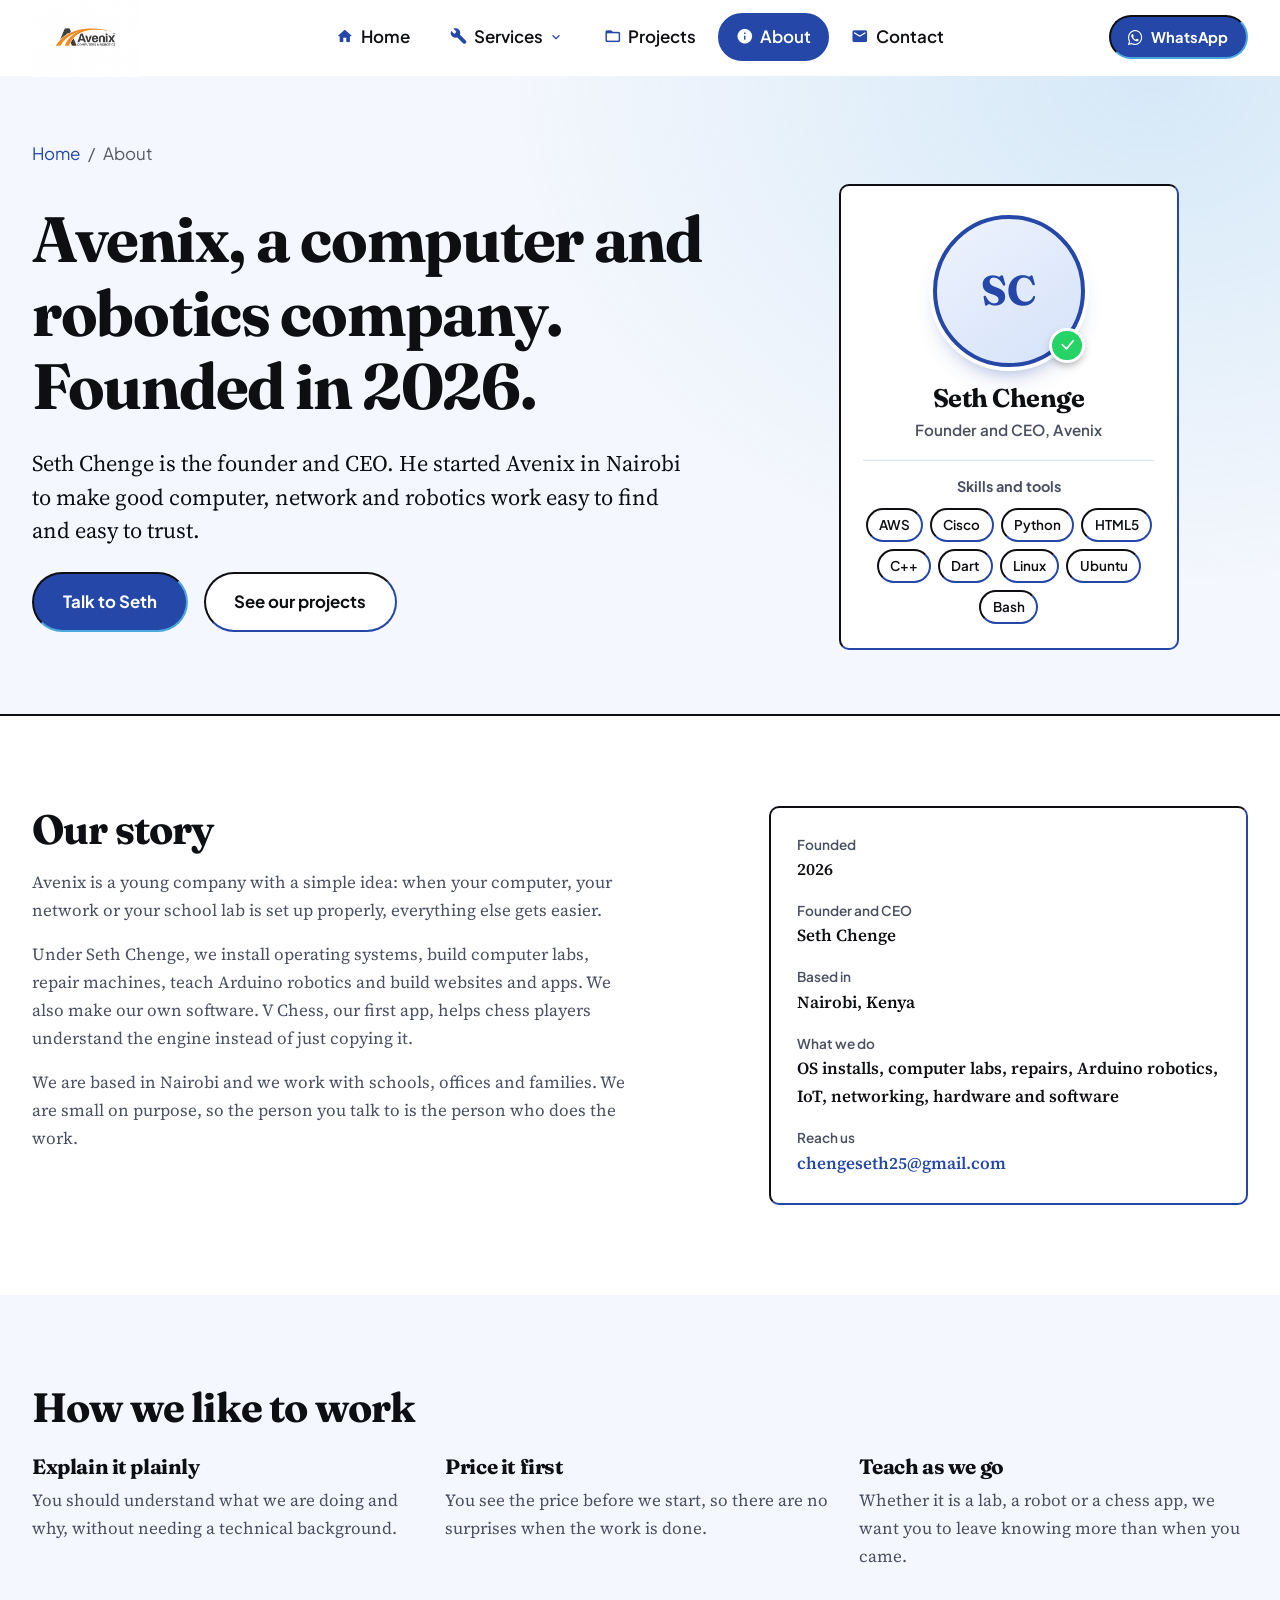
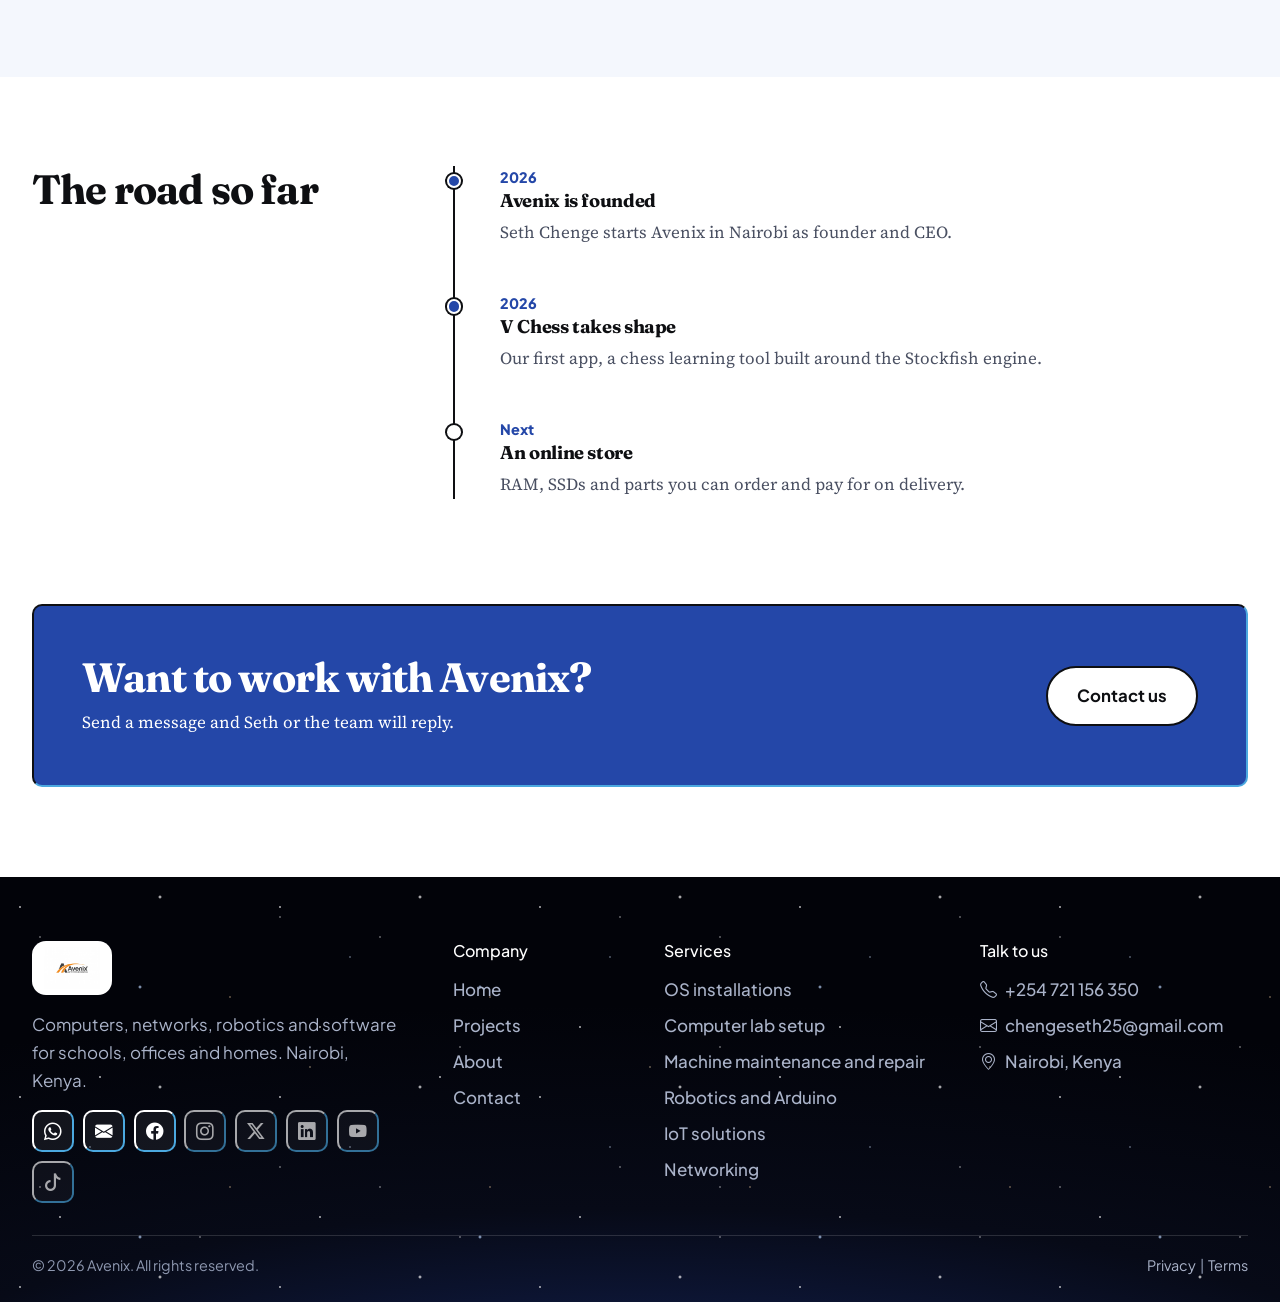
==== about.html @ 50996b7e "redesigned new page and files" ====
<!DOCTYPE html>
<html lang="en-KE"><head>
<meta charset="utf-8"><meta name="viewport" content="width=device-width, initial-scale=1, viewport-fit=cover">
<title>Seth Chenge, Founder & CEO of Avenix | About Avenix (Founded 2026)</title>
<meta name="description" content="Avenix was founded in 2026 by Seth Chenge, who is the CEO. Learn about Seth Chenge and the Nairobi team behind OS installs, computer labs, Arduino robotics, IoT and V Chess."><meta name="keywords" content="Seth Chenge, sethchenge, seth chenge, Seth Chenge Avenix, Seth Chenge CEO, Seth Chenge founder, Seth Chenge Kenya, Seth Chenge Nairobi, Seth Chenge V Chess, Avenix founder, Avenix CEO, Avenix founded 2026, about Avenix, who owns Avenix">
<meta name="author" content="Seth Chenge"><meta name="publisher" content="Avenix"><meta name="copyright" content="Avenix">
<meta name="robots" content="index, follow, max-image-preview:large, max-snippet:-1, max-video-preview:-1"><meta name="googlebot" content="index, follow">
<meta name="application-name" content="Avenix"><meta name="apple-mobile-web-app-title" content="Avenix"><meta name="apple-mobile-web-app-capable" content="yes">
<meta name="format-detection" content="telephone=yes"><meta name="referrer" content="strict-origin-when-cross-origin"><meta name="rating" content="general"><meta name="language" content="English"><meta name="revisit-after" content="7 days">
<meta name="theme-color" content="#2447A8"><meta name="msapplication-TileColor" content="#2447A8">
<meta name="geo.region" content="KE-110"><meta name="geo.placename" content="Nairobi"><meta name="geo.position" content="-1.286389;36.817223"><meta name="ICBM" content="-1.286389, 36.817223">
<link rel="canonical" href="https://avenix.co.ke/about.html"><link rel="alternate" hreflang="en-ke" href="https://avenix.co.ke/about.html"><link rel="alternate" hreflang="en" href="https://avenix.co.ke/about.html"><link rel="alternate" hreflang="x-default" href="https://avenix.co.ke/about.html">
<link rel="sitemap" type="application/xml" href="sitemap.xml">
<link rel="icon" href="favicon.ico" sizes="any"><link rel="icon" type="image/png" sizes="32x32" href="favicon-32x32.png"><link rel="icon" type="image/png" sizes="16x16" href="favicon-16x16.png"><link rel="apple-touch-icon" sizes="180x180" href="apple-touch-icon.png"><link rel="manifest" href="site.webmanifest">
<meta property="og:type" content="website"><meta property="og:site_name" content="Avenix"><meta property="og:locale" content="en_KE"><meta property="og:title" content="Seth Chenge, Founder & CEO of Avenix | About Avenix (Founded 2026)"><meta property="og:description" content="Avenix was founded in 2026 by Seth Chenge, who is the CEO. Learn about Seth Chenge and the Nairobi team behind OS installs, computer labs, Arduino robotics, IoT and V Chess."><meta property="og:url" content="https://avenix.co.ke/about.html">
<meta property="og:image" content="https://avenix.co.ke/assets/img/og-image.jpg"><meta property="og:image:width" content="1200"><meta property="og:image:height" content="630"><meta property="og:image:alt" content="Avenix: OS installation, computer labs, robotics and networking in Kenya">
<meta name="twitter:card" content="summary_large_image"><meta name="twitter:title" content="Seth Chenge, Founder & CEO of Avenix | About Avenix (Founded 2026)"><meta name="twitter:description" content="Avenix was founded in 2026 by Seth Chenge, who is the CEO. Learn about Seth Chenge and the Nairobi team behind OS installs, computer labs, Arduino robotics, IoT and V Chess."><meta name="twitter:image" content="https://avenix.co.ke/assets/img/og-image.jpg"><meta name="twitter:image:alt" content="Avenix: OS installation, computer labs, robotics and networking in Kenya">
<link rel="preconnect" href="https://fonts.googleapis.com"><link rel="preconnect" href="https://fonts.gstatic.com" crossorigin><link rel="preconnect" href="https://cdn.simpleicons.org" crossorigin><link rel="dns-prefetch" href="https://cdn.jsdelivr.net">
<link href="https://fonts.googleapis.com/css2?family=Plus+Jakarta+Sans:wght@400;500;600;700;800&display=swap" rel="stylesheet">
<link href="https://fonts.googleapis.com/icon?family=Material+Icons+Round" rel="stylesheet">
<link href="https://cdn.jsdelivr.net/npm/bootstrap@5.3.3/dist/css/bootstrap.min.css" rel="stylesheet">
<link href="https://cdn.jsdelivr.net/npm/bootstrap-icons@1.11.3/font/bootstrap-icons.min.css" rel="stylesheet">
<link href="https://fonts.googleapis.com/css2?family=Fraunces:opsz,wght@9..144,600;700;800&family=Source+Serif+4:wght@400;500;600&display=swap" rel="stylesheet">
<link href="styles.css" rel="stylesheet">
<script type="application/ld+json">{"@context": "https://schema.org", "@graph": [{"@type": "Organization", "@id": "https://avenix.co.ke/#org", "name": "Avenix", "url": "https://avenix.co.ke/", "logo": "https://avenix.co.ke/assets/img/logo.png", "email": "chengeseth25@gmail.com", "telephone": "+254721156350", "contactPoint": {"@type": "ContactPoint", "telephone": "+254721156350", "contactType": "customer service", "areaServed": "KE", "availableLanguage": ["en", "sw"]}, "sameAs": ["https://wa.me/254721156350"], "foundingDate": "2026", "founder": {"@id": "https://avenix.co.ke/about.html#seth"}, "employee": {"@id": "https://avenix.co.ke/about.html#seth"}}, {"@type": "Person", "@id": "https://avenix.co.ke/about.html#seth", "name": "Seth Chenge", "alternateName": ["Seth Chenge", "sethchenge", "seth chenge"], "givenName": "Seth", "familyName": "Chenge", "jobTitle": "Founder and CEO", "description": "Seth Chenge is the founder and CEO of Avenix, a technology company in Nairobi, Kenya, founded in 2026.", "url": "https://avenix.co.ke/about.html", "image": "https://avenix.co.ke/assets/img/seth-chenge.jpg", "email": "chengeseth25@gmail.com", "address": {"@type": "PostalAddress", "addressLocality": "Nairobi", "addressCountry": "KE"}, "nationality": {"@type": "Country", "name": "Kenya"}, "worksFor": {"@id": "https://avenix.co.ke/#org"}, "knowsAbout": ["Linux", "Ubuntu", "Bash", "Python", "C++", "Dart", "HTML5", "Cisco networking", "Amazon Web Services", "Arduino", "Computer networking"], "sameAs": ["https://wa.me/254721156350"]}, {"@type": "ProfilePage", "@id": "https://avenix.co.ke/about.html#page", "url": "https://avenix.co.ke/about.html", "name": "Seth Chenge, Founder and CEO of Avenix", "mainEntity": {"@id": "https://avenix.co.ke/about.html#seth"}, "isPartOf": {"@id": "https://avenix.co.ke/#site"}, "inLanguage": "en-KE"}, {"@type": "BreadcrumbList", "itemListElement": [{"@type": "ListItem", "position": 1, "name": "Home", "item": "https://avenix.co.ke/"}, {"@type": "ListItem", "position": 2, "name": "About", "item": "https://avenix.co.ke/about.html"}]}]}</script>
</head><body class="serif">
<a class="visually-hidden-focusable btn-main m-2" href="#main">Skip to content</a>
<header><nav class="navbar navbar-expand-lg fixed-top" id="mainNav" aria-label="Main navigation"><div class="container">
<a class="navbar-brand" href="index.html" aria-label="Avenix home"><img class="brand-logo" src="logo.jpg" alt="Avenix logo" height="48" onerror="this.onerror=null;this.src='data:image/svg+xml,%3Csvg xmlns=%22http://www.w3.org/2000/svg%22 viewBox=%220 0 48 48%22%3E%3Crect width=%2248%22 height=%2248%22 rx=%2211%22 fill=%22%232447A8%22/%3E%3Cpath d=%22M14 36 24 11l10 25h-5l-2-5.5h-6L19 36z%22 fill=%22%23fff%22/%3E%3Cpath d=%22M30 27c4 0 6 4 4 9-3-1-5-4-4-9z%22 fill=%22%23EC6608%22/%3E%3C/svg%3E'"><span class="visually-hidden">Avenix</span></a>
<div class="dnav d-none d-lg-flex"><ul class="navbar-nav "><li class="nav-item"><a class="nav-link" href="index.html"><span class="material-icons-round">home</span>Home</a></li><li class="nav-item has-sub"><a class="nav-link" href="services.html"><span class="material-icons-round">build</span>Services<span class="material-icons-round caret">expand_more</span></a><ul class="sub" aria-label="Services"><li><a href="services.html#os">OS installations</a></li><li><a href="services.html#lab">Computer lab setup</a></li><li><a href="services.html#maintenance">Machine maintenance and repair</a></li><li><a href="services.html#robotics">Robotics and Arduino</a></li><li><a href="services.html#iot">IoT solutions</a></li><li><a href="services.html#networking">Networking</a></li><li><a href="services.html#hardware">RAM and hardware supply</a></li><li><a href="services.html#web">Website and software development</a></li></ul></li><li class="nav-item"><a class="nav-link" href="projects.html"><span class="material-icons-round">folder_open</span>Projects</a></li><li class="nav-item"><a class="nav-link" href="about.html"><span class="material-icons-round">info</span>About</a></li><li class="nav-item"><a class="nav-link" href="contact.html"><span class="material-icons-round">mail</span>Contact</a></li></ul></div>
<div class="nav-end d-none d-lg-flex"><a class="btn-main btn-sm-x" href="https://wa.me/254721156350?text=Hello%20Avenix" target="_blank" rel="noopener"><i class="bi bi-whatsapp"></i>WhatsApp</a></div>
<button class="navbar-toggler d-lg-none" type="button" data-bs-toggle="offcanvas" data-bs-target="#navDrawer" aria-controls="navDrawer" aria-label="Open menu"><span class="material-icons-round">menu</span></button>
</div></nav></header>
<div class="offcanvas offcanvas-start drawer" tabindex="-1" id="navDrawer" aria-label="Site menu">
<div class="offcanvas-header"><a class="navbar-brand" href="index.html" aria-label="Avenix home"><img class="brand-logo" src="assets/img/logo.png" alt="Avenix logo" height="48" onerror="this.onerror=null;this.src='data:image/svg+xml,%3Csvg xmlns=%22http://www.w3.org/2000/svg%22 viewBox=%220 0 48 48%22%3E%3Crect width=%2248%22 height=%2248%22 rx=%2211%22 fill=%22%232447A8%22/%3E%3Cpath d=%22M14 36 24 11l10 25h-5l-2-5.5h-6L19 36z%22 fill=%22%23fff%22/%3E%3Cpath d=%22M30 27c4 0 6 4 4 9-3-1-5-4-4-9z%22 fill=%22%23EC6608%22/%3E%3C/svg%3E'"></a><button type="button" class="btn-close" data-bs-dismiss="offcanvas" aria-label="Close menu"></button></div>
<div class="offcanvas-body d-flex flex-column"><ul class="navbar-nav gap-1"><li class="nav-item"><a class="nav-link" href="index.html"><span class="material-icons-round">home</span>Home</a></li><li class="nav-item has-sub"><a class="nav-link" href="services.html"><span class="material-icons-round">build</span>Services<span class="material-icons-round caret">expand_more</span></a><ul class="sub" aria-label="Services"><li><a href="services.html#os">OS installations</a></li><li><a href="services.html#lab">Computer lab setup</a></li><li><a href="services.html#maintenance">Machine maintenance and repair</a></li><li><a href="services.html#robotics">Robotics and Arduino</a></li><li><a href="services.html#iot">IoT solutions</a></li><li><a href="services.html#networking">Networking</a></li><li><a href="services.html#hardware">RAM and hardware supply</a></li><li><a href="services.html#web">Website and software development</a></li></ul></li><li class="nav-item"><a class="nav-link" href="projects.html"><span class="material-icons-round">folder_open</span>Projects</a></li><li class="nav-item"><a class="nav-link" href="about.html"><span class="material-icons-round">info</span>About</a></li><li class="nav-item"><a class="nav-link" href="contact.html"><span class="material-icons-round">mail</span>Contact</a></li></ul>
<div class="mt-auto pt-4 d-grid gap-2"><a class="btn-main" href="https://wa.me/254721156350?text=Hello%20Avenix" target="_blank" rel="noopener"><i class="bi bi-whatsapp"></i>Chat on WhatsApp</a><a class="btn-line" href="mailto:chengeseth25@gmail.com"><i class="bi bi-envelope"></i>Email us</a></div></div></div>
<main id="main">
<section class="page-hero"><div class="container"><nav aria-label="breadcrumb"><ol class="breadcrumb"><li class="breadcrumb-item"><a href="index.html">Home</a></li><li class="breadcrumb-item active" aria-current="page">About</li></ol></nav>
<div class="row g-5 align-items-center"><div class="col-lg-7"><h1>Avenix, a computer and robotics company. Founded in 2026.</h1>
<p class="lede mt-4">Seth Chenge is the founder and CEO. He started Avenix in Nairobi to make good computer, network and robotics work easy to find and easy to trust.</p>
<div class="d-flex flex-wrap gap-3 mt-4"><a class="btn-main btn-big" href="contact.html">Talk to Seth</a><a class="btn-line btn-big" href="projects.html">See our projects</a></div></div>
<div class="col-lg-5"><aside class="profile bx" aria-label="Seth Chenge profile"><div class="avatar-wrap"><div class="avatar" data-initials="SC"><img src="assets/img/seth-chenge.jpg" alt="Seth Chenge, founder and CEO of Avenix" loading="lazy" onerror="this.remove()"></div><span class="verified" role="img" aria-label="Verified" tabindex="0" data-bs-toggle="tooltip" title="Verified"><i class="bi bi-check-lg"></i></span></div><h2>Seth Chenge</h2><p class="role">Founder and CEO, Avenix</p><h3 class="skills-h">Skills and tools</h3><div class="skills"><span><img src="https://cdn.jsdelivr.net/gh/devicons/devicon@v2.16.0/icons/amazonwebservices/amazonwebservices-original-wordmark.svg" alt="" loading="lazy" onerror="this.style.display='none'">AWS</span><span><img src="https://cdn.simpleicons.org/cisco" alt="" loading="lazy" onerror="this.style.display='none'">Cisco</span><span><img src="https://cdn.simpleicons.org/python" alt="" loading="lazy" onerror="this.style.display='none'">Python</span><span><img src="https://cdn.simpleicons.org/html5" alt="" loading="lazy" onerror="this.style.display='none'">HTML5</span><span><img src="https://cdn.simpleicons.org/cplusplus" alt="" loading="lazy" onerror="this.style.display='none'">C++</span><span><img src="https://cdn.simpleicons.org/dart" alt="" loading="lazy" onerror="this.style.display='none'">Dart</span><span><img src="https://cdn.simpleicons.org/linux" alt="" loading="lazy" onerror="this.style.display='none'">Linux</span><span><img src="https://cdn.simpleicons.org/ubuntu" alt="" loading="lazy" onerror="this.style.display='none'">Ubuntu</span><span><img src="https://cdn.simpleicons.org/gnubash" alt="" loading="lazy" onerror="this.style.display='none'">Bash</span></div></aside></div></div></div></section>

<section class="section" aria-labelledby="sty"><div class="container"><div class="row g-5"><div class="col-lg-7"><h2 id="sty">Our story</h2>
<p class="mt-3">Avenix is a young company with a simple idea: when your computer, your network or your school lab is set up properly, everything else gets easier.</p>
<p>Under Seth Chenge, we install operating systems, build computer labs, repair machines, teach Arduino robotics and build websites and apps. We also make our own software. V Chess, our first app, helps chess players understand the engine instead of just copying it.</p>
<p>We are based in Nairobi and we work with schools, offices and families. We are small on purpose, so the person you talk to is the person who does the work.</p></div>
<div class="col-lg-5"><aside class="facts bx" aria-label="Avenix at a glance"><dl><dt>Founded</dt><dd>2026</dd><dt>Founder and CEO</dt><dd>Seth Chenge</dd><dt>Based in</dt><dd>Nairobi, Kenya</dd><dt>What we do</dt><dd>OS installs, computer labs, repairs, Arduino robotics, IoT, networking, hardware and software</dd><dt>Reach us</dt><dd><a href="mailto:chengeseth25@gmail.com">chengeseth25@gmail.com</a></dd></dl></aside></div></div></div></section>

<section class="section section-soft" aria-labelledby="bel"><div class="container"><h2 id="bel" class="mb-4">How we like to work</h2><div class="row g-4">
<div class="col-md-4 belief"><h3>Explain it plainly</h3><p>You should understand what we are doing and why, without needing a technical background.</p></div>
<div class="col-md-4 belief"><h3>Price it first</h3><p>You see the price before we start, so there are no surprises when the work is done.</p></div>
<div class="col-md-4 belief"><h3>Teach as we go</h3><p>Whether it is a lab, a robot or a chess app, we want you to leave knowing more than when you came.</p></div></div></div></section>

<section class="section" aria-labelledby="tl"><div class="container"><div class="row g-5"><div class="col-lg-4"><h2 id="tl">The road so far</h2></div><div class="col-lg-8"><ol class="timeline">
<li><time>2026</time><h3>Avenix is founded</h3><p>Seth Chenge starts Avenix in Nairobi as founder and CEO.</p></li>
<li><time>2026</time><h3>V Chess takes shape</h3><p>Our first app, a chess learning tool built around the Stockfish engine.</p></li>
<li class="next"><time>Next</time><h3>An online store</h3><p>RAM, SSDs and parts you can order and pay for on delivery.</p></li></ol></div></div></div></section>
<section class="section pt-0"><div class="container"><div class="cta"><div class="row align-items-center g-4"><div class="col-lg-8"><h2>Want to work with Avenix?</h2><p class="mt-2 mb-0">Send a message and Seth or the team will reply.</p></div><div class="col-lg-4 text-lg-end"><a class="btn-main btn-big" href="contact.html">Contact us</a></div></div></div></div></section>
</main>
<footer class="site-footer"><span class="shoot" aria-hidden="true"></span><div class="container"><div class="row g-5">
<div class="col-lg-4"><a class="foot-logo" href="index.html" aria-label="Avenix home"><img class="brand-logo" src="logo.jpg" alt="Avenix logo" height="48" onerror="this.onerror=null;this.src='data:image/svg+xml,%3Csvg xmlns=%22http://www.w3.org/2000/svg%22 viewBox=%220 0 48 48%22%3E%3Crect width=%2248%22 height=%2248%22 rx=%2211%22 fill=%22%232447A8%22/%3E%3Cpath d=%22M14 36 24 11l10 25h-5l-2-5.5h-6L19 36z%22 fill=%22%23fff%22/%3E%3Cpath d=%22M30 27c4 0 6 4 4 9-3-1-5-4-4-9z%22 fill=%22%23EC6608%22/%3E%3C/svg%3E'"></a>
<p>Computers, networks, robotics and software for schools, offices and homes. Nairobi, Kenya.</p>
<div class="social" aria-label="Social links">
<a href="https://wa.me/254721156350" target="_blank" rel="noopener" aria-label="WhatsApp" data-bs-toggle="tooltip" title="Chat on WhatsApp"><i class="bi bi-whatsapp"></i></a>
<a href="mailto:chengeseth25@gmail.com" aria-label="Email" data-bs-toggle="tooltip" title="chengeseth25@gmail.com"><i class="bi bi-envelope-fill"></i></a>
<a href="#" target="_blank" rel="noopener" aria-label="Facebook" data-bs-toggle="tooltip" title="Facebook"><i class="bi bi-facebook"></i></a><!-- TODO: your Facebook profile URL in href -->
<a class="soon" href="#" aria-label="Instagram (coming soon)" data-bs-toggle="tooltip" title="Coming soon"><i class="bi bi-instagram"></i></a>
<a class="soon" href="#" aria-label="X (coming soon)" data-bs-toggle="tooltip" title="Coming soon"><i class="bi bi-twitter-x"></i></a>
<a class="soon" href="#" aria-label="LinkedIn (coming soon)" data-bs-toggle="tooltip" title="Coming soon"><i class="bi bi-linkedin"></i></a>
<a class="soon" href="#" aria-label="YouTube (coming soon)" data-bs-toggle="tooltip" title="Coming soon"><i class="bi bi-youtube"></i></a>
<a class="soon" href="#" aria-label="TikTok (coming soon)" data-bs-toggle="tooltip" title="Coming soon"><i class="bi bi-tiktok"></i></a></div></div>
<div class="col-6 col-lg-2"><h5>Company</h5><ul><li><a href="index.html">Home</a></li><li><a href="projects.html">Projects</a></li><li><a href="about.html">About</a></li><li><a href="contact.html">Contact</a></li></ul></div>
<div class="col-6 col-lg-3"><h5>Services</h5><ul><li><a href="services.html#os">OS installations</a></li><li><a href="services.html#lab">Computer lab setup</a></li><li><a href="services.html#maintenance">Machine maintenance and repair</a></li><li><a href="services.html#robotics">Robotics and Arduino</a></li><li><a href="services.html#iot">IoT solutions</a></li><li><a href="services.html#networking">Networking</a></li></ul></div>
<div class="col-lg-3"><h5>Talk to us</h5><ul><li><a href="tel:+254721156350"><i class="bi bi-telephone me-2"></i>+254 721 156 350</a></li><li><a href="mailto:chengeseth25@gmail.com"><i class="bi bi-envelope me-2"></i>chengeseth25@gmail.com</a></li><li><span class="text-secondary"><i class="bi bi-geo-alt me-2"></i>Nairobi, Kenya</span></li></ul></div>
</div><div class="foot-bottom d-flex flex-wrap justify-content-between gap-2"><span>&copy; <span class="js-year">2026</span> Avenix. All rights reserved.</span><span><a href="#">Privacy</a> &nbsp;|&nbsp; <a href="#">Terms</a></span></div></div></footer>
<button id="toTop" aria-label="Back to top"><span class="material-icons-round">keyboard_arrow_up</span></button>

<script src="https://cdn.jsdelivr.net/npm/bootstrap@5.3.3/dist/js/bootstrap.bundle.min.js"></script>
<script src="https://cdnjs.cloudflare.com/ajax/libs/gsap/3.12.5/gsap.min.js"></script>
<script src="https://cdnjs.cloudflare.com/ajax/libs/gsap/3.12.5/ScrollTrigger.min.js"></script>
<script src="main.js"></script></body></html>
---- styles.css ----
/* Avenix styles.css v5 (whole site) – blue-led, white surfaces, deep-black text, night-sky footer, serif pages, neumorphic contact */
:root{--blue:#2447A8;--sky:#4BA8DF;--ink:#0E0F12;--orange:#EC6608;--muted:#4a5062;--soft:#F4F7FD;--line:#DCE3F1;--r:10px;--nav-h:76px;
--bd:var(--ink) var(--blue) var(--blue) var(--ink);--bd2:var(--blue) var(--ink) var(--ink) var(--blue)}
html{scroll-behavior:smooth;font-size:16px;scroll-padding-top:92px;overflow-x:hidden;overscroll-behavior-x:none;max-width:100%}
body{font-family:'Plus Jakarta Sans',system-ui,sans-serif;color:var(--ink);background:#fff;line-height:1.65;padding-top:var(--nav-h);overflow-x:hidden;overscroll-behavior-x:none;touch-action:pan-y pinch-zoom;max-width:100%;position:relative}
main,section,footer,header{max-width:100%;overflow-x:clip}
img{max-width:100%}
h1,h2,h3,h4{font-weight:800;letter-spacing:-.025em;line-height:1.15;color:var(--ink)}
h1{font-size:clamp(2.2rem,5vw,4.1rem)}h2{font-size:clamp(1.7rem,3.2vw,2.6rem)}h3{font-size:1.15rem;letter-spacing:-.01em}
p{color:var(--muted);max-width:66ch}a{color:var(--blue);text-decoration:none}
:focus-visible{outline:3px solid var(--sky);outline-offset:3px;border-radius:6px}
.container{max-width:1240px}.section{padding:clamp(3.5rem,7vw,6rem) 0}.section-soft{background:var(--soft)}
.material-icons-round{font-size:1.2rem;vertical-align:middle;line-height:1}

/* Two-tone border: black on two sides, blue on the other two; swaps on hover and on scroll-in */
.bx{border:2px solid;border-color:var(--bd2);border-radius:var(--r);background:#fff;transition:border-color .7s ease,transform .3s,box-shadow .3s}
.bx.in{border-color:var(--bd)}
.bx:hover{border-color:var(--bd2);box-shadow:0 16px 30px -20px rgba(36,71,168,.5)}

/* Navbar (logo only, links centred on large screens) */
#mainNav{height:var(--nav-h);background:rgba(255,255,255,.94);backdrop-filter:blur(12px);border-bottom:2px solid transparent;transition:border-color .3s;padding:0}
#mainNav.scrolled{border-bottom-color:var(--blue)}
#mainNav>.container{display:flex;align-items:center;height:100%}
.navbar-brand{display:flex;align-items:center;flex:1 1 0;margin:0}
.brand-logo{height:5rem;width:auto;max-width:400px;object-fit:contain}
.nav-end{flex:1 1 0;justify-content:flex-end}
.navbar-toggler{border:2px solid var(--ink);border-radius:999px;padding:.35rem .6rem;color:var(--ink);background:#fff}
.navbar-toggler:focus{box-shadow:0 0 0 3px rgba(75,168,223,.45)}
.nav-link{display:flex;align-items:center;gap:.4rem;font-weight:600;color:var(--ink)!important;padding:.5rem 1rem!important;border-radius:999px;border:2px solid transparent;transition:border-color .5s,background .3s,color .2s}
.nav-link .material-icons-round{font-size:1.1rem;color:var(--blue);transition:color .2s}
.nav-link:hover{border-color:var(--ink) var(--blue) var(--blue) var(--ink);color:var(--blue)!important}
.nav-link.active{background:var(--blue);color:#fff!important;border-color:var(--blue)}.nav-link.active .material-icons-round{color:#fff}
.caret{font-size:1rem!important;margin-left:-.1rem}
.has-sub{position:relative}
.sub{list-style:none;margin:0;padding:.4rem;background:#fff}
.sub a{display:block;padding:.5rem .9rem;color:var(--ink);font-weight:500;border-radius:999px;font-size:.95rem}.sub a:hover{background:var(--soft);color:var(--blue)}
@media (min-width:992px){
 .dnav .navbar-nav{flex-direction:row;gap:.25rem}
 .dnav .sub{position:absolute;top:100%;left:50%;transform:translateX(-50%);min-width:280px;display:none;border:2px solid;border-color:var(--bd);border-radius:16px;box-shadow:0 20px 40px -22px rgba(14,15,18,.5)}
 .dnav .has-sub:hover .sub,.dnav .has-sub:focus-within .sub{display:block}
 .dnav .has-sub::after{content:"";position:absolute;left:0;right:0;top:100%;height:12px}
}
/* Sidebar drawer (small screens). Lives outside the nav so nothing traps it. */
.drawer{width:300px;max-width:86vw}
.drawer .offcanvas-header{border-bottom:2px solid var(--ink)}
.drawer .nav-link{padding:.75rem 1rem!important;border-color:var(--line)}
.drawer .caret{margin-left:auto;transition:transform .3s}.drawer .has-sub.open .caret{transform:rotate(180deg)}.drawer .has-sub>.nav-link{cursor:pointer}
.drawer .sub{display:none;padding:.3rem 0 .4rem 1.2rem}.drawer .has-sub.open .sub{display:block}
.drawer .sub a{padding:.4rem .9rem}

/* Buttons (pill) */
.btn-main,.btn-line{display:inline-flex;align-items:center;justify-content:center;gap:.5rem;font-weight:700;padding:.7rem 1.5rem;border-radius:999px;border:2px solid;cursor:pointer;transition:border-color .5s,background .3s,transform .2s}
.btn-main{background:var(--blue);color:#fff;border-color:var(--ink) var(--sky) var(--sky) var(--ink)}
.btn-main:hover{color:#fff;border-color:var(--sky) var(--ink) var(--ink) var(--sky);transform:translateY(-2px)}
.btn-line{background:#fff;color:var(--ink);border-color:var(--bd)}.btn-line:hover{border-color:var(--bd2);color:var(--blue);transform:translateY(-2px)}
.btn-big{padding:.9rem 1.8rem;font-size:1.05rem}.btn-sm-x{padding:.5rem 1.1rem;font-size:.92rem}

/* Hero */
.hero{padding:clamp(2.5rem,5vw,5rem) 0 clamp(3rem,6vw,5rem);min-height:calc(100vh - var(--nav-h));display:flex;align-items:center;background:radial-gradient(60% 60% at 85% 20%,rgba(75,168,223,.16),transparent),#fff;overflow:hidden}
.hero p.lead{font-size:1.15rem}
.hero-art{position:relative;aspect-ratio:1;max-width:520px;margin-inline:auto}.hero-art svg{width:100%;height:100%;overflow:visible}
.chip{position:absolute;display:flex;align-items:center;gap:.5rem;padding:.5rem .8rem;font-weight:700;font-size:.9rem}
.chip img{width:24px;height:24px}
.c1{top:6%;left:0}.c2{top:34%;right:0}.c3{bottom:26%;left:0}.c4{bottom:6%;right:8%}

/* Tools carousel: plain themed background, 3D icon tiles moving, no borders */
.tools{background:linear-gradient(180deg,#EEF3FD,#E2EBFA);padding:clamp(3rem,6vw,5rem) 0;overflow:hidden}
.marq{overflow:hidden;padding:1.6rem 0;-webkit-mask-image:linear-gradient(90deg,transparent,#000 9%,#000 91%,transparent);mask-image:linear-gradient(90deg,transparent,#000 9%,#000 91%,transparent)}
.marq-track{display:flex;width:max-content;animation:marq 42s linear infinite}
.marq.rev .marq-track{animation-direction:reverse;animation-duration:50s}
.marq:hover .marq-track{animation-play-state:paused}
.tile-wrap{flex:0 0 auto;margin-right:2.6rem;text-align:center;perspective:600px}
.tile{width:5.4rem;height:5.4rem;border-radius:1.4rem;display:grid;place-items:center;margin:0 auto;background:linear-gradient(145deg,#fff 0%,#E9EFFC 100%);
 box-shadow:inset 0 2px 0 #fff,inset 0 -7px 0 rgba(36,71,168,.14),0 5px 0 #BFCDEA,0 22px 26px -12px rgba(36,71,168,.55);
 transform:rotateX(12deg) rotateY(-14deg);animation:bob 4.5s ease-in-out infinite;transition:transform .4s}
.tile-wrap:nth-child(3n) .tile{animation-delay:-1.5s}.tile-wrap:nth-child(3n+1) .tile{animation-delay:-3s}
.tile img{width:2.9rem;height:2.9rem;filter:drop-shadow(0 7px 5px rgba(14,15,18,.3));transform:translateZ(30px)}
.tile-wrap:hover .tile{animation:none;transform:rotateX(0) rotateY(0) translateY(-10px) scale(1.07)}
.tile-wrap small{display:block;margin-top:1rem;font-weight:700;font-size:.82rem;color:var(--ink)}
@keyframes bob{50%{transform:rotateX(12deg) rotateY(-14deg) translateY(-9px)}}
@keyframes marq{to{transform:translateX(-50%)}}

/* Cards */
.sec-head{max-width:640px;margin-bottom:2.5rem}
.card-x{height:100%;padding:1.5rem;display:flex;flex-direction:column}.card-x:hover{transform:translateY(-4px)}
.card-x .lgs{display:flex;gap:.5rem;margin-bottom:1rem}.lgs img{width:30px;height:30px}
.card-x p{font-size:.95rem;margin-bottom:.8rem}
.card-x .more{margin-top:auto;font-weight:700;display:inline-flex;gap:.3rem;align-items:center}

/* Gallery carousel: no border, themed backdrop */
.gal{background:linear-gradient(135deg,#2447A8,#16296B);padding:clamp(.6rem,1.6vw,1.2rem);border-radius:16px}
.gal .slide{position:relative;aspect-ratio:16/8;background:repeating-linear-gradient(135deg,#eef3fc 0 14px,#e4ecfa 14px 28px);display:grid;place-items:center;overflow:hidden;border-radius:10px}
.gal .slide::before{content:attr(data-label);position:absolute;font-weight:700;color:var(--blue);opacity:.5}
.gal .slide img{position:absolute;inset:0;width:100%;height:100%;object-fit:cover}
.gal .cap{position:absolute;left:0;right:0;bottom:0;padding:1.4rem 1.2rem .9rem;color:#fff;background:linear-gradient(transparent,rgba(14,15,18,.85));font-weight:600}
.gal .carousel-control-prev,.gal .carousel-control-next{width:12%}
.carousel-indicators [data-bs-target]{background:#fff;width:10px;height:10px;border-radius:50%;border:0}
.carousel-indicators{margin-bottom:.6rem}
@media (max-width:767.98px){.gal .slide{aspect-ratio:4/3}}

/* V Chess project */
.app-shot{max-width:360px;margin:0 auto}
.app-shot img{display:block;width:100%;height:auto}
.app-shot:not(.has){aspect-ratio:9/19.5;display:grid;place-items:center;border:2px dashed var(--line);border-radius:var(--r);color:var(--muted);font-weight:600;text-align:center;padding:1rem}
.app-shot:not(.has)::before{content:attr(data-label)}
.tag{display:inline-block;font-size:.82rem;font-weight:600;padding:.2rem .75rem;border:2px solid;border-color:var(--bd);border-radius:999px;margin:0 .35rem .35rem 0;color:var(--ink)}
.modal-content.bx{padding:.4rem}.modal-header{border:0}.modal-body .form-control{border:2px solid var(--ink);border-radius:999px;padding:.7rem 1.1rem}
#payMsg{min-height:1.5rem}#payMsg.err{color:#b3261e}#payMsg.ok{color:#1b6b3a}

/* Steps */
.steps{list-style:none;counter-reset:s;padding:0;margin:1rem 0}
.steps li{counter-increment:s;position:relative;padding:.1rem 0 .9rem 2.6rem;color:var(--muted)}
.steps li::before{content:counter(s);position:absolute;left:0;top:0;width:1.8rem;height:1.8rem;border-radius:50%;background:var(--blue);color:#fff;font-weight:700;display:grid;place-items:center;font-size:.9rem}
.steps li b{color:var(--ink)}

/* Services page */
.page-hero{padding:clamp(2.5rem,5vw,4.5rem) 0;background:radial-gradient(50% 80% at 90% 0,rgba(75,168,223,.18),transparent),var(--soft);border-bottom:2px solid var(--ink)}
.cur{display:inline-flex;border:2px solid;border-color:var(--bd);border-radius:999px;padding:3px;background:#fff}
.cur button{border:0;background:transparent;font-weight:700;padding:.35rem 1.1rem;border-radius:999px;color:var(--ink);transition:background .3s,color .3s}
.cur button[aria-pressed="true"]{background:var(--blue);color:#fff}
.svc:nth-of-type(even){background:var(--soft)}
.shot{margin:0;overflow:hidden;position:relative;aspect-ratio:4/3;background:repeating-linear-gradient(135deg,#eef3fc 0 14px,#e4ecfa 14px 28px);display:grid;place-items:center;padding:0}
.shot::before{content:attr(data-label);font-weight:700;color:var(--blue);opacity:.55;position:absolute}
.shot img{position:absolute;inset:0;width:100%;height:100%;object-fit:cover}
.logos{display:flex;flex-wrap:wrap;gap:.6rem;margin:.4rem 0 1.2rem}
.logos span{display:inline-flex;align-items:center;gap:.4rem;font-size:.85rem;font-weight:600;color:var(--ink);padding:.25rem .7rem;border:2px solid;border-color:var(--bd);border-radius:999px;background:#fff}
.logos img{width:20px;height:20px}
.buy{display:flex;flex-wrap:wrap;align-items:center;gap:1rem}
.price-tag{font-weight:600;color:var(--muted)}.price-tag b{font-size:1.5rem;color:var(--ink);letter-spacing:-.02em;margin-left:.3rem}
.price-tag .pill-o{display:inline-block;width:8px;height:8px;border-radius:50%;background:var(--orange);margin-right:.4rem}

/* CTA, accordion */
.cta{background:var(--blue);color:#fff;padding:clamp(1.8rem,4vw,3rem);border-radius:var(--r);border:2px solid;border-color:var(--ink) var(--sky) var(--sky) var(--ink)}
.cta h2,.cta p{color:#fff}.cta .btn-main{background:#fff;color:var(--ink);border-color:var(--ink)}
.accordion-item{border:2px solid;border-color:var(--bd);border-radius:var(--r)!important;margin-bottom:.8rem;overflow:hidden}
.accordion-button{font-weight:700;color:var(--ink)}.accordion-button:not(.collapsed){background:var(--soft);color:var(--blue);box-shadow:none}

/* Footer: night sky with stars */
.site-footer{position:relative;isolation:isolate;overflow:hidden;color:#aab3c9;padding:4rem 0 1.5rem;background:radial-gradient(120% 100% at 50% 130%,#14245a 0%,#070a17 52%,#020309 100%)}
.site-footer::before,.site-footer::after{content:"";position:absolute;inset:0;z-index:-1;pointer-events:none}
.site-footer::before{background-image:radial-gradient(1.5px 1.5px at 20px 30px,#fff,transparent),radial-gradient(1px 1px at 90px 80px,#cfe3ff,transparent),radial-gradient(2px 2px at 160px 20px,#fff,transparent),radial-gradient(1px 1px at 230px 120px,#ffd9a8,transparent),radial-gradient(1.5px 1.5px at 60px 150px,#fff,transparent),radial-gradient(1px 1px at 200px 170px,#fff,transparent);background-size:260px 190px;animation:twinkle 5s ease-in-out infinite alternate}
.site-footer::after{background-image:radial-gradient(1px 1px at 40px 60px,#fff,transparent),radial-gradient(2px 2px at 140px 110px,#bcd7ff,transparent),radial-gradient(1px 1px at 280px 40px,#fff,transparent),radial-gradient(1.5px 1.5px at 100px 200px,#fff,transparent),radial-gradient(1px 1px at 310px 190px,#ffe2b8,transparent);background-size:340px 250px;animation:twinkle 7s ease-in-out -2s infinite alternate}
@keyframes twinkle{from{opacity:.35}to{opacity:1}}
.shoot{position:absolute;z-index:-1;top:14%;left:72%;width:120px;height:2px;background:linear-gradient(90deg,#fff,transparent);opacity:0;transform:rotate(-35deg);animation:shoot 11s linear infinite}
@keyframes shoot{0%{opacity:0;transform:translate(0,0) rotate(-35deg)}3%{opacity:1}13%{opacity:0;transform:translate(-320px,224px) rotate(-35deg)}100%{opacity:0}}
.foot-logo{display:inline-flex;background:#fff;border-radius:14px;padding:6px 12px;margin-bottom:1rem}.foot-logo .brand-logo{height:2.6rem}
.site-footer h5{font-size:1rem;margin-bottom:1rem;color:#fff}.site-footer p{color:#aab3c9}
.site-footer ul{list-style:none;padding:0;margin:0}.site-footer li{margin-bottom:.5rem}
.site-footer li a,.site-footer .text-secondary{color:#aab3c9!important;font-weight:500}.site-footer li a:hover{color:#fff!important}
.social{display:flex;flex-wrap:wrap;gap:.55rem}
.social a{width:42px;height:42px;display:grid;place-items:center;background:rgba(255,255,255,.06);color:#fff;font-size:1.1rem;border:2px solid;border-color:#fff var(--sky) var(--sky) #fff;border-radius:var(--r);transition:border-color .5s,background .3s,color .3s}
.social a:hover{border-color:var(--sky) #fff #fff var(--sky);background:var(--blue);color:#fff}
.social a.soon{opacity:.65;cursor:not-allowed}
.foot-bottom{border-top:1px solid rgba(255,255,255,.14);margin-top:2rem;padding-top:1.1rem;font-size:.9rem;color:#8e98b0}.foot-bottom a{color:#aab3c9}
#toTop{position:fixed;right:18px;bottom:18px;width:44px;height:44px;border-radius:50%;border:2px solid var(--ink);background:var(--blue);color:#fff;display:grid;place-items:center;opacity:0;visibility:hidden;transition:.3s;z-index:1030}
#toTop.show{opacity:1;visibility:visible}

/* Devices */
@media (max-width:991.98px){.hero{min-height:auto}}
@media (max-width:575.98px){.chip{font-size:.78rem;padding:.35rem .55rem}.hero-art{max-width:360px}.brand-logo{height:2.7rem}}
@media (min-width:1600px){html{font-size:17.5px}.container{max-width:1480px}}
@media (min-width:1920px){html{font-size:19px}.container{max-width:1720px}:root{--nav-h:88px}}
@media (min-width:2560px){html{font-size:25px}.container{max-width:2200px}:root{--nav-h:104px}}
@media (hover:none){.card-x:hover{transform:none}}
@media (prefers-reduced-motion:reduce){*{animation:none!important;transition:none!important;scroll-behavior:auto!important}}

/* ===== Serif pages (projects, about) ===== */
body.serif{font-family:'Source Serif 4',Georgia,serif;font-size:1.06rem}
.serif h1,.serif h2,.serif h3,.serif h4{font-family:'Fraunces',Georgia,serif;font-weight:700;letter-spacing:-.02em}
.serif .navbar,.serif .drawer,.serif .site-footer,.serif .btn-main,.serif .btn-line,.serif .tag,.serif .status,.serif .filters,.serif .breadcrumb{font-family:'Plus Jakarta Sans',system-ui,sans-serif}
.lede{font-size:clamp(1.15rem,2vw,1.4rem);color:var(--ink);line-height:1.5;max-width:60ch}

/* Projects */
.filters{display:flex;flex-wrap:wrap;gap:.5rem;margin-top:1.6rem}
.filters button{border:2px solid;border-color:var(--bd);border-radius:999px;background:#fff;color:var(--ink);font-weight:700;padding:.4rem 1.1rem;transition:border-color .5s,background .3s,color .3s}
.filters button:hover{border-color:var(--bd2)}
.filters button[aria-pressed="true"]{background:var(--blue);color:#fff}
.proj{display:flex;flex-direction:column;height:100%;padding:0;overflow:hidden}
.proj .thumb{margin:0;position:relative;aspect-ratio:16/10;background:repeating-linear-gradient(135deg,#eef3fc 0 14px,#e4ecfa 14px 28px);display:grid;place-items:center;border-bottom:2px solid var(--ink)}
.proj .thumb::before{content:attr(data-label);position:absolute;font-family:'Plus Jakarta Sans',sans-serif;font-weight:700;color:var(--blue);opacity:.55}
.proj .thumb img{position:absolute;inset:0;width:100%;height:100%;object-fit:cover}
.proj .pbody{padding:1.5rem;display:flex;flex-direction:column;flex:1}
.proj h3{font-size:1.4rem;margin:.9rem 0 .5rem}
.proj p{font-size:1rem}
.status{display:inline-flex;align-items:center;gap:.4rem;font-weight:700;font-size:.82rem;padding:.25rem .8rem;border-radius:999px;border:2px solid;align-self:flex-start}
.status.done{background:var(--blue);border-color:var(--blue);color:#fff}
.status.prog{border-color:var(--orange);color:var(--ink);background:#fff}
.status.plan{border-color:var(--ink);color:var(--ink);background:#fff}
.ticks{list-style:none;padding:0;margin:.4rem 0 1rem}
.ticks li{display:flex;gap:.6rem;align-items:flex-start;margin-bottom:.35rem;font-size:.97rem;color:var(--muted)}
.ticks li.ok{color:var(--ink)}.ticks .bi-check-circle-fill{color:var(--blue)}.ticks .bi-circle{color:#9aa3b8}
.proj .btn-line,.proj .btn-main{margin-top:auto;align-self:flex-start}

/* About */
.profile{max-width:340px;margin-inline:auto;padding:1.8rem 1.4rem 1.5rem;text-align:center}
.avatar-wrap{position:relative;width:9.5rem;height:9.5rem;margin:0 auto 1.1rem}
.avatar{position:relative;width:100%;height:100%;border-radius:50%;border:4px solid var(--blue);box-shadow:0 0 0 4px #fff,0 14px 26px -14px rgba(36,71,168,.7);overflow:hidden;background:linear-gradient(145deg,#EEF3FD,#D5E2FA);display:grid;place-items:center}
.avatar::before{content:attr(data-initials);font-family:'Fraunces',Georgia,serif;font-weight:700;font-size:2.6rem;color:var(--blue)}
.avatar img{position:absolute;inset:0;width:100%;height:100%;object-fit:cover;border-radius:50%}
.verified{position:absolute;right:0;bottom:.25rem;width:2.2rem;height:2.2rem;border-radius:50%;background:#25D366;color:#fff;display:grid;place-items:center;border:3px solid #fff;font-size:1.15rem;box-shadow:0 4px 10px -3px rgba(0,0,0,.4)}
.profile h2{font-size:1.6rem;margin:0}
.profile .role{font-family:'Plus Jakarta Sans',system-ui,sans-serif;color:var(--muted);font-weight:600;font-size:.95rem;margin:.2rem auto 1.1rem}
.profile .skills-h{font-family:'Plus Jakarta Sans',system-ui,sans-serif;font-size:.9rem;letter-spacing:0;color:var(--muted);font-weight:700;margin:0 0 .8rem;padding-top:1.1rem;border-top:1px solid var(--line)}
.skills{display:flex;flex-wrap:wrap;gap:.45rem;justify-content:center;font-family:'Plus Jakarta Sans',system-ui,sans-serif}
.skills span{display:inline-flex;align-items:center;gap:.4rem;font-size:.84rem;font-weight:600;color:var(--ink);padding:.25rem .7rem;border:2px solid;border-color:var(--bd);border-radius:999px;background:#fff}
.skills img{height:18px;width:auto;max-width:36px}
.facts{padding:1.6rem}.facts dl{margin:0}.facts dt{font-family:'Plus Jakarta Sans',sans-serif;font-size:.85rem;color:var(--muted);font-weight:600}
.facts dd{margin:0 0 1rem;font-weight:600;color:var(--ink)}.facts dd:last-child{margin:0}
.belief h3{font-size:1.3rem;margin-bottom:.5rem}
.timeline{list-style:none;margin:0;padding:0 0 0 1.6rem;border-left:2px solid var(--ink)}
.timeline li{position:relative;padding:0 0 1.8rem 1.2rem}.timeline li:last-child{padding-bottom:0}
.timeline li::before{content:"";position:absolute;left:-2.15rem;top:.45rem;width:.9rem;height:.9rem;border-radius:50%;background:var(--blue);border:2px solid #fff;box-shadow:0 0 0 2px var(--ink)}
.timeline li.next::before{background:#fff}
.timeline time{font-family:'Plus Jakarta Sans',sans-serif;font-weight:800;color:var(--blue);display:block;font-size:.9rem}

/* ===== Contact: neumorphic (soft UI) ===== */
body.neo{background:#E6EBF3}
.neo .page-hero{background:transparent;border:0;padding-bottom:1rem}
.neo .section{padding-top:2rem}
.neo-card{display:block;background:#E6EBF3;border-radius:22px;padding:clamp(1.3rem,3vw,2.1rem);box-shadow:10px 10px 22px #C3CAD8,-10px -10px 22px #fff;color:var(--ink);transition:box-shadow .35s,transform .35s}
a.neo-card:hover{box-shadow:inset 6px 6px 12px #C3CAD8,inset -6px -6px 12px #fff;transform:none;color:var(--ink)}
.neo-ic{width:56px;height:56px;border-radius:50%;display:grid;place-items:center;background:#E6EBF3;box-shadow:inset 5px 5px 10px #C3CAD8,inset -5px -5px 10px #fff;color:var(--blue);font-size:1.4rem;margin-bottom:1rem}
.neo-card h3{margin-bottom:.2rem}.neo-card p{margin:0;font-size:.95rem;word-break:break-word}
.neo-card b{font-weight:700;color:var(--ink)}
.neo label{font-weight:600;font-size:.92rem;margin:0 0 .4rem .4rem;color:var(--ink)}
.neo-field{display:block;width:100%;background:#E6EBF3;border:0;border-radius:16px;padding:.9rem 1.1rem;color:var(--ink);font:inherit;box-shadow:inset 6px 6px 12px #C3CAD8,inset -6px -6px 12px #fff;transition:box-shadow .3s}
.neo-field::placeholder{color:#6a7388}
.neo-field:focus{outline:0;box-shadow:inset 6px 6px 12px #C3CAD8,inset -6px -6px 12px #fff,0 0 0 3px rgba(75,168,223,.6)}
textarea.neo-field{min-height:150px;resize:vertical}
.neo-btn{display:inline-flex;align-items:center;justify-content:center;gap:.5rem;border:0;border-radius:999px;padding:.9rem 1.7rem;font-weight:700;font-family:inherit;background:#E6EBF3;color:var(--blue);cursor:pointer;box-shadow:7px 7px 14px #C3CAD8,-7px -7px 14px #fff;transition:box-shadow .25s,color .25s}
.neo-btn:hover{color:var(--ink)}.neo-btn:active{box-shadow:inset 5px 5px 10px #C3CAD8,inset -5px -5px 10px #fff}
.neo-btn.primary{background:var(--blue);color:#fff;box-shadow:7px 7px 14px #B3BBCB,-7px -7px 14px #fff}
.neo-btn.primary:hover{color:#fff;background:#1d3c8f}.neo-btn.primary:active{box-shadow:inset 4px 4px 8px #17307a,inset -3px -3px 6px #3a62c9}
#formMsg{min-height:1.5rem;font-weight:600;color:var(--blue)}
.neo .breadcrumb a{color:var(--blue)}
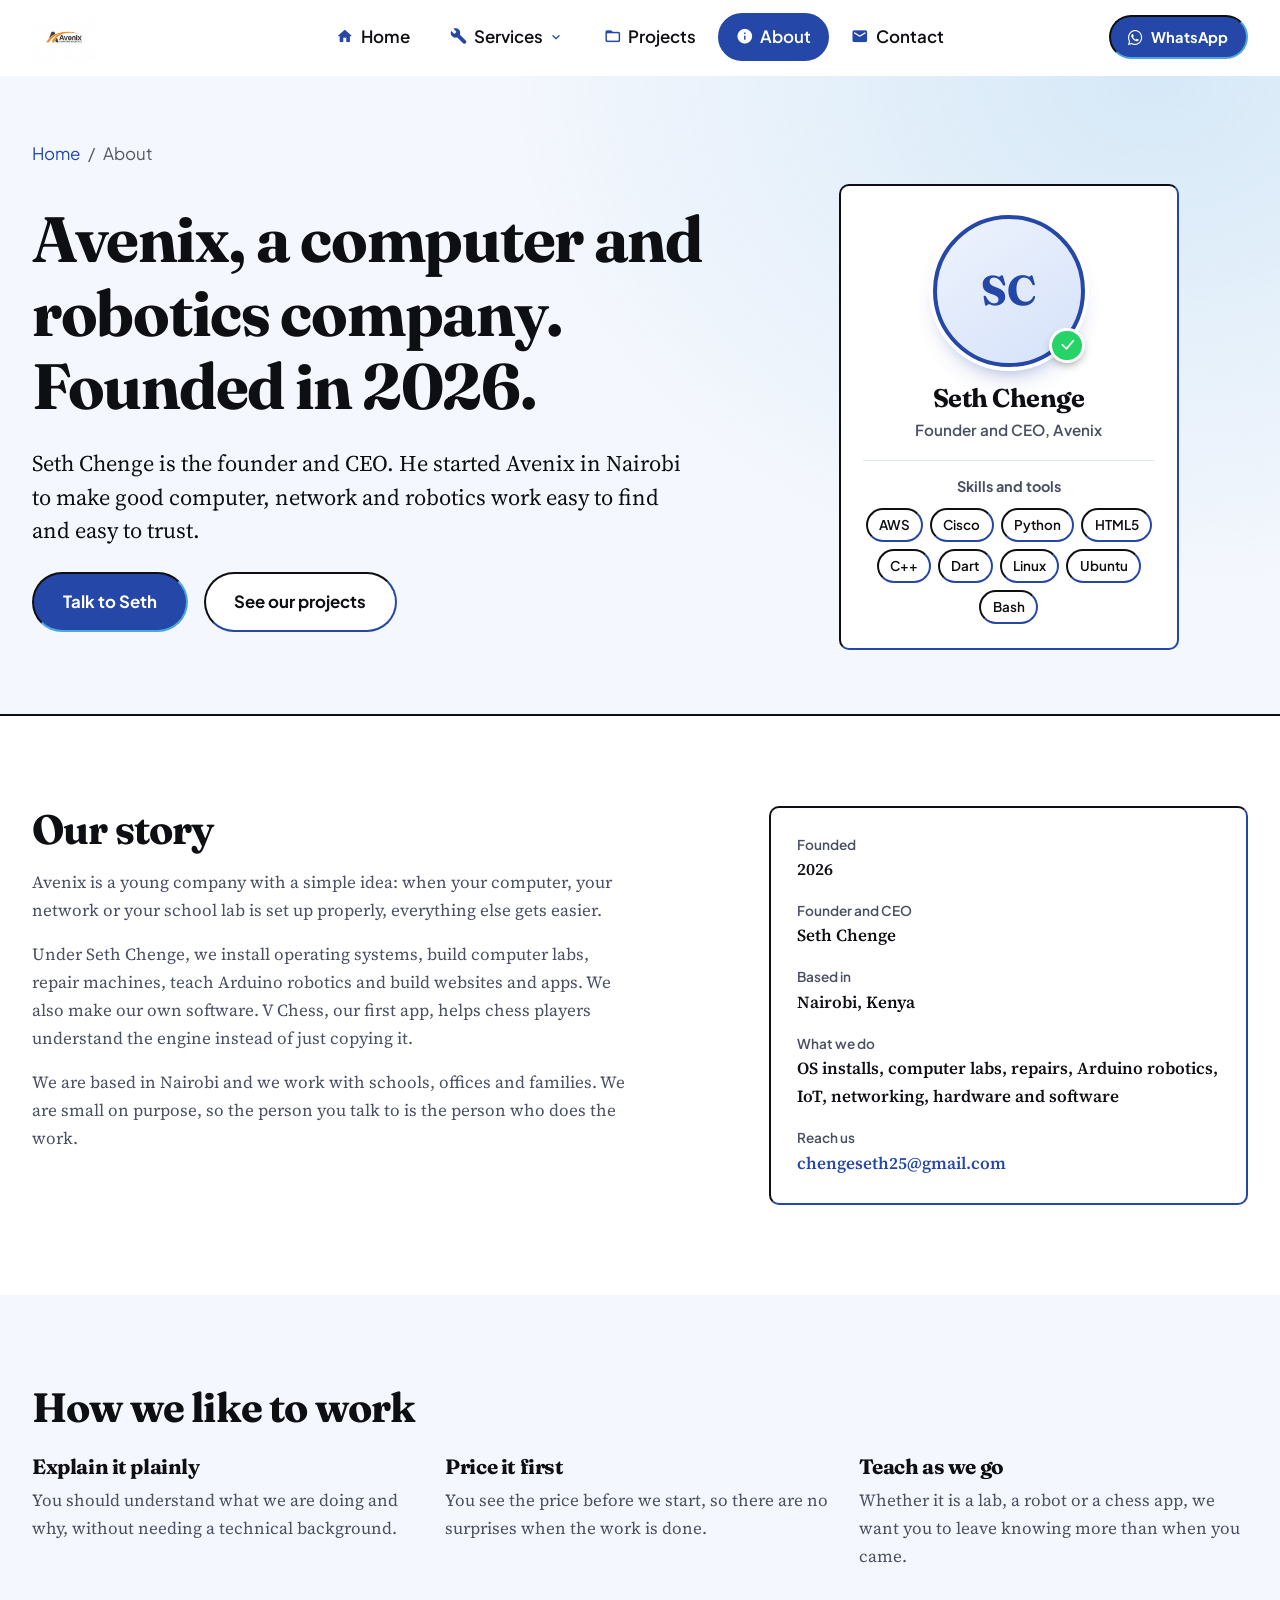
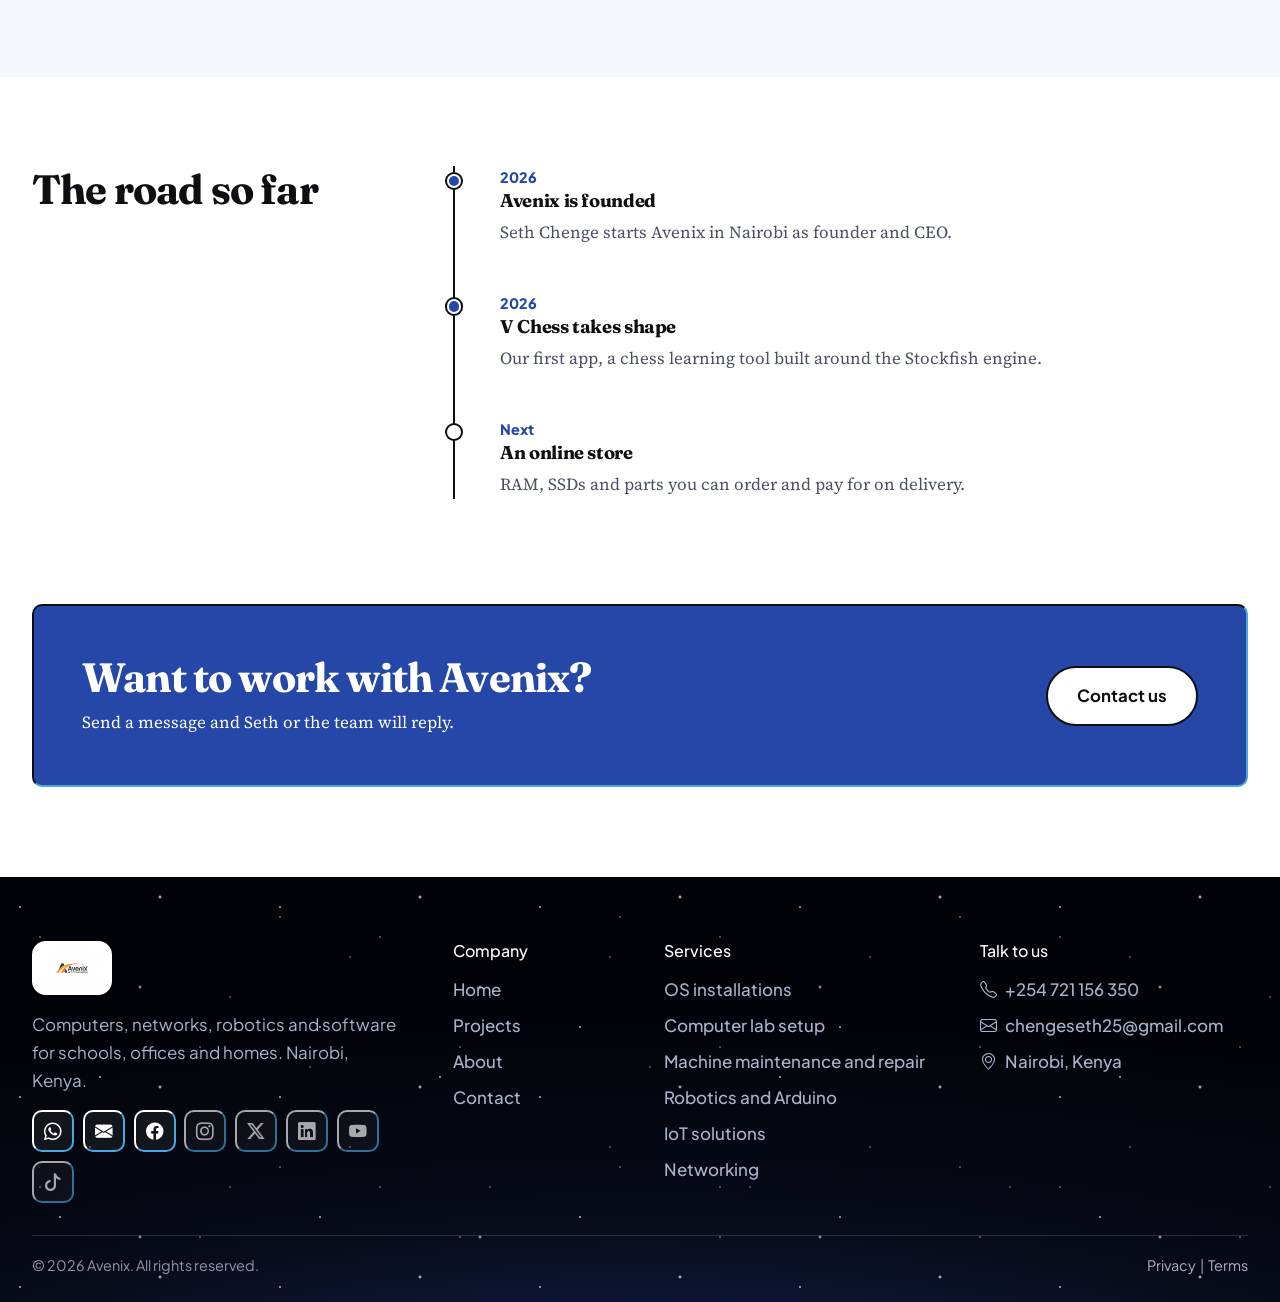
==== commit d1181c7c: "added new pages and files and images" ====
--- a/about.html
+++ b/about.html
@@ -1,83 +1,810 @@
 <!DOCTYPE html>
-<html lang="en-KE"><head>
-<meta charset="utf-8"><meta name="viewport" content="width=device-width, initial-scale=1, viewport-fit=cover">
-<title>Seth Chenge, Founder & CEO of Avenix | About Avenix (Founded 2026)</title>
-<meta name="description" content="Avenix was founded in 2026 by Seth Chenge, who is the CEO. Learn about Seth Chenge and the Nairobi team behind OS installs, computer labs, Arduino robotics, IoT and V Chess."><meta name="keywords" content="Seth Chenge, sethchenge, seth chenge, Seth Chenge Avenix, Seth Chenge CEO, Seth Chenge founder, Seth Chenge Kenya, Seth Chenge Nairobi, Seth Chenge V Chess, Avenix founder, Avenix CEO, Avenix founded 2026, about Avenix, who owns Avenix">
-<meta name="author" content="Seth Chenge"><meta name="publisher" content="Avenix"><meta name="copyright" content="Avenix">
-<meta name="robots" content="index, follow, max-image-preview:large, max-snippet:-1, max-video-preview:-1"><meta name="googlebot" content="index, follow">
-<meta name="application-name" content="Avenix"><meta name="apple-mobile-web-app-title" content="Avenix"><meta name="apple-mobile-web-app-capable" content="yes">
-<meta name="format-detection" content="telephone=yes"><meta name="referrer" content="strict-origin-when-cross-origin"><meta name="rating" content="general"><meta name="language" content="English"><meta name="revisit-after" content="7 days">
-<meta name="theme-color" content="#2447A8"><meta name="msapplication-TileColor" content="#2447A8">
-<meta name="geo.region" content="KE-110"><meta name="geo.placename" content="Nairobi"><meta name="geo.position" content="-1.286389;36.817223"><meta name="ICBM" content="-1.286389, 36.817223">
-<link rel="canonical" href="https://avenix.co.ke/about.html"><link rel="alternate" hreflang="en-ke" href="https://avenix.co.ke/about.html"><link rel="alternate" hreflang="en" href="https://avenix.co.ke/about.html"><link rel="alternate" hreflang="x-default" href="https://avenix.co.ke/about.html">
-<link rel="sitemap" type="application/xml" href="sitemap.xml">
-<link rel="icon" href="favicon.ico" sizes="any"><link rel="icon" type="image/png" sizes="32x32" href="favicon-32x32.png"><link rel="icon" type="image/png" sizes="16x16" href="favicon-16x16.png"><link rel="apple-touch-icon" sizes="180x180" href="apple-touch-icon.png"><link rel="manifest" href="site.webmanifest">
-<meta property="og:type" content="website"><meta property="og:site_name" content="Avenix"><meta property="og:locale" content="en_KE"><meta property="og:title" content="Seth Chenge, Founder & CEO of Avenix | About Avenix (Founded 2026)"><meta property="og:description" content="Avenix was founded in 2026 by Seth Chenge, who is the CEO. Learn about Seth Chenge and the Nairobi team behind OS installs, computer labs, Arduino robotics, IoT and V Chess."><meta property="og:url" content="https://avenix.co.ke/about.html">
-<meta property="og:image" content="https://avenix.co.ke/assets/img/og-image.jpg"><meta property="og:image:width" content="1200"><meta property="og:image:height" content="630"><meta property="og:image:alt" content="Avenix: OS installation, computer labs, robotics and networking in Kenya">
-<meta name="twitter:card" content="summary_large_image"><meta name="twitter:title" content="Seth Chenge, Founder & CEO of Avenix | About Avenix (Founded 2026)"><meta name="twitter:description" content="Avenix was founded in 2026 by Seth Chenge, who is the CEO. Learn about Seth Chenge and the Nairobi team behind OS installs, computer labs, Arduino robotics, IoT and V Chess."><meta name="twitter:image" content="https://avenix.co.ke/assets/img/og-image.jpg"><meta name="twitter:image:alt" content="Avenix: OS installation, computer labs, robotics and networking in Kenya">
-<link rel="preconnect" href="https://fonts.googleapis.com"><link rel="preconnect" href="https://fonts.gstatic.com" crossorigin><link rel="preconnect" href="https://cdn.simpleicons.org" crossorigin><link rel="dns-prefetch" href="https://cdn.jsdelivr.net">
-<link href="https://fonts.googleapis.com/css2?family=Plus+Jakarta+Sans:wght@400;500;600;700;800&display=swap" rel="stylesheet">
-<link href="https://fonts.googleapis.com/icon?family=Material+Icons+Round" rel="stylesheet">
-<link href="https://cdn.jsdelivr.net/npm/bootstrap@5.3.3/dist/css/bootstrap.min.css" rel="stylesheet">
-<link href="https://cdn.jsdelivr.net/npm/bootstrap-icons@1.11.3/font/bootstrap-icons.min.css" rel="stylesheet">
-<link href="https://fonts.googleapis.com/css2?family=Fraunces:opsz,wght@9..144,600;700;800&family=Source+Serif+4:wght@400;500;600&display=swap" rel="stylesheet">
-<link href="styles.css" rel="stylesheet">
-<script type="application/ld+json">{"@context": "https://schema.org", "@graph": [{"@type": "Organization", "@id": "https://avenix.co.ke/#org", "name": "Avenix", "url": "https://avenix.co.ke/", "logo": "https://avenix.co.ke/assets/img/logo.png", "email": "chengeseth25@gmail.com", "telephone": "+254721156350", "contactPoint": {"@type": "ContactPoint", "telephone": "+254721156350", "contactType": "customer service", "areaServed": "KE", "availableLanguage": ["en", "sw"]}, "sameAs": ["https://wa.me/254721156350"], "foundingDate": "2026", "founder": {"@id": "https://avenix.co.ke/about.html#seth"}, "employee": {"@id": "https://avenix.co.ke/about.html#seth"}}, {"@type": "Person", "@id": "https://avenix.co.ke/about.html#seth", "name": "Seth Chenge", "alternateName": ["Seth Chenge", "sethchenge", "seth chenge"], "givenName": "Seth", "familyName": "Chenge", "jobTitle": "Founder and CEO", "description": "Seth Chenge is the founder and CEO of Avenix, a technology company in Nairobi, Kenya, founded in 2026.", "url": "https://avenix.co.ke/about.html", "image": "https://avenix.co.ke/assets/img/seth-chenge.jpg", "email": "chengeseth25@gmail.com", "address": {"@type": "PostalAddress", "addressLocality": "Nairobi", "addressCountry": "KE"}, "nationality": {"@type": "Country", "name": "Kenya"}, "worksFor": {"@id": "https://avenix.co.ke/#org"}, "knowsAbout": ["Linux", "Ubuntu", "Bash", "Python", "C++", "Dart", "HTML5", "Cisco networking", "Amazon Web Services", "Arduino", "Computer networking"], "sameAs": ["https://wa.me/254721156350"]}, {"@type": "ProfilePage", "@id": "https://avenix.co.ke/about.html#page", "url": "https://avenix.co.ke/about.html", "name": "Seth Chenge, Founder and CEO of Avenix", "mainEntity": {"@id": "https://avenix.co.ke/about.html#seth"}, "isPartOf": {"@id": "https://avenix.co.ke/#site"}, "inLanguage": "en-KE"}, {"@type": "BreadcrumbList", "itemListElement": [{"@type": "ListItem", "position": 1, "name": "Home", "item": "https://avenix.co.ke/"}, {"@type": "ListItem", "position": 2, "name": "About", "item": "https://avenix.co.ke/about.html"}]}]}</script>
-</head><body class="serif">
-<a class="visually-hidden-focusable btn-main m-2" href="#main">Skip to content</a>
-<header><nav class="navbar navbar-expand-lg fixed-top" id="mainNav" aria-label="Main navigation"><div class="container">
-<a class="navbar-brand" href="index.html" aria-label="Avenix home"><img class="brand-logo" src="logo.jpg" alt="Avenix logo" height="48" onerror="this.onerror=null;this.src='data:image/svg+xml,%3Csvg xmlns=%22http://www.w3.org/2000/svg%22 viewBox=%220 0 48 48%22%3E%3Crect width=%2248%22 height=%2248%22 rx=%2211%22 fill=%22%232447A8%22/%3E%3Cpath d=%22M14 36 24 11l10 25h-5l-2-5.5h-6L19 36z%22 fill=%22%23fff%22/%3E%3Cpath d=%22M30 27c4 0 6 4 4 9-3-1-5-4-4-9z%22 fill=%22%23EC6608%22/%3E%3C/svg%3E'"><span class="visually-hidden">Avenix</span></a>
-<div class="dnav d-none d-lg-flex"><ul class="navbar-nav "><li class="nav-item"><a class="nav-link" href="index.html"><span class="material-icons-round">home</span>Home</a></li><li class="nav-item has-sub"><a class="nav-link" href="services.html"><span class="material-icons-round">build</span>Services<span class="material-icons-round caret">expand_more</span></a><ul class="sub" aria-label="Services"><li><a href="services.html#os">OS installations</a></li><li><a href="services.html#lab">Computer lab setup</a></li><li><a href="services.html#maintenance">Machine maintenance and repair</a></li><li><a href="services.html#robotics">Robotics and Arduino</a></li><li><a href="services.html#iot">IoT solutions</a></li><li><a href="services.html#networking">Networking</a></li><li><a href="services.html#hardware">RAM and hardware supply</a></li><li><a href="services.html#web">Website and software development</a></li></ul></li><li class="nav-item"><a class="nav-link" href="projects.html"><span class="material-icons-round">folder_open</span>Projects</a></li><li class="nav-item"><a class="nav-link" href="about.html"><span class="material-icons-round">info</span>About</a></li><li class="nav-item"><a class="nav-link" href="contact.html"><span class="material-icons-round">mail</span>Contact</a></li></ul></div>
-<div class="nav-end d-none d-lg-flex"><a class="btn-main btn-sm-x" href="https://wa.me/254721156350?text=Hello%20Avenix" target="_blank" rel="noopener"><i class="bi bi-whatsapp"></i>WhatsApp</a></div>
-<button class="navbar-toggler d-lg-none" type="button" data-bs-toggle="offcanvas" data-bs-target="#navDrawer" aria-controls="navDrawer" aria-label="Open menu"><span class="material-icons-round">menu</span></button>
-</div></nav></header>
-<div class="offcanvas offcanvas-start drawer" tabindex="-1" id="navDrawer" aria-label="Site menu">
-<div class="offcanvas-header"><a class="navbar-brand" href="index.html" aria-label="Avenix home"><img class="brand-logo" src="assets/img/logo.png" alt="Avenix logo" height="48" onerror="this.onerror=null;this.src='data:image/svg+xml,%3Csvg xmlns=%22http://www.w3.org/2000/svg%22 viewBox=%220 0 48 48%22%3E%3Crect width=%2248%22 height=%2248%22 rx=%2211%22 fill=%22%232447A8%22/%3E%3Cpath d=%22M14 36 24 11l10 25h-5l-2-5.5h-6L19 36z%22 fill=%22%23fff%22/%3E%3Cpath d=%22M30 27c4 0 6 4 4 9-3-1-5-4-4-9z%22 fill=%22%23EC6608%22/%3E%3C/svg%3E'"></a><button type="button" class="btn-close" data-bs-dismiss="offcanvas" aria-label="Close menu"></button></div>
-<div class="offcanvas-body d-flex flex-column"><ul class="navbar-nav gap-1"><li class="nav-item"><a class="nav-link" href="index.html"><span class="material-icons-round">home</span>Home</a></li><li class="nav-item has-sub"><a class="nav-link" href="services.html"><span class="material-icons-round">build</span>Services<span class="material-icons-round caret">expand_more</span></a><ul class="sub" aria-label="Services"><li><a href="services.html#os">OS installations</a></li><li><a href="services.html#lab">Computer lab setup</a></li><li><a href="services.html#maintenance">Machine maintenance and repair</a></li><li><a href="services.html#robotics">Robotics and Arduino</a></li><li><a href="services.html#iot">IoT solutions</a></li><li><a href="services.html#networking">Networking</a></li><li><a href="services.html#hardware">RAM and hardware supply</a></li><li><a href="services.html#web">Website and software development</a></li></ul></li><li class="nav-item"><a class="nav-link" href="projects.html"><span class="material-icons-round">folder_open</span>Projects</a></li><li class="nav-item"><a class="nav-link" href="about.html"><span class="material-icons-round">info</span>About</a></li><li class="nav-item"><a class="nav-link" href="contact.html"><span class="material-icons-round">mail</span>Contact</a></li></ul>
-<div class="mt-auto pt-4 d-grid gap-2"><a class="btn-main" href="https://wa.me/254721156350?text=Hello%20Avenix" target="_blank" rel="noopener"><i class="bi bi-whatsapp"></i>Chat on WhatsApp</a><a class="btn-line" href="mailto:chengeseth25@gmail.com"><i class="bi bi-envelope"></i>Email us</a></div></div></div>
-<main id="main">
-<section class="page-hero"><div class="container"><nav aria-label="breadcrumb"><ol class="breadcrumb"><li class="breadcrumb-item"><a href="index.html">Home</a></li><li class="breadcrumb-item active" aria-current="page">About</li></ol></nav>
-<div class="row g-5 align-items-center"><div class="col-lg-7"><h1>Avenix, a computer and robotics company. Founded in 2026.</h1>
-<p class="lede mt-4">Seth Chenge is the founder and CEO. He started Avenix in Nairobi to make good computer, network and robotics work easy to find and easy to trust.</p>
-<div class="d-flex flex-wrap gap-3 mt-4"><a class="btn-main btn-big" href="contact.html">Talk to Seth</a><a class="btn-line btn-big" href="projects.html">See our projects</a></div></div>
-<div class="col-lg-5"><aside class="profile bx" aria-label="Seth Chenge profile"><div class="avatar-wrap"><div class="avatar" data-initials="SC"><img src="assets/img/seth-chenge.jpg" alt="Seth Chenge, founder and CEO of Avenix" loading="lazy" onerror="this.remove()"></div><span class="verified" role="img" aria-label="Verified" tabindex="0" data-bs-toggle="tooltip" title="Verified"><i class="bi bi-check-lg"></i></span></div><h2>Seth Chenge</h2><p class="role">Founder and CEO, Avenix</p><h3 class="skills-h">Skills and tools</h3><div class="skills"><span><img src="https://cdn.jsdelivr.net/gh/devicons/devicon@v2.16.0/icons/amazonwebservices/amazonwebservices-original-wordmark.svg" alt="" loading="lazy" onerror="this.style.display='none'">AWS</span><span><img src="https://cdn.simpleicons.org/cisco" alt="" loading="lazy" onerror="this.style.display='none'">Cisco</span><span><img src="https://cdn.simpleicons.org/python" alt="" loading="lazy" onerror="this.style.display='none'">Python</span><span><img src="https://cdn.simpleicons.org/html5" alt="" loading="lazy" onerror="this.style.display='none'">HTML5</span><span><img src="https://cdn.simpleicons.org/cplusplus" alt="" loading="lazy" onerror="this.style.display='none'">C++</span><span><img src="https://cdn.simpleicons.org/dart" alt="" loading="lazy" onerror="this.style.display='none'">Dart</span><span><img src="https://cdn.simpleicons.org/linux" alt="" loading="lazy" onerror="this.style.display='none'">Linux</span><span><img src="https://cdn.simpleicons.org/ubuntu" alt="" loading="lazy" onerror="this.style.display='none'">Ubuntu</span><span><img src="https://cdn.simpleicons.org/gnubash" alt="" loading="lazy" onerror="this.style.display='none'">Bash</span></div></aside></div></div></div></section>
-
-<section class="section" aria-labelledby="sty"><div class="container"><div class="row g-5"><div class="col-lg-7"><h2 id="sty">Our story</h2>
-<p class="mt-3">Avenix is a young company with a simple idea: when your computer, your network or your school lab is set up properly, everything else gets easier.</p>
-<p>Under Seth Chenge, we install operating systems, build computer labs, repair machines, teach Arduino robotics and build websites and apps. We also make our own software. V Chess, our first app, helps chess players understand the engine instead of just copying it.</p>
-<p>We are based in Nairobi and we work with schools, offices and families. We are small on purpose, so the person you talk to is the person who does the work.</p></div>
-<div class="col-lg-5"><aside class="facts bx" aria-label="Avenix at a glance"><dl><dt>Founded</dt><dd>2026</dd><dt>Founder and CEO</dt><dd>Seth Chenge</dd><dt>Based in</dt><dd>Nairobi, Kenya</dd><dt>What we do</dt><dd>OS installs, computer labs, repairs, Arduino robotics, IoT, networking, hardware and software</dd><dt>Reach us</dt><dd><a href="mailto:chengeseth25@gmail.com">chengeseth25@gmail.com</a></dd></dl></aside></div></div></div></section>
-
-<section class="section section-soft" aria-labelledby="bel"><div class="container"><h2 id="bel" class="mb-4">How we like to work</h2><div class="row g-4">
-<div class="col-md-4 belief"><h3>Explain it plainly</h3><p>You should understand what we are doing and why, without needing a technical background.</p></div>
-<div class="col-md-4 belief"><h3>Price it first</h3><p>You see the price before we start, so there are no surprises when the work is done.</p></div>
-<div class="col-md-4 belief"><h3>Teach as we go</h3><p>Whether it is a lab, a robot or a chess app, we want you to leave knowing more than when you came.</p></div></div></div></section>
-
-<section class="section" aria-labelledby="tl"><div class="container"><div class="row g-5"><div class="col-lg-4"><h2 id="tl">The road so far</h2></div><div class="col-lg-8"><ol class="timeline">
-<li><time>2026</time><h3>Avenix is founded</h3><p>Seth Chenge starts Avenix in Nairobi as founder and CEO.</p></li>
-<li><time>2026</time><h3>V Chess takes shape</h3><p>Our first app, a chess learning tool built around the Stockfish engine.</p></li>
-<li class="next"><time>Next</time><h3>An online store</h3><p>RAM, SSDs and parts you can order and pay for on delivery.</p></li></ol></div></div></div></section>
-<section class="section pt-0"><div class="container"><div class="cta"><div class="row align-items-center g-4"><div class="col-lg-8"><h2>Want to work with Avenix?</h2><p class="mt-2 mb-0">Send a message and Seth or the team will reply.</p></div><div class="col-lg-4 text-lg-end"><a class="btn-main btn-big" href="contact.html">Contact us</a></div></div></div></div></section>
-</main>
-<footer class="site-footer"><span class="shoot" aria-hidden="true"></span><div class="container"><div class="row g-5">
-<div class="col-lg-4"><a class="foot-logo" href="index.html" aria-label="Avenix home"><img class="brand-logo" src="logo.jpg" alt="Avenix logo" height="48" onerror="this.onerror=null;this.src='data:image/svg+xml,%3Csvg xmlns=%22http://www.w3.org/2000/svg%22 viewBox=%220 0 48 48%22%3E%3Crect width=%2248%22 height=%2248%22 rx=%2211%22 fill=%22%232447A8%22/%3E%3Cpath d=%22M14 36 24 11l10 25h-5l-2-5.5h-6L19 36z%22 fill=%22%23fff%22/%3E%3Cpath d=%22M30 27c4 0 6 4 4 9-3-1-5-4-4-9z%22 fill=%22%23EC6608%22/%3E%3C/svg%3E'"></a>
-<p>Computers, networks, robotics and software for schools, offices and homes. Nairobi, Kenya.</p>
-<div class="social" aria-label="Social links">
-<a href="https://wa.me/254721156350" target="_blank" rel="noopener" aria-label="WhatsApp" data-bs-toggle="tooltip" title="Chat on WhatsApp"><i class="bi bi-whatsapp"></i></a>
-<a href="mailto:chengeseth25@gmail.com" aria-label="Email" data-bs-toggle="tooltip" title="chengeseth25@gmail.com"><i class="bi bi-envelope-fill"></i></a>
-<a href="#" target="_blank" rel="noopener" aria-label="Facebook" data-bs-toggle="tooltip" title="Facebook"><i class="bi bi-facebook"></i></a><!-- TODO: your Facebook profile URL in href -->
-<a class="soon" href="#" aria-label="Instagram (coming soon)" data-bs-toggle="tooltip" title="Coming soon"><i class="bi bi-instagram"></i></a>
-<a class="soon" href="#" aria-label="X (coming soon)" data-bs-toggle="tooltip" title="Coming soon"><i class="bi bi-twitter-x"></i></a>
-<a class="soon" href="#" aria-label="LinkedIn (coming soon)" data-bs-toggle="tooltip" title="Coming soon"><i class="bi bi-linkedin"></i></a>
-<a class="soon" href="#" aria-label="YouTube (coming soon)" data-bs-toggle="tooltip" title="Coming soon"><i class="bi bi-youtube"></i></a>
-<a class="soon" href="#" aria-label="TikTok (coming soon)" data-bs-toggle="tooltip" title="Coming soon"><i class="bi bi-tiktok"></i></a></div></div>
-<div class="col-6 col-lg-2"><h5>Company</h5><ul><li><a href="index.html">Home</a></li><li><a href="projects.html">Projects</a></li><li><a href="about.html">About</a></li><li><a href="contact.html">Contact</a></li></ul></div>
-<div class="col-6 col-lg-3"><h5>Services</h5><ul><li><a href="services.html#os">OS installations</a></li><li><a href="services.html#lab">Computer lab setup</a></li><li><a href="services.html#maintenance">Machine maintenance and repair</a></li><li><a href="services.html#robotics">Robotics and Arduino</a></li><li><a href="services.html#iot">IoT solutions</a></li><li><a href="services.html#networking">Networking</a></li></ul></div>
-<div class="col-lg-3"><h5>Talk to us</h5><ul><li><a href="tel:+254721156350"><i class="bi bi-telephone me-2"></i>+254 721 156 350</a></li><li><a href="mailto:chengeseth25@gmail.com"><i class="bi bi-envelope me-2"></i>chengeseth25@gmail.com</a></li><li><span class="text-secondary"><i class="bi bi-geo-alt me-2"></i>Nairobi, Kenya</span></li></ul></div>
-</div><div class="foot-bottom d-flex flex-wrap justify-content-between gap-2"><span>&copy; <span class="js-year">2026</span> Avenix. All rights reserved.</span><span><a href="#">Privacy</a> &nbsp;|&nbsp; <a href="#">Terms</a></span></div></div></footer>
-<button id="toTop" aria-label="Back to top"><span class="material-icons-round">keyboard_arrow_up</span></button>
-
-<script src="https://cdn.jsdelivr.net/npm/bootstrap@5.3.3/dist/js/bootstrap.bundle.min.js"></script>
-<script src="https://cdnjs.cloudflare.com/ajax/libs/gsap/3.12.5/gsap.min.js"></script>
-<script src="https://cdnjs.cloudflare.com/ajax/libs/gsap/3.12.5/ScrollTrigger.min.js"></script>
-<script src="main.js"></script></body></html>
+<html lang="en-KE">
+
+<head>
+
+	<!-- =====================================================
+	     BASIC META
+	     ===================================================== -->
+	<meta charset="utf-8">
+	<meta name="viewport" content="width=device-width, initial-scale=1, viewport-fit=cover">
+
+	<title>Seth Chenge, Founder & CEO of Avenix | About Avenix (Founded 2026)</title>
+
+	<meta
+		name="description"
+		content="Avenix was founded in 2026 by Seth Chenge, who is the CEO. Learn about Seth Chenge and the Nairobi team behind OS installs, computer labs, Arduino robotics, IoT and V Chess."
+	>
+	<meta
+		name="keywords"
+		content="Seth Chenge, sethchenge, seth chenge, Seth Chenge Avenix, Seth Chenge CEO, Seth Chenge founder, Seth Chenge Kenya, Seth Chenge Nairobi, Seth Chenge V Chess, Avenix founder, Avenix CEO, Avenix founded 2026, about Avenix, who owns Avenix"
+	>
+
+	<!-- =====================================================
+	     AUTHOR / PUBLISHER INFO
+	     ===================================================== -->
+	<meta name="author" content="Seth Chenge">
+	<meta name="publisher" content="Avenix">
+	<meta name="copyright" content="Avenix">
+
+	<!-- =====================================================
+	     SEARCH ENGINE ROBOTS
+	     ===================================================== -->
+	<meta name="robots" content="index, follow, max-image-preview:large, max-snippet:-1, max-video-preview:-1">
+	<meta name="googlebot" content="index, follow">
+
+	<!-- =====================================================
+	     APP / MOBILE SETTINGS
+	     ===================================================== -->
+	<meta name="application-name" content="Avenix">
+	<meta name="apple-mobile-web-app-title" content="Avenix">
+	<meta name="apple-mobile-web-app-capable" content="yes">
+	<meta name="format-detection" content="telephone=yes">
+	<meta name="referrer" content="strict-origin-when-cross-origin">
+	<meta name="rating" content="general">
+	<meta name="language" content="English">
+	<meta name="revisit-after" content="7 days">
+
+	<!-- =====================================================
+	     THEME COLOURS
+	     ===================================================== -->
+	<meta name="theme-color" content="#2447A8">
+	<meta name="msapplication-TileColor" content="#2447A8">
+
+	<!-- =====================================================
+	     GEO LOCATION (Nairobi)
+	     ===================================================== -->
+	<meta name="geo.region" content="KE-110">
+	<meta name="geo.placename" content="Nairobi">
+	<meta name="geo.position" content="-1.286389;36.817223">
+	<meta name="ICBM" content="-1.286389, 36.817223">
+
+	<!-- =====================================================
+	     CANONICAL / LANGUAGE LINKS / SITEMAP
+	     ===================================================== -->
+	<link rel="canonical" href="https://avenix.co.ke/about.html">
+	<link rel="alternate" hreflang="en-ke" href="https://avenix.co.ke/about.html">
+	<link rel="alternate" hreflang="en" href="https://avenix.co.ke/about.html">
+	<link rel="alternate" hreflang="x-default" href="https://avenix.co.ke/about.html">
+	<link rel="sitemap" type="application/xml" href="sitemap.xml">
+
+	<!-- =====================================================
+	     FAVICONS AND MANIFEST
+	     ===================================================== -->
+	<link rel="icon" href="favicon.ico" sizes="any">
+	<link rel="icon" type="image/png" sizes="32x32" href="favicon-32x32.png">
+	<link rel="icon" type="image/png" sizes="16x16" href="favicon-16x16.png">
+	<link rel="apple-touch-icon" sizes="180x180" href="apple-touch-icon.png">
+	<link rel="manifest" href="site.webmanifest">
+
+	<!-- =====================================================
+	     OPEN GRAPH (Facebook, WhatsApp, LinkedIn previews)
+	     ===================================================== -->
+	<meta property="og:type" content="website">
+	<meta property="og:site_name" content="Avenix">
+	<meta property="og:locale" content="en_KE">
+	<meta property="og:title" content="Seth Chenge, Founder & CEO of Avenix | About Avenix (Founded 2026)">
+	<meta
+		property="og:description"
+		content="Avenix was founded in 2026 by Seth Chenge, who is the CEO. Learn about Seth Chenge and the Nairobi team behind OS installs, computer labs, Arduino robotics, IoT and V Chess."
+	>
+	<meta property="og:url" content="https://avenix.co.ke/about.html">
+	<meta property="og:image" content="https://avenix.co.ke/assets/img/og-image.jpg">
+	<meta property="og:image:width" content="1200">
+	<meta property="og:image:height" content="630">
+	<meta property="og:image:alt" content="Avenix: OS installation, computer labs, robotics and networking in Kenya">
+
+	<!-- =====================================================
+	     TWITTER / X CARD
+	     ===================================================== -->
+	<meta name="twitter:card" content="summary_large_image">
+	<meta name="twitter:title" content="Seth Chenge, Founder & CEO of Avenix | About Avenix (Founded 2026)">
+	<meta
+		name="twitter:description"
+		content="Avenix was founded in 2026 by Seth Chenge, who is the CEO. Learn about Seth Chenge and the Nairobi team behind OS installs, computer labs, Arduino robotics, IoT and V Chess."
+	>
+	<meta name="twitter:image" content="https://avenix.co.ke/assets/img/og-image.jpg">
+	<meta name="twitter:image:alt" content="Avenix: OS installation, computer labs, robotics and networking in Kenya">
+
+	<!-- =====================================================
+	     PRECONNECT / DNS PREFETCH (faster loading of external files)
+	     ===================================================== -->
+	<link rel="preconnect" href="https://fonts.googleapis.com">
+	<link rel="preconnect" href="https://fonts.gstatic.com" crossorigin>
+	<link rel="preconnect" href="https://cdn.simpleicons.org" crossorigin>
+	<link rel="dns-prefetch" href="https://cdn.jsdelivr.net">
+
+	<!-- =====================================================
+	     FONTS AND ICON FONTS
+	     ===================================================== -->
+	<link href="https://fonts.googleapis.com/css2?family=Plus+Jakarta+Sans:wght@400;500;600;700;800&display=swap" rel="stylesheet">
+	<link href="https://fonts.googleapis.com/icon?family=Material+Icons+Round" rel="stylesheet">
+
+	<!-- =====================================================
+	     BOOTSTRAP CSS AND BOOTSTRAP ICONS
+	     ===================================================== -->
+	<link href="https://cdn.jsdelivr.net/npm/bootstrap@5.3.3/dist/css/bootstrap.min.css" rel="stylesheet">
+	<link href="https://cdn.jsdelivr.net/npm/bootstrap-icons@1.11.3/font/bootstrap-icons.min.css" rel="stylesheet">
+
+	<!-- Serif fonts for this page (Fraunces headings + Source Serif 4 body) -->
+	<link href="https://fonts.googleapis.com/css2?family=Fraunces:opsz,wght@9..144,600;700;800&family=Source+Serif+4:wght@400;500;600&display=swap" rel="stylesheet">
+
+	<!-- =====================================================
+	     OUR OWN STYLES
+	     ===================================================== -->
+	<link href="styles.css" rel="stylesheet">
+
+	<!-- =====================================================
+	     STRUCTURED DATA (JSON-LD) - helps Google understand the page
+	     Contains: Organization, Person (Seth Chenge), ProfilePage, Breadcrumbs
+	     ===================================================== -->
+	<script type="application/ld+json">
+	{
+		"@context": "https://schema.org",
+		"@graph": [
+
+			{
+				"@type": "Organization",
+				"@id": "https://avenix.co.ke/#org",
+				"name": "Avenix",
+				"url": "https://avenix.co.ke/",
+				"logo": "https://avenix.co.ke/assets/img/logo.png",
+				"email": "chengeseth25@gmail.com",
+				"telephone": "+254721156350",
+				"contactPoint": {
+					"@type": "ContactPoint",
+					"telephone": "+254721156350",
+					"contactType": "customer service",
+					"areaServed": "KE",
+					"availableLanguage": ["en", "sw"]
+				},
+				"sameAs": ["https://wa.me/254721156350"],
+				"foundingDate": "2026",
+				"founder": { "@id": "https://avenix.co.ke/about.html#seth" },
+				"employee": { "@id": "https://avenix.co.ke/about.html#seth" }
+			},
+
+			{
+				"@type": "Person",
+				"@id": "https://avenix.co.ke/about.html#seth",
+				"name": "Seth Chenge",
+				"alternateName": ["Seth Chenge", "sethchenge", "seth chenge"],
+				"givenName": "Seth",
+				"familyName": "Chenge",
+				"jobTitle": "Founder and CEO",
+				"description": "Seth Chenge is the founder and CEO of Avenix, a technology company in Nairobi, Kenya, founded in 2026.",
+				"url": "https://avenix.co.ke/about.html",
+				"image": "https://avenix.co.ke/assets/img/seth-chenge.jpg",
+				"email": "chengeseth25@gmail.com",
+				"address": {
+					"@type": "PostalAddress",
+					"addressLocality": "Nairobi",
+					"addressCountry": "KE"
+				},
+				"nationality": {
+					"@type": "Country",
+					"name": "Kenya"
+				},
+				"worksFor": { "@id": "https://avenix.co.ke/#org" },
+				"knowsAbout": [
+					"Linux",
+					"Ubuntu",
+					"Bash",
+					"Python",
+					"C++",
+					"Dart",
+					"HTML5",
+					"Cisco networking",
+					"Amazon Web Services",
+					"Arduino",
+					"Computer networking"
+				],
+				"sameAs": ["https://wa.me/254721156350"]
+			},
+
+			{
+				"@type": "ProfilePage",
+				"@id": "https://avenix.co.ke/about.html#page",
+				"url": "https://avenix.co.ke/about.html",
+				"name": "Seth Chenge, Founder and CEO of Avenix",
+				"mainEntity": { "@id": "https://avenix.co.ke/about.html#seth" },
+				"isPartOf": { "@id": "https://avenix.co.ke/#site" },
+				"inLanguage": "en-KE"
+			},
+
+			{
+				"@type": "BreadcrumbList",
+				"itemListElement": [
+					{
+						"@type": "ListItem",
+						"position": 1,
+						"name": "Home",
+						"item": "https://avenix.co.ke/"
+					},
+					{
+						"@type": "ListItem",
+						"position": 2,
+						"name": "About",
+						"item": "https://avenix.co.ke/about.html"
+					}
+				]
+			}
+
+		]
+	}
+	</script>
+
+</head>
+
+
+<!-- class="serif" gives this page the serif look (see styles.css section 17) -->
+<body class="serif">
+
+	<!-- Accessibility: lets keyboard users jump straight to the main content -->
+	<a class="visually-hidden-focusable btn-main m-2" href="#main">Skip to content</a>
+
+
+	<!-- =====================================================
+	     HEADER / DESKTOP NAVIGATION BAR
+	     ===================================================== -->
+	<header>
+		<nav class="navbar navbar-expand-lg fixed-top" id="mainNav" aria-label="Main navigation">
+			<div class="container">
+
+				<!-- Logo (falls back to an inline SVG logo if the image is missing) -->
+				<a class="navbar-brand" href="index.html" aria-label="Avenix home">
+					<img
+						class="brand-logo"
+						src="logo.jpg"
+						alt="Avenix logo"
+						height="48"
+						onerror="this.onerror=null;this.src='data:image/svg+xml,%3Csvg xmlns=%22http://www.w3.org/2000/svg%22 viewBox=%220 0 48 48%22%3E%3Crect width=%2248%22 height=%2248%22 rx=%2211%22 fill=%22%232447A8%22/%3E%3Cpath d=%22M14 36 24 11l10 25h-5l-2-5.5h-6L19 36z%22 fill=%22%23fff%22/%3E%3Cpath d=%22M30 27c4 0 6 4 4 9-3-1-5-4-4-9z%22 fill=%22%23EC6608%22/%3E%3C/svg%3E'"
+					>
+					<span class="visually-hidden">Avenix</span>
+				</a>
+
+				<!-- Desktop menu (hidden on small screens) -->
+				<div class="dnav d-none d-lg-flex">
+					<ul class="navbar-nav ">
+
+						<li class="nav-item">
+							<a class="nav-link" href="index.html">
+								<span class="material-icons-round">home</span>Home
+							</a>
+						</li>
+
+						<!-- Services with dropdown -->
+						<li class="nav-item has-sub">
+							<a class="nav-link" href="services.html">
+								<span class="material-icons-round">build</span>Services
+								<span class="material-icons-round caret">expand_more</span>
+							</a>
+							<ul class="sub" aria-label="Services">
+								<li><a href="services.html#os">OS installations</a></li>
+								<li><a href="services.html#lab">Computer lab setup</a></li>
+								<li><a href="services.html#maintenance">Machine maintenance and repair</a></li>
+								<li><a href="services.html#robotics">Robotics and Arduino</a></li>
+								<li><a href="services.html#iot">IoT solutions</a></li>
+								<li><a href="services.html#networking">Networking</a></li>
+								<li><a href="services.html#hardware">RAM and hardware supply</a></li>
+								<li><a href="services.html#web">Website and software development</a></li>
+							</ul>
+						</li>
+
+						<li class="nav-item">
+							<a class="nav-link" href="projects.html">
+								<span class="material-icons-round">folder_open</span>Projects
+							</a>
+						</li>
+
+						<li class="nav-item">
+							<a class="nav-link" href="about.html">
+								<span class="material-icons-round">info</span>About
+							</a>
+						</li>
+
+						<li class="nav-item">
+							<a class="nav-link" href="contact.html">
+								<span class="material-icons-round">mail</span>Contact
+							</a>
+						</li>
+
+					</ul>
+				</div>
+
+				<!-- WhatsApp button (desktop only) -->
+				<div class="nav-end d-none d-lg-flex">
+					<a class="btn-main btn-sm-x" href="https://wa.me/254721156350?text=Hello%20Avenix" target="_blank" rel="noopener">
+						<i class="bi bi-whatsapp"></i>WhatsApp
+					</a>
+				</div>
+
+				<!-- Mobile menu button (opens the side drawer below) -->
+				<button
+					class="navbar-toggler d-lg-none"
+					type="button"
+					data-bs-toggle="offcanvas"
+					data-bs-target="#navDrawer"
+					aria-controls="navDrawer"
+					aria-label="Open menu"
+				>
+					<span class="material-icons-round">menu</span>
+				</button>
+
+			</div>
+		</nav>
+	</header>
+
+
+	<!-- =====================================================
+	     MOBILE SIDE DRAWER MENU
+	     ===================================================== -->
+	<div class="offcanvas offcanvas-start drawer" tabindex="-1" id="navDrawer" aria-label="Site menu">
+
+		<!-- Drawer top: logo + close button -->
+		<div class="offcanvas-header">
+			<a class="navbar-brand" href="index.html" aria-label="Avenix home">
+				<img
+					class="brand-logo"
+					src="assets/img/logo.png"
+					alt="Avenix logo"
+					height="48"
+					onerror="this.onerror=null;this.src='data:image/svg+xml,%3Csvg xmlns=%22http://www.w3.org/2000/svg%22 viewBox=%220 0 48 48%22%3E%3Crect width=%2248%22 height=%2248%22 rx=%2211%22 fill=%22%232447A8%22/%3E%3Cpath d=%22M14 36 24 11l10 25h-5l-2-5.5h-6L19 36z%22 fill=%22%23fff%22/%3E%3Cpath d=%22M30 27c4 0 6 4 4 9-3-1-5-4-4-9z%22 fill=%22%23EC6608%22/%3E%3C/svg%3E'"
+				>
+			</a>
+			<button type="button" class="btn-close" data-bs-dismiss="offcanvas" aria-label="Close menu"></button>
+		</div>
+
+		<!-- Drawer body: links + buttons -->
+		<div class="offcanvas-body d-flex flex-column">
+
+			<ul class="navbar-nav gap-1">
+
+				<li class="nav-item">
+					<a class="nav-link" href="index.html">
+						<span class="material-icons-round">home</span>Home
+					</a>
+				</li>
+
+				<!-- Services with sub links -->
+				<li class="nav-item has-sub">
+					<a class="nav-link" href="services.html">
+						<span class="material-icons-round">build</span>Services
+						<span class="material-icons-round caret">expand_more</span>
+					</a>
+					<ul class="sub" aria-label="Services">
+						<li><a href="services.html#os">OS installations</a></li>
+						<li><a href="services.html#lab">Computer lab setup</a></li>
+						<li><a href="services.html#maintenance">Machine maintenance and repair</a></li>
+						<li><a href="services.html#robotics">Robotics and Arduino</a></li>
+						<li><a href="services.html#iot">IoT solutions</a></li>
+						<li><a href="services.html#networking">Networking</a></li>
+						<li><a href="services.html#hardware">RAM and hardware supply</a></li>
+						<li><a href="services.html#web">Website and software development</a></li>
+					</ul>
+				</li>
+
+				<li class="nav-item">
+					<a class="nav-link" href="projects.html">
+						<span class="material-icons-round">folder_open</span>Projects
+					</a>
+				</li>
+
+				<li class="nav-item">
+					<a class="nav-link" href="about.html">
+						<span class="material-icons-round">info</span>About
+					</a>
+				</li>
+
+				<li class="nav-item">
+					<a class="nav-link" href="contact.html">
+						<span class="material-icons-round">mail</span>Contact
+					</a>
+				</li>
+
+			</ul>
+
+			<!-- Drawer buttons pushed to the bottom -->
+			<div class="mt-auto pt-4 d-grid gap-2">
+				<a class="btn-main" href="https://wa.me/254721156350?text=Hello%20Avenix" target="_blank" rel="noopener">
+					<i class="bi bi-whatsapp"></i>Chat on WhatsApp
+				</a>
+				<a class="btn-line" href="mailto:chengeseth25@gmail.com">
+					<i class="bi bi-envelope"></i>Email us
+				</a>
+			</div>
+
+		</div>
+	</div>
+
+
+	<!-- =====================================================
+	     MAIN PAGE CONTENT
+	     ===================================================== -->
+	<main id="main">
+
+
+		<!-- =================================================
+		     1. PAGE HEADER
+		     Breadcrumb, headline and buttons on the left,
+		     Seth Chenge's profile card on the right
+		     ================================================= -->
+		<section class="page-hero">
+			<div class="container">
+
+				<!-- Breadcrumb -->
+				<nav aria-label="breadcrumb">
+					<ol class="breadcrumb">
+						<li class="breadcrumb-item"><a href="index.html">Home</a></li>
+						<li class="breadcrumb-item active" aria-current="page">About</li>
+					</ol>
+				</nav>
+
+				<div class="row g-5 align-items-center">
+
+					<!-- Headline (left side) -->
+					<div class="col-lg-7">
+
+						<h1>Avenix, a computer and robotics company. Founded in 2026.</h1>
+
+						<p class="lede mt-4">
+							Seth Chenge is the founder and CEO. He started Avenix in Nairobi to make good computer, network and robotics work easy to find and easy to trust.
+						</p>
+
+						<!-- Buttons -->
+						<div class="d-flex flex-wrap gap-3 mt-4">
+							<a class="btn-main btn-big" href="contact.html">Talk to Seth</a>
+							<a class="btn-line btn-big" href="projects.html">See our projects</a>
+						</div>
+
+					</div>
+
+					<!-- Profile card (right side) -->
+					<div class="col-lg-5">
+						<aside class="profile bx" aria-label="Seth Chenge profile">
+
+							<!-- Round photo (shows the initials "SC" until the photo loads) + verified badge -->
+							<div class="avatar-wrap">
+								<div class="avatar" data-initials="SC">
+									<img
+										src="assets/img/seth-chenge.jpg"
+										alt="Seth Chenge, founder and CEO of Avenix"
+										loading="lazy"
+										onerror="this.remove()"
+									>
+								</div>
+								<span
+									class="verified"
+									role="img"
+									aria-label="Verified"
+									tabindex="0"
+									data-bs-toggle="tooltip"
+									title="Verified"
+								>
+									<i class="bi bi-check-lg"></i>
+								</span>
+							</div>
+
+							<h2>Seth Chenge</h2>
+							<p class="role">Founder and CEO, Avenix</p>
+
+							<!-- Skills -->
+							<h3 class="skills-h">Skills and tools</h3>
+							<div class="skills">
+								<span><img src="https://cdn.jsdelivr.net/gh/devicons/devicon@v2.16.0/icons/amazonwebservices/amazonwebservices-original-wordmark.svg" alt="" loading="lazy" onerror="this.style.display='none'">AWS</span>
+								<span><img src="https://cdn.simpleicons.org/cisco" alt="" loading="lazy" onerror="this.style.display='none'">Cisco</span>
+								<span><img src="https://cdn.simpleicons.org/python" alt="" loading="lazy" onerror="this.style.display='none'">Python</span>
+								<span><img src="https://cdn.simpleicons.org/html5" alt="" loading="lazy" onerror="this.style.display='none'">HTML5</span>
+								<span><img src="https://cdn.simpleicons.org/cplusplus" alt="" loading="lazy" onerror="this.style.display='none'">C++</span>
+								<span><img src="https://cdn.simpleicons.org/dart" alt="" loading="lazy" onerror="this.style.display='none'">Dart</span>
+								<span><img src="https://cdn.simpleicons.org/linux" alt="" loading="lazy" onerror="this.style.display='none'">Linux</span>
+								<span><img src="https://cdn.simpleicons.org/ubuntu" alt="" loading="lazy" onerror="this.style.display='none'">Ubuntu</span>
+								<span><img src="https://cdn.simpleicons.org/gnubash" alt="" loading="lazy" onerror="this.style.display='none'">Bash</span>
+							</div>
+
+						</aside>
+					</div>
+
+				</div>
+			</div>
+		</section>
+
+
+		<!-- =================================================
+		     2. OUR STORY
+		     Story text on the left, "Avenix at a glance" facts on the right
+		     ================================================= -->
+		<section class="section" aria-labelledby="sty">
+			<div class="container">
+				<div class="row g-5">
+
+					<!-- Story text (left side) -->
+					<div class="col-lg-7">
+
+						<h2 id="sty">Our story</h2>
+
+						<p class="mt-3">
+							Avenix is a young company with a simple idea: when your computer, your network or your school lab is set up properly, everything else gets easier.
+						</p>
+
+						<p>
+							Under Seth Chenge, we install operating systems, build computer labs, repair machines, teach Arduino robotics and build websites and apps. We also make our own software. V Chess, our first app, helps chess players understand the engine instead of just copying it.
+						</p>
+
+						<p>
+							We are based in Nairobi and we work with schools, offices and families. We are small on purpose, so the person you talk to is the person who does the work.
+						</p>
+
+					</div>
+
+					<!-- Quick facts box (right side) -->
+					<div class="col-lg-5">
+						<aside class="facts bx" aria-label="Avenix at a glance">
+							<dl>
+								<dt>Founded</dt>
+								<dd>2026</dd>
+
+								<dt>Founder and CEO</dt>
+								<dd>Seth Chenge</dd>
+
+								<dt>Based in</dt>
+								<dd>Nairobi, Kenya</dd>
+
+								<dt>What we do</dt>
+								<dd>OS installs, computer labs, repairs, Arduino robotics, IoT, networking, hardware and software</dd>
+
+								<dt>Reach us</dt>
+								<dd><a href="mailto:chengeseth25@gmail.com">chengeseth25@gmail.com</a></dd>
+							</dl>
+						</aside>
+					</div>
+
+				</div>
+			</div>
+		</section>
+
+
+		<!-- =================================================
+		     3. HOW WE LIKE TO WORK (3 beliefs)
+		     ================================================= -->
+		<section class="section section-soft" aria-labelledby="bel">
+			<div class="container">
+
+				<h2 id="bel" class="mb-4">How we like to work</h2>
+
+				<div class="row g-4">
+
+					<!-- Belief 1 -->
+					<div class="col-md-4 belief">
+						<h3>Explain it plainly</h3>
+						<p>You should understand what we are doing and why, without needing a technical background.</p>
+					</div>
+
+					<!-- Belief 2 -->
+					<div class="col-md-4 belief">
+						<h3>Price it first</h3>
+						<p>You see the price before we start, so there are no surprises when the work is done.</p>
+					</div>
+
+					<!-- Belief 3 -->
+					<div class="col-md-4 belief">
+						<h3>Teach as we go</h3>
+						<p>Whether it is a lab, a robot or a chess app, we want you to leave knowing more than when you came.</p>
+					</div>
+
+				</div>
+			</div>
+		</section>
+
+
+		<!-- =================================================
+		     4. THE ROAD SO FAR (timeline)
+		     To add an entry: copy one <li>. The one with class
+		     "next" shows an empty dot (something still to come).
+		     ================================================= -->
+		<section class="section" aria-labelledby="tl">
+			<div class="container">
+				<div class="row g-5">
+
+					<!-- Heading (left side) -->
+					<div class="col-lg-4">
+						<h2 id="tl">The road so far</h2>
+					</div>
+
+					<!-- Timeline (right side) -->
+					<div class="col-lg-8">
+						<ol class="timeline">
+
+							<li>
+								<time>2026</time>
+								<h3>Avenix is founded</h3>
+								<p>Seth Chenge starts Avenix in Nairobi as founder and CEO.</p>
+							</li>
+
+							<li>
+								<time>2026</time>
+								<h3>V Chess takes shape</h3>
+								<p>Our first app, a chess learning tool built around the Stockfish engine.</p>
+							</li>
+
+							<li class="next">
+								<time>Next</time>
+								<h3>An online store</h3>
+								<p>RAM, SSDs and parts you can order and pay for on delivery.</p>
+							</li>
+
+						</ol>
+					</div>
+
+				</div>
+			</div>
+		</section>
+
+
+		<!-- =================================================
+		     5. CALL TO ACTION BANNER
+		     ================================================= -->
+		<section class="section pt-0">
+			<div class="container">
+				<div class="cta">
+					<div class="row align-items-center g-4">
+
+						<!-- Banner text -->
+						<div class="col-lg-8">
+							<h2>Want to work with Avenix?</h2>
+							<p class="mt-2 mb-0">Send a message and Seth or the team will reply.</p>
+						</div>
+
+						<!-- Banner button -->
+						<div class="col-lg-4 text-lg-end">
+							<a class="btn-main btn-big" href="contact.html">Contact us</a>
+						</div>
+
+					</div>
+				</div>
+			</div>
+		</section>
+
+
+	</main>
+
+
+	<!-- =====================================================
+	     FOOTER
+	     ===================================================== -->
+	<footer class="site-footer">
+
+		<!-- Decorative element (styled in CSS) -->
+		<span class="shoot" aria-hidden="true"></span>
+
+		<div class="container">
+			<div class="row g-5">
+
+				<!-- Footer column 1: logo, short text, social icons -->
+				<div class="col-lg-4">
+
+					<a class="foot-logo" href="index.html" aria-label="Avenix home">
+						<img
+							class="brand-logo"
+							src="logo.jpg"
+							alt="Avenix logo"
+							height="48"
+							onerror="this.onerror=null;this.src='data:image/svg+xml,%3Csvg xmlns=%22http://www.w3.org/2000/svg%22 viewBox=%220 0 48 48%22%3E%3Crect width=%2248%22 height=%2248%22 rx=%2211%22 fill=%22%232447A8%22/%3E%3Cpath d=%22M14 36 24 11l10 25h-5l-2-5.5h-6L19 36z%22 fill=%22%23fff%22/%3E%3Cpath d=%22M30 27c4 0 6 4 4 9-3-1-5-4-4-9z%22 fill=%22%23EC6608%22/%3E%3C/svg%3E'"
+						>
+					</a>
+
+					<p>Computers, networks, robotics and software for schools, offices and homes. Nairobi, Kenya.</p>
+
+					<!-- Social links (the ones with class "soon" are greyed out until ready) -->
+					<div class="social" aria-label="Social links">
+
+						<a href="https://wa.me/254721156350" target="_blank" rel="noopener" aria-label="WhatsApp" data-bs-toggle="tooltip" title="Chat on WhatsApp">
+							<i class="bi bi-whatsapp"></i>
+						</a>
+
+						<a href="mailto:chengeseth25@gmail.com" aria-label="Email" data-bs-toggle="tooltip" title="chengeseth25@gmail.com">
+							<i class="bi bi-envelope-fill"></i>
+						</a>
+
+						<a href="#" target="_blank" rel="noopener" aria-label="Facebook" data-bs-toggle="tooltip" title="Facebook">
+							<i class="bi bi-facebook"></i>
+						</a>
+						<!-- TODO: your Facebook profile URL in href -->
+
+						<a class="soon" href="#" aria-label="Instagram (coming soon)" data-bs-toggle="tooltip" title="Coming soon">
+							<i class="bi bi-instagram"></i>
+						</a>
+
+						<a class="soon" href="#" aria-label="X (coming soon)" data-bs-toggle="tooltip" title="Coming soon">
+							<i class="bi bi-twitter-x"></i>
+						</a>
+
+						<a class="soon" href="#" aria-label="LinkedIn (coming soon)" data-bs-toggle="tooltip" title="Coming soon">
+							<i class="bi bi-linkedin"></i>
+						</a>
+
+						<a class="soon" href="#" aria-label="YouTube (coming soon)" data-bs-toggle="tooltip" title="Coming soon">
+							<i class="bi bi-youtube"></i>
+						</a>
+
+						<a class="soon" href="#" aria-label="TikTok (coming soon)" data-bs-toggle="tooltip" title="Coming soon">
+							<i class="bi bi-tiktok"></i>
+						</a>
+
+					</div>
+				</div>
+
+				<!-- Footer column 2: company links -->
+				<div class="col-6 col-lg-2">
+					<h5>Company</h5>
+					<ul>
+						<li><a href="index.html">Home</a></li>
+						<li><a href="projects.html">Projects</a></li>
+						<li><a href="about.html">About</a></li>
+						<li><a href="contact.html">Contact</a></li>
+					</ul>
+				</div>
+
+				<!-- Footer column 3: services links -->
+				<div class="col-6 col-lg-3">
+					<h5>Services</h5>
+					<ul>
+						<li><a href="services.html#os">OS installations</a></li>
+						<li><a href="services.html#lab">Computer lab setup</a></li>
+						<li><a href="services.html#maintenance">Machine maintenance and repair</a></li>
+						<li><a href="services.html#robotics">Robotics and Arduino</a></li>
+						<li><a href="services.html#iot">IoT solutions</a></li>
+						<li><a href="services.html#networking">Networking</a></li>
+					</ul>
+				</div>
+
+				<!-- Footer column 4: contact details -->
+				<div class="col-lg-3">
+					<h5>Talk to us</h5>
+					<ul>
+						<li>
+							<a href="tel:+254721156350"><i class="bi bi-telephone me-2"></i>+254 721 156 350</a>
+						</li>
+						<li>
+							<a href="mailto:chengeseth25@gmail.com"><i class="bi bi-envelope me-2"></i>chengeseth25@gmail.com</a>
+						</li>
+						<li>
+							<span class="text-secondary"><i class="bi bi-geo-alt me-2"></i>Nairobi, Kenya</span>
+						</li>
+					</ul>
+				</div>
+
+			</div>
+
+			<!-- Footer bottom bar: copyright + legal links -->
+			<div class="foot-bottom d-flex flex-wrap justify-content-between gap-2">
+				<span>&copy; <span class="js-year">2026</span> Avenix. All rights reserved.</span>
+				<span><a href="#">Privacy</a> &nbsp;|&nbsp; <a href="#">Terms</a></span>
+			</div>
+
+		</div>
+	</footer>
+
+
+	<!-- Back to top button (shown/hidden by main.js) -->
+	<button id="toTop" aria-label="Back to top">
+		<span class="material-icons-round">keyboard_arrow_up</span>
+	</button>
+
+
+	<!-- =====================================================
+	     SCRIPTS (keep these at the bottom, order matters)
+	     ===================================================== -->
+
+	<!-- Bootstrap (menus, tooltips) -->
+	<script src="https://cdn.jsdelivr.net/npm/bootstrap@5.3.3/dist/js/bootstrap.bundle.min.js"></script>
+
+	<!-- GSAP animation library + ScrollTrigger plugin -->
+	<script src="https://cdnjs.cloudflare.com/ajax/libs/gsap/3.12.5/gsap.min.js"></script>
+	<script src="https://cdnjs.cloudflare.com/ajax/libs/gsap/3.12.5/ScrollTrigger.min.js"></script>
+
+	<!-- Our own JavaScript -->
+	<script src="main.js"></script>
+
+</body>
+</html>
--- a/styles.css
+++ b/styles.css
@@ -1,235 +1,1856 @@
-/* Avenix styles.css v5 (whole site) – blue-led, white surfaces, deep-black text, night-sky footer, serif pages, neumorphic contact */
-:root{--blue:#2447A8;--sky:#4BA8DF;--ink:#0E0F12;--orange:#EC6608;--muted:#4a5062;--soft:#F4F7FD;--line:#DCE3F1;--r:10px;--nav-h:76px;
---bd:var(--ink) var(--blue) var(--blue) var(--ink);--bd2:var(--blue) var(--ink) var(--ink) var(--blue)}
-html{scroll-behavior:smooth;font-size:16px;scroll-padding-top:92px;overflow-x:hidden;overscroll-behavior-x:none;max-width:100%}
-body{font-family:'Plus Jakarta Sans',system-ui,sans-serif;color:var(--ink);background:#fff;line-height:1.65;padding-top:var(--nav-h);overflow-x:hidden;overscroll-behavior-x:none;touch-action:pan-y pinch-zoom;max-width:100%;position:relative}
-main,section,footer,header{max-width:100%;overflow-x:clip}
-img{max-width:100%}
-h1,h2,h3,h4{font-weight:800;letter-spacing:-.025em;line-height:1.15;color:var(--ink)}
-h1{font-size:clamp(2.2rem,5vw,4.1rem)}h2{font-size:clamp(1.7rem,3.2vw,2.6rem)}h3{font-size:1.15rem;letter-spacing:-.01em}
-p{color:var(--muted);max-width:66ch}a{color:var(--blue);text-decoration:none}
-:focus-visible{outline:3px solid var(--sky);outline-offset:3px;border-radius:6px}
-.container{max-width:1240px}.section{padding:clamp(3.5rem,7vw,6rem) 0}.section-soft{background:var(--soft)}
-.material-icons-round{font-size:1.2rem;vertical-align:middle;line-height:1}
-
-/* Two-tone border: black on two sides, blue on the other two; swaps on hover and on scroll-in */
-.bx{border:2px solid;border-color:var(--bd2);border-radius:var(--r);background:#fff;transition:border-color .7s ease,transform .3s,box-shadow .3s}
-.bx.in{border-color:var(--bd)}
-.bx:hover{border-color:var(--bd2);box-shadow:0 16px 30px -20px rgba(36,71,168,.5)}
-
-/* Navbar (logo only, links centred on large screens) */
-#mainNav{height:var(--nav-h);background:rgba(255,255,255,.94);backdrop-filter:blur(12px);border-bottom:2px solid transparent;transition:border-color .3s;padding:0}
-#mainNav.scrolled{border-bottom-color:var(--blue)}
-#mainNav>.container{display:flex;align-items:center;height:100%}
-.navbar-brand{display:flex;align-items:center;flex:1 1 0;margin:0}
-.brand-logo{height:5rem;width:auto;max-width:400px;object-fit:contain}
-.nav-end{flex:1 1 0;justify-content:flex-end}
-.navbar-toggler{border:2px solid var(--ink);border-radius:999px;padding:.35rem .6rem;color:var(--ink);background:#fff}
-.navbar-toggler:focus{box-shadow:0 0 0 3px rgba(75,168,223,.45)}
-.nav-link{display:flex;align-items:center;gap:.4rem;font-weight:600;color:var(--ink)!important;padding:.5rem 1rem!important;border-radius:999px;border:2px solid transparent;transition:border-color .5s,background .3s,color .2s}
-.nav-link .material-icons-round{font-size:1.1rem;color:var(--blue);transition:color .2s}
-.nav-link:hover{border-color:var(--ink) var(--blue) var(--blue) var(--ink);color:var(--blue)!important}
-.nav-link.active{background:var(--blue);color:#fff!important;border-color:var(--blue)}.nav-link.active .material-icons-round{color:#fff}
-.caret{font-size:1rem!important;margin-left:-.1rem}
-.has-sub{position:relative}
-.sub{list-style:none;margin:0;padding:.4rem;background:#fff}
-.sub a{display:block;padding:.5rem .9rem;color:var(--ink);font-weight:500;border-radius:999px;font-size:.95rem}.sub a:hover{background:var(--soft);color:var(--blue)}
-@media (min-width:992px){
- .dnav .navbar-nav{flex-direction:row;gap:.25rem}
- .dnav .sub{position:absolute;top:100%;left:50%;transform:translateX(-50%);min-width:280px;display:none;border:2px solid;border-color:var(--bd);border-radius:16px;box-shadow:0 20px 40px -22px rgba(14,15,18,.5)}
- .dnav .has-sub:hover .sub,.dnav .has-sub:focus-within .sub{display:block}
- .dnav .has-sub::after{content:"";position:absolute;left:0;right:0;top:100%;height:12px}
-}
-/* Sidebar drawer (small screens). Lives outside the nav so nothing traps it. */
-.drawer{width:300px;max-width:86vw}
-.drawer .offcanvas-header{border-bottom:2px solid var(--ink)}
-.drawer .nav-link{padding:.75rem 1rem!important;border-color:var(--line)}
-.drawer .caret{margin-left:auto;transition:transform .3s}.drawer .has-sub.open .caret{transform:rotate(180deg)}.drawer .has-sub>.nav-link{cursor:pointer}
-.drawer .sub{display:none;padding:.3rem 0 .4rem 1.2rem}.drawer .has-sub.open .sub{display:block}
-.drawer .sub a{padding:.4rem .9rem}
-
-/* Buttons (pill) */
-.btn-main,.btn-line{display:inline-flex;align-items:center;justify-content:center;gap:.5rem;font-weight:700;padding:.7rem 1.5rem;border-radius:999px;border:2px solid;cursor:pointer;transition:border-color .5s,background .3s,transform .2s}
-.btn-main{background:var(--blue);color:#fff;border-color:var(--ink) var(--sky) var(--sky) var(--ink)}
-.btn-main:hover{color:#fff;border-color:var(--sky) var(--ink) var(--ink) var(--sky);transform:translateY(-2px)}
-.btn-line{background:#fff;color:var(--ink);border-color:var(--bd)}.btn-line:hover{border-color:var(--bd2);color:var(--blue);transform:translateY(-2px)}
-.btn-big{padding:.9rem 1.8rem;font-size:1.05rem}.btn-sm-x{padding:.5rem 1.1rem;font-size:.92rem}
-
-/* Hero */
-.hero{padding:clamp(2.5rem,5vw,5rem) 0 clamp(3rem,6vw,5rem);min-height:calc(100vh - var(--nav-h));display:flex;align-items:center;background:radial-gradient(60% 60% at 85% 20%,rgba(75,168,223,.16),transparent),#fff;overflow:hidden}
-.hero p.lead{font-size:1.15rem}
-.hero-art{position:relative;aspect-ratio:1;max-width:520px;margin-inline:auto}.hero-art svg{width:100%;height:100%;overflow:visible}
-.chip{position:absolute;display:flex;align-items:center;gap:.5rem;padding:.5rem .8rem;font-weight:700;font-size:.9rem}
-.chip img{width:24px;height:24px}
-.c1{top:6%;left:0}.c2{top:34%;right:0}.c3{bottom:26%;left:0}.c4{bottom:6%;right:8%}
-
-/* Tools carousel: plain themed background, 3D icon tiles moving, no borders */
-.tools{background:linear-gradient(180deg,#EEF3FD,#E2EBFA);padding:clamp(3rem,6vw,5rem) 0;overflow:hidden}
-.marq{overflow:hidden;padding:1.6rem 0;-webkit-mask-image:linear-gradient(90deg,transparent,#000 9%,#000 91%,transparent);mask-image:linear-gradient(90deg,transparent,#000 9%,#000 91%,transparent)}
-.marq-track{display:flex;width:max-content;animation:marq 42s linear infinite}
-.marq.rev .marq-track{animation-direction:reverse;animation-duration:50s}
-.marq:hover .marq-track{animation-play-state:paused}
-.tile-wrap{flex:0 0 auto;margin-right:2.6rem;text-align:center;perspective:600px}
-.tile{width:5.4rem;height:5.4rem;border-radius:1.4rem;display:grid;place-items:center;margin:0 auto;background:linear-gradient(145deg,#fff 0%,#E9EFFC 100%);
- box-shadow:inset 0 2px 0 #fff,inset 0 -7px 0 rgba(36,71,168,.14),0 5px 0 #BFCDEA,0 22px 26px -12px rgba(36,71,168,.55);
- transform:rotateX(12deg) rotateY(-14deg);animation:bob 4.5s ease-in-out infinite;transition:transform .4s}
-.tile-wrap:nth-child(3n) .tile{animation-delay:-1.5s}.tile-wrap:nth-child(3n+1) .tile{animation-delay:-3s}
-.tile img{width:2.9rem;height:2.9rem;filter:drop-shadow(0 7px 5px rgba(14,15,18,.3));transform:translateZ(30px)}
-.tile-wrap:hover .tile{animation:none;transform:rotateX(0) rotateY(0) translateY(-10px) scale(1.07)}
-.tile-wrap small{display:block;margin-top:1rem;font-weight:700;font-size:.82rem;color:var(--ink)}
-@keyframes bob{50%{transform:rotateX(12deg) rotateY(-14deg) translateY(-9px)}}
-@keyframes marq{to{transform:translateX(-50%)}}
-
-/* Cards */
-.sec-head{max-width:640px;margin-bottom:2.5rem}
-.card-x{height:100%;padding:1.5rem;display:flex;flex-direction:column}.card-x:hover{transform:translateY(-4px)}
-.card-x .lgs{display:flex;gap:.5rem;margin-bottom:1rem}.lgs img{width:30px;height:30px}
-.card-x p{font-size:.95rem;margin-bottom:.8rem}
-.card-x .more{margin-top:auto;font-weight:700;display:inline-flex;gap:.3rem;align-items:center}
-
-/* Gallery carousel: no border, themed backdrop */
-.gal{background:linear-gradient(135deg,#2447A8,#16296B);padding:clamp(.6rem,1.6vw,1.2rem);border-radius:16px}
-.gal .slide{position:relative;aspect-ratio:16/8;background:repeating-linear-gradient(135deg,#eef3fc 0 14px,#e4ecfa 14px 28px);display:grid;place-items:center;overflow:hidden;border-radius:10px}
-.gal .slide::before{content:attr(data-label);position:absolute;font-weight:700;color:var(--blue);opacity:.5}
-.gal .slide img{position:absolute;inset:0;width:100%;height:100%;object-fit:cover}
-.gal .cap{position:absolute;left:0;right:0;bottom:0;padding:1.4rem 1.2rem .9rem;color:#fff;background:linear-gradient(transparent,rgba(14,15,18,.85));font-weight:600}
-.gal .carousel-control-prev,.gal .carousel-control-next{width:12%}
-.carousel-indicators [data-bs-target]{background:#fff;width:10px;height:10px;border-radius:50%;border:0}
-.carousel-indicators{margin-bottom:.6rem}
-@media (max-width:767.98px){.gal .slide{aspect-ratio:4/3}}
-
-/* V Chess project */
-.app-shot{max-width:360px;margin:0 auto}
-.app-shot img{display:block;width:100%;height:auto}
-.app-shot:not(.has){aspect-ratio:9/19.5;display:grid;place-items:center;border:2px dashed var(--line);border-radius:var(--r);color:var(--muted);font-weight:600;text-align:center;padding:1rem}
-.app-shot:not(.has)::before{content:attr(data-label)}
-.tag{display:inline-block;font-size:.82rem;font-weight:600;padding:.2rem .75rem;border:2px solid;border-color:var(--bd);border-radius:999px;margin:0 .35rem .35rem 0;color:var(--ink)}
-.modal-content.bx{padding:.4rem}.modal-header{border:0}.modal-body .form-control{border:2px solid var(--ink);border-radius:999px;padding:.7rem 1.1rem}
-#payMsg{min-height:1.5rem}#payMsg.err{color:#b3261e}#payMsg.ok{color:#1b6b3a}
-
-/* Steps */
-.steps{list-style:none;counter-reset:s;padding:0;margin:1rem 0}
-.steps li{counter-increment:s;position:relative;padding:.1rem 0 .9rem 2.6rem;color:var(--muted)}
-.steps li::before{content:counter(s);position:absolute;left:0;top:0;width:1.8rem;height:1.8rem;border-radius:50%;background:var(--blue);color:#fff;font-weight:700;display:grid;place-items:center;font-size:.9rem}
-.steps li b{color:var(--ink)}
-
-/* Services page */
-.page-hero{padding:clamp(2.5rem,5vw,4.5rem) 0;background:radial-gradient(50% 80% at 90% 0,rgba(75,168,223,.18),transparent),var(--soft);border-bottom:2px solid var(--ink)}
-.cur{display:inline-flex;border:2px solid;border-color:var(--bd);border-radius:999px;padding:3px;background:#fff}
-.cur button{border:0;background:transparent;font-weight:700;padding:.35rem 1.1rem;border-radius:999px;color:var(--ink);transition:background .3s,color .3s}
-.cur button[aria-pressed="true"]{background:var(--blue);color:#fff}
-.svc:nth-of-type(even){background:var(--soft)}
-.shot{margin:0;overflow:hidden;position:relative;aspect-ratio:4/3;background:repeating-linear-gradient(135deg,#eef3fc 0 14px,#e4ecfa 14px 28px);display:grid;place-items:center;padding:0}
-.shot::before{content:attr(data-label);font-weight:700;color:var(--blue);opacity:.55;position:absolute}
-.shot img{position:absolute;inset:0;width:100%;height:100%;object-fit:cover}
-.logos{display:flex;flex-wrap:wrap;gap:.6rem;margin:.4rem 0 1.2rem}
-.logos span{display:inline-flex;align-items:center;gap:.4rem;font-size:.85rem;font-weight:600;color:var(--ink);padding:.25rem .7rem;border:2px solid;border-color:var(--bd);border-radius:999px;background:#fff}
-.logos img{width:20px;height:20px}
-.buy{display:flex;flex-wrap:wrap;align-items:center;gap:1rem}
-.price-tag{font-weight:600;color:var(--muted)}.price-tag b{font-size:1.5rem;color:var(--ink);letter-spacing:-.02em;margin-left:.3rem}
-.price-tag .pill-o{display:inline-block;width:8px;height:8px;border-radius:50%;background:var(--orange);margin-right:.4rem}
-
-/* CTA, accordion */
-.cta{background:var(--blue);color:#fff;padding:clamp(1.8rem,4vw,3rem);border-radius:var(--r);border:2px solid;border-color:var(--ink) var(--sky) var(--sky) var(--ink)}
-.cta h2,.cta p{color:#fff}.cta .btn-main{background:#fff;color:var(--ink);border-color:var(--ink)}
-.accordion-item{border:2px solid;border-color:var(--bd);border-radius:var(--r)!important;margin-bottom:.8rem;overflow:hidden}
-.accordion-button{font-weight:700;color:var(--ink)}.accordion-button:not(.collapsed){background:var(--soft);color:var(--blue);box-shadow:none}
-
-/* Footer: night sky with stars */
-.site-footer{position:relative;isolation:isolate;overflow:hidden;color:#aab3c9;padding:4rem 0 1.5rem;background:radial-gradient(120% 100% at 50% 130%,#14245a 0%,#070a17 52%,#020309 100%)}
-.site-footer::before,.site-footer::after{content:"";position:absolute;inset:0;z-index:-1;pointer-events:none}
-.site-footer::before{background-image:radial-gradient(1.5px 1.5px at 20px 30px,#fff,transparent),radial-gradient(1px 1px at 90px 80px,#cfe3ff,transparent),radial-gradient(2px 2px at 160px 20px,#fff,transparent),radial-gradient(1px 1px at 230px 120px,#ffd9a8,transparent),radial-gradient(1.5px 1.5px at 60px 150px,#fff,transparent),radial-gradient(1px 1px at 200px 170px,#fff,transparent);background-size:260px 190px;animation:twinkle 5s ease-in-out infinite alternate}
-.site-footer::after{background-image:radial-gradient(1px 1px at 40px 60px,#fff,transparent),radial-gradient(2px 2px at 140px 110px,#bcd7ff,transparent),radial-gradient(1px 1px at 280px 40px,#fff,transparent),radial-gradient(1.5px 1.5px at 100px 200px,#fff,transparent),radial-gradient(1px 1px at 310px 190px,#ffe2b8,transparent);background-size:340px 250px;animation:twinkle 7s ease-in-out -2s infinite alternate}
-@keyframes twinkle{from{opacity:.35}to{opacity:1}}
-.shoot{position:absolute;z-index:-1;top:14%;left:72%;width:120px;height:2px;background:linear-gradient(90deg,#fff,transparent);opacity:0;transform:rotate(-35deg);animation:shoot 11s linear infinite}
-@keyframes shoot{0%{opacity:0;transform:translate(0,0) rotate(-35deg)}3%{opacity:1}13%{opacity:0;transform:translate(-320px,224px) rotate(-35deg)}100%{opacity:0}}
-.foot-logo{display:inline-flex;background:#fff;border-radius:14px;padding:6px 12px;margin-bottom:1rem}.foot-logo .brand-logo{height:2.6rem}
-.site-footer h5{font-size:1rem;margin-bottom:1rem;color:#fff}.site-footer p{color:#aab3c9}
-.site-footer ul{list-style:none;padding:0;margin:0}.site-footer li{margin-bottom:.5rem}
-.site-footer li a,.site-footer .text-secondary{color:#aab3c9!important;font-weight:500}.site-footer li a:hover{color:#fff!important}
-.social{display:flex;flex-wrap:wrap;gap:.55rem}
-.social a{width:42px;height:42px;display:grid;place-items:center;background:rgba(255,255,255,.06);color:#fff;font-size:1.1rem;border:2px solid;border-color:#fff var(--sky) var(--sky) #fff;border-radius:var(--r);transition:border-color .5s,background .3s,color .3s}
-.social a:hover{border-color:var(--sky) #fff #fff var(--sky);background:var(--blue);color:#fff}
-.social a.soon{opacity:.65;cursor:not-allowed}
-.foot-bottom{border-top:1px solid rgba(255,255,255,.14);margin-top:2rem;padding-top:1.1rem;font-size:.9rem;color:#8e98b0}.foot-bottom a{color:#aab3c9}
-#toTop{position:fixed;right:18px;bottom:18px;width:44px;height:44px;border-radius:50%;border:2px solid var(--ink);background:var(--blue);color:#fff;display:grid;place-items:center;opacity:0;visibility:hidden;transition:.3s;z-index:1030}
-#toTop.show{opacity:1;visibility:visible}
-
-/* Devices */
-@media (max-width:991.98px){.hero{min-height:auto}}
-@media (max-width:575.98px){.chip{font-size:.78rem;padding:.35rem .55rem}.hero-art{max-width:360px}.brand-logo{height:2.7rem}}
-@media (min-width:1600px){html{font-size:17.5px}.container{max-width:1480px}}
-@media (min-width:1920px){html{font-size:19px}.container{max-width:1720px}:root{--nav-h:88px}}
-@media (min-width:2560px){html{font-size:25px}.container{max-width:2200px}:root{--nav-h:104px}}
-@media (hover:none){.card-x:hover{transform:none}}
-@media (prefers-reduced-motion:reduce){*{animation:none!important;transition:none!important;scroll-behavior:auto!important}}
-
-/* ===== Serif pages (projects, about) ===== */
-body.serif{font-family:'Source Serif 4',Georgia,serif;font-size:1.06rem}
-.serif h1,.serif h2,.serif h3,.serif h4{font-family:'Fraunces',Georgia,serif;font-weight:700;letter-spacing:-.02em}
-.serif .navbar,.serif .drawer,.serif .site-footer,.serif .btn-main,.serif .btn-line,.serif .tag,.serif .status,.serif .filters,.serif .breadcrumb{font-family:'Plus Jakarta Sans',system-ui,sans-serif}
-.lede{font-size:clamp(1.15rem,2vw,1.4rem);color:var(--ink);line-height:1.5;max-width:60ch}
-
-/* Projects */
-.filters{display:flex;flex-wrap:wrap;gap:.5rem;margin-top:1.6rem}
-.filters button{border:2px solid;border-color:var(--bd);border-radius:999px;background:#fff;color:var(--ink);font-weight:700;padding:.4rem 1.1rem;transition:border-color .5s,background .3s,color .3s}
-.filters button:hover{border-color:var(--bd2)}
-.filters button[aria-pressed="true"]{background:var(--blue);color:#fff}
-.proj{display:flex;flex-direction:column;height:100%;padding:0;overflow:hidden}
-.proj .thumb{margin:0;position:relative;aspect-ratio:16/10;background:repeating-linear-gradient(135deg,#eef3fc 0 14px,#e4ecfa 14px 28px);display:grid;place-items:center;border-bottom:2px solid var(--ink)}
-.proj .thumb::before{content:attr(data-label);position:absolute;font-family:'Plus Jakarta Sans',sans-serif;font-weight:700;color:var(--blue);opacity:.55}
-.proj .thumb img{position:absolute;inset:0;width:100%;height:100%;object-fit:cover}
-.proj .pbody{padding:1.5rem;display:flex;flex-direction:column;flex:1}
-.proj h3{font-size:1.4rem;margin:.9rem 0 .5rem}
-.proj p{font-size:1rem}
-.status{display:inline-flex;align-items:center;gap:.4rem;font-weight:700;font-size:.82rem;padding:.25rem .8rem;border-radius:999px;border:2px solid;align-self:flex-start}
-.status.done{background:var(--blue);border-color:var(--blue);color:#fff}
-.status.prog{border-color:var(--orange);color:var(--ink);background:#fff}
-.status.plan{border-color:var(--ink);color:var(--ink);background:#fff}
-.ticks{list-style:none;padding:0;margin:.4rem 0 1rem}
-.ticks li{display:flex;gap:.6rem;align-items:flex-start;margin-bottom:.35rem;font-size:.97rem;color:var(--muted)}
-.ticks li.ok{color:var(--ink)}.ticks .bi-check-circle-fill{color:var(--blue)}.ticks .bi-circle{color:#9aa3b8}
-.proj .btn-line,.proj .btn-main{margin-top:auto;align-self:flex-start}
-
-/* About */
-.profile{max-width:340px;margin-inline:auto;padding:1.8rem 1.4rem 1.5rem;text-align:center}
-.avatar-wrap{position:relative;width:9.5rem;height:9.5rem;margin:0 auto 1.1rem}
-.avatar{position:relative;width:100%;height:100%;border-radius:50%;border:4px solid var(--blue);box-shadow:0 0 0 4px #fff,0 14px 26px -14px rgba(36,71,168,.7);overflow:hidden;background:linear-gradient(145deg,#EEF3FD,#D5E2FA);display:grid;place-items:center}
-.avatar::before{content:attr(data-initials);font-family:'Fraunces',Georgia,serif;font-weight:700;font-size:2.6rem;color:var(--blue)}
-.avatar img{position:absolute;inset:0;width:100%;height:100%;object-fit:cover;border-radius:50%}
-.verified{position:absolute;right:0;bottom:.25rem;width:2.2rem;height:2.2rem;border-radius:50%;background:#25D366;color:#fff;display:grid;place-items:center;border:3px solid #fff;font-size:1.15rem;box-shadow:0 4px 10px -3px rgba(0,0,0,.4)}
-.profile h2{font-size:1.6rem;margin:0}
-.profile .role{font-family:'Plus Jakarta Sans',system-ui,sans-serif;color:var(--muted);font-weight:600;font-size:.95rem;margin:.2rem auto 1.1rem}
-.profile .skills-h{font-family:'Plus Jakarta Sans',system-ui,sans-serif;font-size:.9rem;letter-spacing:0;color:var(--muted);font-weight:700;margin:0 0 .8rem;padding-top:1.1rem;border-top:1px solid var(--line)}
-.skills{display:flex;flex-wrap:wrap;gap:.45rem;justify-content:center;font-family:'Plus Jakarta Sans',system-ui,sans-serif}
-.skills span{display:inline-flex;align-items:center;gap:.4rem;font-size:.84rem;font-weight:600;color:var(--ink);padding:.25rem .7rem;border:2px solid;border-color:var(--bd);border-radius:999px;background:#fff}
-.skills img{height:18px;width:auto;max-width:36px}
-.facts{padding:1.6rem}.facts dl{margin:0}.facts dt{font-family:'Plus Jakarta Sans',sans-serif;font-size:.85rem;color:var(--muted);font-weight:600}
-.facts dd{margin:0 0 1rem;font-weight:600;color:var(--ink)}.facts dd:last-child{margin:0}
-.belief h3{font-size:1.3rem;margin-bottom:.5rem}
-.timeline{list-style:none;margin:0;padding:0 0 0 1.6rem;border-left:2px solid var(--ink)}
-.timeline li{position:relative;padding:0 0 1.8rem 1.2rem}.timeline li:last-child{padding-bottom:0}
-.timeline li::before{content:"";position:absolute;left:-2.15rem;top:.45rem;width:.9rem;height:.9rem;border-radius:50%;background:var(--blue);border:2px solid #fff;box-shadow:0 0 0 2px var(--ink)}
-.timeline li.next::before{background:#fff}
-.timeline time{font-family:'Plus Jakarta Sans',sans-serif;font-weight:800;color:var(--blue);display:block;font-size:.9rem}
-
-/* ===== Contact: neumorphic (soft UI) ===== */
-body.neo{background:#E6EBF3}
-.neo .page-hero{background:transparent;border:0;padding-bottom:1rem}
-.neo .section{padding-top:2rem}
-.neo-card{display:block;background:#E6EBF3;border-radius:22px;padding:clamp(1.3rem,3vw,2.1rem);box-shadow:10px 10px 22px #C3CAD8,-10px -10px 22px #fff;color:var(--ink);transition:box-shadow .35s,transform .35s}
-a.neo-card:hover{box-shadow:inset 6px 6px 12px #C3CAD8,inset -6px -6px 12px #fff;transform:none;color:var(--ink)}
-.neo-ic{width:56px;height:56px;border-radius:50%;display:grid;place-items:center;background:#E6EBF3;box-shadow:inset 5px 5px 10px #C3CAD8,inset -5px -5px 10px #fff;color:var(--blue);font-size:1.4rem;margin-bottom:1rem}
-.neo-card h3{margin-bottom:.2rem}.neo-card p{margin:0;font-size:.95rem;word-break:break-word}
-.neo-card b{font-weight:700;color:var(--ink)}
-.neo label{font-weight:600;font-size:.92rem;margin:0 0 .4rem .4rem;color:var(--ink)}
-.neo-field{display:block;width:100%;background:#E6EBF3;border:0;border-radius:16px;padding:.9rem 1.1rem;color:var(--ink);font:inherit;box-shadow:inset 6px 6px 12px #C3CAD8,inset -6px -6px 12px #fff;transition:box-shadow .3s}
-.neo-field::placeholder{color:#6a7388}
-.neo-field:focus{outline:0;box-shadow:inset 6px 6px 12px #C3CAD8,inset -6px -6px 12px #fff,0 0 0 3px rgba(75,168,223,.6)}
-textarea.neo-field{min-height:150px;resize:vertical}
-.neo-btn{display:inline-flex;align-items:center;justify-content:center;gap:.5rem;border:0;border-radius:999px;padding:.9rem 1.7rem;font-weight:700;font-family:inherit;background:#E6EBF3;color:var(--blue);cursor:pointer;box-shadow:7px 7px 14px #C3CAD8,-7px -7px 14px #fff;transition:box-shadow .25s,color .25s}
-.neo-btn:hover{color:var(--ink)}.neo-btn:active{box-shadow:inset 5px 5px 10px #C3CAD8,inset -5px -5px 10px #fff}
-.neo-btn.primary{background:var(--blue);color:#fff;box-shadow:7px 7px 14px #B3BBCB,-7px -7px 14px #fff}
-.neo-btn.primary:hover{color:#fff;background:#1d3c8f}.neo-btn.primary:active{box-shadow:inset 4px 4px 8px #17307a,inset -3px -3px 6px #3a62c9}
-#formMsg{min-height:1.5rem;font-weight:600;color:var(--blue)}
-.neo .breadcrumb a{color:var(--blue)}
+/* =========================================================
+   AVENIX  |  styles.css  v7  (whole site)
+   Blue-led, white surfaces, deep-black text,
+   night-sky footer, serif pages, neumorphic contact.
+
+   TABLE OF CONTENTS
+   01. Variables (colours, sizes)
+   02. Base (html, body, headings, links)
+   03. Two-tone border helper (.bx)
+   04. Navbar (desktop) and side drawer (mobile)
+   05. Buttons
+   06. Hero
+   07. Tools line (flat logos + night-sky background)
+   08. Service cards
+   09. Gallery carousel
+   10. V Chess project
+   11. Steps
+   12. Services page
+   13. CTA and accordion
+   14. Footer (night sky with stars)
+   15. Back to top button
+   16. Devices (responsive) and reduced motion
+   17. Serif pages (projects, about)
+   18. Projects page
+   19. About page
+   20. Contact page (neumorphic)
+   ========================================================= */
+
+
+/* =========================================================
+   01. VARIABLES
+   Change colours and sizes here and the whole site follows
+   ========================================================= */
+:root {
+	--blue: #2447A8;
+	--sky: #4BA8DF;
+	--ink: #0E0F12;
+	--orange: #EC6608;
+	--muted: #4a5062;
+	--soft: #F4F7FD;
+	--line: #DCE3F1;
+	--r: 10px;          /* default corner radius */
+	--nav-h: 76px;      /* navbar height */
+
+	/* Two-tone border colour sets (top right bottom left) */
+	--bd: var(--ink) var(--blue) var(--blue) var(--ink);
+	--bd2: var(--blue) var(--ink) var(--ink) var(--blue);
+}
+
+
+/* =========================================================
+   02. BASE
+   ========================================================= */
+html {
+	scroll-behavior: smooth;
+	font-size: 16px;
+	scroll-padding-top: 92px;
+	overflow-x: hidden;
+	overscroll-behavior-x: none;
+	max-width: 100%;
+}
+
+body {
+	font-family: 'Plus Jakarta Sans', system-ui, sans-serif;
+	color: var(--ink);
+	background: #fff;
+	line-height: 1.65;
+	padding-top: var(--nav-h);
+	overflow-x: hidden;
+	overscroll-behavior-x: none;
+	touch-action: pan-y pinch-zoom;
+	max-width: 100%;
+	position: relative;
+}
+
+main,
+section,
+footer,
+header {
+	max-width: 100%;
+	overflow-x: clip;
+}
+
+img {
+	max-width: 100%;
+}
+
+/* Headings */
+h1,
+h2,
+h3,
+h4 {
+	font-weight: 800;
+	letter-spacing: -.025em;
+	line-height: 1.15;
+	color: var(--ink);
+}
+
+h1 {
+	font-size: clamp(2.2rem, 5vw, 4.1rem);
+}
+
+h2 {
+	font-size: clamp(1.7rem, 3.2vw, 2.6rem);
+}
+
+h3 {
+	font-size: 1.15rem;
+	letter-spacing: -.01em;
+}
+
+/* Paragraphs and links */
+p {
+	color: var(--muted);
+	max-width: 66ch;
+}
+
+a {
+	color: var(--blue);
+	text-decoration: none;
+}
+
+/* Keyboard focus ring */
+:focus-visible {
+	outline: 3px solid var(--sky);
+	outline-offset: 3px;
+	border-radius: 6px;
+}
+
+/* Layout helpers */
+.container {
+	max-width: 1240px;
+}
+
+.section {
+	padding: clamp(3.5rem, 7vw, 6rem) 0;
+}
+
+.section-soft {
+	background: var(--soft);
+}
+
+/* Google Material icons */
+.material-icons-round {
+	font-size: 1.2rem;
+	vertical-align: middle;
+	line-height: 1;
+}
+
+
+/* =========================================================
+   03. TWO-TONE BORDER HELPER (.bx)
+   Black on two sides, blue on the other two.
+   The colours swap on hover and on scroll-in (.in added by JS)
+   ========================================================= */
+.bx {
+	border: 2px solid;
+	border-color: var(--bd2);
+	border-radius: var(--r);
+	background: #fff;
+	transition: border-color .7s ease, transform .3s, box-shadow .3s;
+}
+
+.bx.in {
+	border-color: var(--bd);
+}
+
+.bx:hover {
+	border-color: var(--bd2);
+	box-shadow: 0 16px 30px -20px rgba(36, 71, 168, .5);
+}
+
+
+/* =========================================================
+   04. NAVBAR (logo only, links centred on large screens)
+   ========================================================= */
+#mainNav {
+	height: var(--nav-h);
+	background: rgba(255, 255, 255, .94);
+	backdrop-filter: blur(12px);
+	border-bottom: 2px solid transparent;
+	transition: border-color .3s;
+	padding: 0;
+}
+
+/* Blue line appears under the navbar after scrolling (class added by JS) */
+#mainNav.scrolled {
+	border-bottom-color: var(--blue);
+}
+
+#mainNav > .container {
+	display: flex;
+	align-items: center;
+	height: 100%;
+}
+
+/* Logo */
+.navbar-brand {
+	display: flex;
+	align-items: center;
+	flex: 1 1 0;
+	margin: 0;
+}
+
+.brand-logo {
+	height: 3rem;
+	width: auto;
+	max-width: 200px;
+	object-fit: contain;
+}
+
+/* Right side of the navbar (WhatsApp button) */
+.nav-end {
+	flex: 1 1 0;
+	justify-content: flex-end;
+}
+
+/* Mobile menu button */
+.navbar-toggler {
+	border: 2px solid var(--ink);
+	border-radius: 999px;
+	padding: .35rem .6rem;
+	color: var(--ink);
+	background: #fff;
+}
+
+.navbar-toggler:focus {
+	box-shadow: 0 0 0 3px rgba(75, 168, 223, .45);
+}
+
+/* Menu links */
+.nav-link {
+	display: flex;
+	align-items: center;
+	gap: .4rem;
+	font-weight: 600;
+	color: var(--ink) !important;
+	padding: .5rem 1rem !important;
+	border-radius: 999px;
+	border: 2px solid transparent;
+	transition: border-color .5s, background .3s, color .2s;
+}
+
+.nav-link .material-icons-round {
+	font-size: 1.1rem;
+	color: var(--blue);
+	transition: color .2s;
+}
+
+.nav-link:hover {
+	border-color: var(--ink) var(--blue) var(--blue) var(--ink);
+	color: var(--blue) !important;
+}
+
+/* Current page link */
+.nav-link.active {
+	background: var(--blue);
+	color: #fff !important;
+	border-color: var(--blue);
+}
+
+.nav-link.active .material-icons-round {
+	color: #fff;
+}
+
+/* Small arrow next to "Services" */
+.caret {
+	font-size: 1rem !important;
+	margin-left: -.1rem;
+}
+
+/* Dropdown (sub menu) */
+.has-sub {
+	position: relative;
+}
+
+.sub {
+	list-style: none;
+	margin: 0;
+	padding: .4rem;
+	background: #fff;
+}
+
+.sub a {
+	display: block;
+	padding: .5rem .9rem;
+	color: var(--ink);
+	font-weight: 500;
+	border-radius: 999px;
+	font-size: .95rem;
+}
+
+.sub a:hover {
+	background: var(--soft);
+	color: var(--blue);
+}
+
+/* ----- Desktop only (992px and wider) ----- */
+@media (min-width: 992px) {
+
+	.dnav .navbar-nav {
+		flex-direction: row;
+		gap: .25rem;
+	}
+
+	/* Dropdown box appears under "Services" */
+	.dnav .sub {
+		position: absolute;
+		top: 100%;
+		left: 50%;
+		transform: translateX(-50%);
+		min-width: 280px;
+		display: none;
+		border: 2px solid;
+		border-color: var(--bd);
+		border-radius: 16px;
+		box-shadow: 0 20px 40px -22px rgba(14, 15, 18, .5);
+	}
+
+	.dnav .has-sub:hover .sub,
+	.dnav .has-sub:focus-within .sub {
+		display: block;
+	}
+
+	/* Invisible bridge so the dropdown does not close when the mouse moves down */
+	.dnav .has-sub::after {
+		content: "";
+		position: absolute;
+		left: 0;
+		right: 0;
+		top: 100%;
+		height: 12px;
+	}
+
+}
+
+/* ----- Side drawer (small screens) -----
+   Lives outside the nav so nothing traps it. */
+.drawer {
+	width: 300px;
+	max-width: 86vw;
+}
+
+.drawer .offcanvas-header {
+	border-bottom: 2px solid var(--ink);
+}
+
+.drawer .nav-link {
+	padding: .75rem 1rem !important;
+	border-color: var(--line);
+}
+
+.drawer .caret {
+	margin-left: auto;
+	transition: transform .3s;
+}
+
+/* Arrow flips when the sub menu is open */
+.drawer .has-sub.open .caret {
+	transform: rotate(180deg);
+}
+
+.drawer .has-sub > .nav-link {
+	cursor: pointer;
+}
+
+.drawer .sub {
+	display: none;
+	padding: .3rem 0 .4rem 1.2rem;
+}
+
+.drawer .has-sub.open .sub {
+	display: block;
+}
+
+.drawer .sub a {
+	padding: .4rem .9rem;
+}
+
+
+/* =========================================================
+   05. BUTTONS (pill shaped)
+   .btn-main = solid blue   .btn-line = white with outline
+   ========================================================= */
+.btn-main,
+.btn-line {
+	display: inline-flex;
+	align-items: center;
+	justify-content: center;
+	gap: .5rem;
+	font-weight: 700;
+	padding: .7rem 1.5rem;
+	border-radius: 999px;
+	border: 2px solid;
+	cursor: pointer;
+	transition: border-color .5s, background .3s, transform .2s;
+}
+
+.btn-main {
+	background: var(--blue);
+	color: #fff;
+	border-color: var(--ink) var(--sky) var(--sky) var(--ink);
+}
+
+.btn-main:hover {
+	color: #fff;
+	border-color: var(--sky) var(--ink) var(--ink) var(--sky);
+	transform: translateY(-2px);
+}
+
+.btn-line {
+	background: #fff;
+	color: var(--ink);
+	border-color: var(--bd);
+}
+
+.btn-line:hover {
+	border-color: var(--bd2);
+	color: var(--blue);
+	transform: translateY(-2px);
+}
+
+/* Button sizes */
+.btn-big {
+	padding: .9rem 1.8rem;
+	font-size: 1.05rem;
+}
+
+.btn-sm-x {
+	padding: .5rem 1.1rem;
+	font-size: .92rem;
+}
+
+
+/* =========================================================
+   06. HERO
+   ========================================================= */
+.hero {
+	padding: clamp(2.5rem, 5vw, 5rem) 0 clamp(3rem, 6vw, 5rem);
+	min-height: calc(100vh - var(--nav-h));
+	display: flex;
+	align-items: center;
+	background: radial-gradient(60% 60% at 85% 20%, rgba(75, 168, 223, .16), transparent), #fff;
+	overflow: hidden;
+}
+
+.hero p.lead {
+	font-size: 1.15rem;
+}
+
+/* Artwork box on the right */
+.hero-art {
+	position: relative;
+	aspect-ratio: 1;
+	max-width: 520px;
+	margin-inline: auto;
+}
+
+.hero-art svg {
+	width: 100%;
+	height: 100%;
+	overflow: visible;
+}
+
+/* Floating chips (VS Code, GitHub, Arduino, Ubuntu) */
+.chip {
+	position: absolute;
+	display: flex;
+	align-items: center;
+	gap: .5rem;
+	padding: .5rem .8rem;
+	font-weight: 700;
+	font-size: .9rem;
+}
+
+.chip img {
+	width: 24px;
+	height: 24px;
+}
+
+/* Chip positions */
+.c1 { top: 6%;     left: 0; }
+.c2 { top: 34%;    right: 0; }
+.c3 { bottom: 26%; left: 0; }
+.c4 { bottom: 6%;  right: 8%; }
+
+
+/* =========================================================
+   07. TOOLS LINE  ("Systems and tools we work with")
+   - ONE single scrolling line
+   - Flat logo tiles (no 3D)
+   - Night-sky background like the footer (this section only)
+   HTML hooks: .tools  .tools-footer-bg  .marq  .marq-track
+               .tile-wrap  .tile  .tile-flat
+   ========================================================= */
+
+/* --- Section box + night-sky background (same look as the footer) --- */
+.tools {
+	position: relative;
+	isolation: isolate;     /* keeps the star layers behind the content */
+	overflow: hidden;
+	padding: clamp(3rem, 6vw, 5rem) 0;
+}
+
+.tools-footer-bg {
+	color: #aab3c9;
+	background: radial-gradient(120% 100% at 50% 130%, #14245a 0%, #070a17 52%, #020309 100%);
+}
+
+/* Star layers (two layers twinkling at different speeds) */
+.tools-footer-bg::before,
+.tools-footer-bg::after {
+	content: "";
+	position: absolute;
+	inset: 0;
+	z-index: -1;
+	pointer-events: none;
+}
+
+.tools-footer-bg::before {
+	background-image:
+		radial-gradient(1.5px 1.5px at 20px 30px, #fff, transparent),
+		radial-gradient(1px 1px at 90px 80px, #cfe3ff, transparent),
+		radial-gradient(2px 2px at 160px 20px, #fff, transparent),
+		radial-gradient(1px 1px at 230px 120px, #ffd9a8, transparent),
+		radial-gradient(1.5px 1.5px at 60px 150px, #fff, transparent),
+		radial-gradient(1px 1px at 200px 170px, #fff, transparent);
+	background-size: 260px 190px;
+	animation: twinkle 5s ease-in-out infinite alternate;
+}
+
+.tools-footer-bg::after {
+	background-image:
+		radial-gradient(1px 1px at 40px 60px, #fff, transparent),
+		radial-gradient(2px 2px at 140px 110px, #bcd7ff, transparent),
+		radial-gradient(1px 1px at 280px 40px, #fff, transparent),
+		radial-gradient(1.5px 1.5px at 100px 200px, #fff, transparent),
+		radial-gradient(1px 1px at 310px 190px, #ffe2b8, transparent);
+	background-size: 340px 250px;
+	animation: twinkle 7s ease-in-out -2s infinite alternate;
+}
+
+/* --- Light text on the dark background --- */
+.tools-footer-bg h2 {
+	color: #fff;
+}
+
+.tools-footer-bg p {
+	color: #aab3c9;
+}
+
+/* --- The moving line --- */
+.marq {
+	overflow: hidden;
+	padding: 1.6rem 0;
+	/* Fades the logos out at the left and right edges */
+	-webkit-mask-image: linear-gradient(90deg, transparent, #000 9%, #000 91%, transparent);
+	mask-image: linear-gradient(90deg, transparent, #000 9%, #000 91%, transparent);
+}
+
+.marq-track {
+	display: flex;
+	width: max-content;
+	animation: marq 42s linear infinite;
+}
+
+/* Pauses when the mouse is over the line */
+.marq:hover .marq-track {
+	animation-play-state: paused;
+}
+
+/* One logo + its label */
+.tile-wrap {
+	flex: 0 0 auto;
+	margin-right: 2.6rem;
+	text-align: center;
+}
+
+/* Flat logo tile: plain white rounded square, no shadow, no tilt, no bobbing.
+   White keeps dark logos (GitHub, Wireshark...) visible on the dark background. */
+.tile,
+.tile-flat {
+	width: 5.4rem;
+	height: 5.4rem;
+	border-radius: 1.4rem;
+	display: grid;
+	place-items: center;
+	margin: 0 auto;
+	background: #fff;
+	box-shadow: none;
+	border: 0;
+	transform: none;
+	transition: transform .3s;
+}
+
+.tile img {
+	width: 2.9rem;
+	height: 2.9rem;
+	filter: none;
+	transform: none;
+}
+
+/* Small lift on hover (flat, no rotation) */
+.tile-wrap:hover .tile {
+	transform: translateY(-4px);
+}
+
+/* Label under each logo */
+.tile-wrap small {
+	display: block;
+	margin-top: 1rem;
+	font-weight: 700;
+	font-size: .82rem;
+	color: #fff;
+}
+
+/* Scroll animation (the track is duplicated by JS, so -50% loops smoothly) */
+@keyframes marq {
+	to {
+		transform: translateX(-50%);
+	}
+}
+
+
+/* =========================================================
+   08. SERVICE CARDS ("What we do")
+   ========================================================= */
+.sec-head {
+	max-width: 640px;
+	margin-bottom: 2.5rem;
+}
+
+.card-x {
+	height: 100%;
+	padding: 1.5rem;
+	display: flex;
+	flex-direction: column;
+}
+
+.card-x:hover {
+	transform: translateY(-4px);
+}
+
+/* Row of small logos at the top of each card */
+.card-x .lgs {
+	display: flex;
+	gap: .5rem;
+	margin-bottom: 1rem;
+}
+
+.lgs img {
+	width: 30px;
+	height: 30px;
+}
+
+.card-x p {
+	font-size: .95rem;
+	margin-bottom: .8rem;
+}
+
+/* "See how it works" link pinned to the bottom of the card */
+.card-x .more {
+	margin-top: auto;
+	font-weight: 700;
+	display: inline-flex;
+	gap: .3rem;
+	align-items: center;
+}
+
+
+/* =========================================================
+   09. GALLERY CAROUSEL ("From our workshop")
+   No border, blue themed backdrop
+   ========================================================= */
+.gal {
+	background: linear-gradient(135deg, #2447A8, #16296B);
+	padding: clamp(.6rem, 1.6vw, 1.2rem);
+	border-radius: 16px;
+}
+
+/* Each slide (shows a striped placeholder with a label until the image loads) */
+.gal .slide {
+	position: relative;
+	aspect-ratio: 16/8;
+	background: repeating-linear-gradient(135deg, #eef3fc 0 14px, #e4ecfa 14px 28px);
+	display: grid;
+	place-items: center;
+	overflow: hidden;
+	border-radius: 10px;
+}
+
+.gal .slide::before {
+	content: attr(data-label);
+	position: absolute;
+	font-weight: 700;
+	color: var(--blue);
+	opacity: .5;
+}
+
+.gal .slide img {
+	position: absolute;
+	inset: 0;
+	width: 100%;
+	height: 100%;
+	object-fit: cover;
+}
+
+/* Caption bar at the bottom of the photo */
+.gal .cap {
+	position: absolute;
+	left: 0;
+	right: 0;
+	bottom: 0;
+	padding: 1.4rem 1.2rem .9rem;
+	color: #fff;
+	background: linear-gradient(transparent, rgba(14, 15, 18, .85));
+	font-weight: 600;
+}
+
+/* Arrows */
+.gal .carousel-control-prev,
+.gal .carousel-control-next {
+	width: 12%;
+}
+
+/* Dots */
+.carousel-indicators [data-bs-target] {
+	background: #fff;
+	width: 10px;
+	height: 10px;
+	border-radius: 50%;
+	border: 0;
+}
+
+.carousel-indicators {
+	margin-bottom: .6rem;
+}
+
+/* Taller slide on phones */
+@media (max-width: 767.98px) {
+	.gal .slide {
+		aspect-ratio: 4/3;
+	}
+}
+
+
+/* =========================================================
+   10. V CHESS PROJECT
+   ========================================================= */
+.app-shot {
+	max-width: 360px;
+	margin: 0 auto;
+}
+
+.app-shot img {
+	display: block;
+	width: 100%;
+	height: auto;
+}
+
+/* Dashed placeholder box shown until the image exists */
+.app-shot:not(.has) {
+	aspect-ratio: 9/19.5;
+	display: grid;
+	place-items: center;
+	border: 2px dashed var(--line);
+	border-radius: var(--r);
+	color: var(--muted);
+	font-weight: 600;
+	text-align: center;
+	padding: 1rem;
+}
+
+.app-shot:not(.has)::before {
+	content: attr(data-label);
+}
+
+/* Small tags (Chess, Stockfish engine, Android app) */
+.tag {
+	display: inline-flex;
+	align-items: center;
+	font-size: .82rem;
+	font-weight: 600;
+	padding: .2rem .75rem;
+	border: 2px solid;
+	border-color: var(--bd);
+	border-radius: 999px;
+	margin: 0 .35rem .35rem 0;
+	color: var(--ink);
+}
+
+.tag img {
+	height: 16px;
+	width: auto;
+	margin-right: .4rem;
+}
+
+/* Payment popup */
+.modal-content.bx {
+	padding: .4rem;
+}
+
+.modal-header {
+	border: 0;
+}
+
+.modal-body .form-control {
+	border: 2px solid var(--ink);
+	border-radius: 999px;
+	padding: .7rem 1.1rem;
+}
+
+/* Payment status message (JS adds .err or .ok) */
+#payMsg {
+	min-height: 1.5rem;
+}
+
+#payMsg.err {
+	color: #b3261e;
+}
+
+#payMsg.ok {
+	color: #1b6b3a;
+}
+
+
+/* =========================================================
+   11. STEPS ("How a job goes")
+   Numbered circles drawn with a CSS counter
+   ========================================================= */
+.steps {
+	list-style: none;
+	counter-reset: s;
+	padding: 0;
+	margin: 1rem 0;
+}
+
+.steps li {
+	counter-increment: s;
+	position: relative;
+	padding: .1rem 0 .9rem 2.6rem;
+	color: var(--muted);
+}
+
+.steps li::before {
+	content: counter(s);
+	position: absolute;
+	left: 0;
+	top: 0;
+	width: 1.8rem;
+	height: 1.8rem;
+	border-radius: 50%;
+	background: var(--blue);
+	color: #fff;
+	font-weight: 700;
+	display: grid;
+	place-items: center;
+	font-size: .9rem;
+}
+
+.steps li b {
+	color: var(--ink);
+}
+
+
+/* =========================================================
+   12. SERVICES PAGE
+   ========================================================= */
+.page-hero {
+	padding: clamp(2.5rem, 5vw, 4.5rem) 0;
+	background: radial-gradient(50% 80% at 90% 0, rgba(75, 168, 223, .18), transparent), var(--soft);
+	border-bottom: 2px solid var(--ink);
+}
+
+/* Currency switch (KSh / USD) */
+.cur {
+	display: inline-flex;
+	border: 2px solid;
+	border-color: var(--bd);
+	border-radius: 999px;
+	padding: 3px;
+	background: #fff;
+}
+
+.cur button {
+	border: 0;
+	background: transparent;
+	font-weight: 700;
+	padding: .35rem 1.1rem;
+	border-radius: 999px;
+	color: var(--ink);
+	transition: background .3s, color .3s;
+}
+
+.cur button[aria-pressed="true"] {
+	background: var(--blue);
+	color: #fff;
+}
+
+/* Every second service block gets a soft background */
+.svc:nth-of-type(even) {
+	background: var(--soft);
+}
+
+/* Service photo box */
+.shot {
+	margin: 0;
+	overflow: hidden;
+	position: relative;
+	aspect-ratio: 4/3;
+	background: repeating-linear-gradient(135deg, #eef3fc 0 14px, #e4ecfa 14px 28px);
+	display: grid;
+	place-items: center;
+	padding: 0;
+}
+
+.shot::before {
+	content: attr(data-label);
+	font-weight: 700;
+	color: var(--blue);
+	opacity: .55;
+	position: absolute;
+}
+
+.shot img {
+	position: absolute;
+	inset: 0;
+	width: 100%;
+	height: 100%;
+	object-fit: cover;
+}
+
+/* Row of logo pills */
+.logos {
+	display: flex;
+	flex-wrap: wrap;
+	gap: .6rem;
+	margin: .4rem 0 1.2rem;
+}
+
+.logos span {
+	display: inline-flex;
+	align-items: center;
+	gap: .4rem;
+	font-size: .85rem;
+	font-weight: 600;
+	color: var(--ink);
+	padding: .25rem .7rem;
+	border: 2px solid;
+	border-color: var(--bd);
+	border-radius: 999px;
+	background: #fff;
+}
+
+.logos img {
+	width: 20px;
+	height: 20px;
+}
+
+/* Price + buy button row */
+.buy {
+	display: flex;
+	flex-wrap: wrap;
+	align-items: center;
+	gap: 1rem;
+}
+
+.price-tag {
+	font-weight: 600;
+	color: var(--muted);
+}
+
+.price-tag b {
+	font-size: 1.5rem;
+	color: var(--ink);
+	letter-spacing: -.02em;
+	margin-left: .3rem;
+}
+
+.price-tag .pill-o {
+	display: inline-block;
+	width: 8px;
+	height: 8px;
+	border-radius: 50%;
+	background: var(--orange);
+	margin-right: .4rem;
+}
+
+
+/* =========================================================
+   13. CTA BANNER AND ACCORDION
+   ========================================================= */
+.cta {
+	background: var(--blue);
+	color: #fff;
+	padding: clamp(1.8rem, 4vw, 3rem);
+	border-radius: var(--r);
+	border: 2px solid;
+	border-color: var(--ink) var(--sky) var(--sky) var(--ink);
+}
+
+.cta h2,
+.cta p {
+	color: #fff;
+}
+
+.cta .btn-main {
+	background: #fff;
+	color: var(--ink);
+	border-color: var(--ink);
+}
+
+/* FAQ accordion */
+.accordion-item {
+	border: 2px solid;
+	border-color: var(--bd);
+	border-radius: var(--r) !important;
+	margin-bottom: .8rem;
+	overflow: hidden;
+}
+
+.accordion-button {
+	font-weight: 700;
+	color: var(--ink);
+}
+
+.accordion-button:not(.collapsed) {
+	background: var(--soft);
+	color: var(--blue);
+	box-shadow: none;
+}
+
+
+/* =========================================================
+   14. FOOTER (night sky with stars)
+   ========================================================= */
+.site-footer {
+	position: relative;
+	isolation: isolate;
+	overflow: hidden;
+	color: #aab3c9;
+	padding: 4rem 0 1.5rem;
+	background: radial-gradient(120% 100% at 50% 130%, #14245a 0%, #070a17 52%, #020309 100%);
+}
+
+/* Two star layers behind the content */
+.site-footer::before,
+.site-footer::after {
+	content: "";
+	position: absolute;
+	inset: 0;
+	z-index: -1;
+	pointer-events: none;
+}
+
+.site-footer::before {
+	background-image:
+		radial-gradient(1.5px 1.5px at 20px 30px, #fff, transparent),
+		radial-gradient(1px 1px at 90px 80px, #cfe3ff, transparent),
+		radial-gradient(2px 2px at 160px 20px, #fff, transparent),
+		radial-gradient(1px 1px at 230px 120px, #ffd9a8, transparent),
+		radial-gradient(1.5px 1.5px at 60px 150px, #fff, transparent),
+		radial-gradient(1px 1px at 200px 170px, #fff, transparent);
+	background-size: 260px 190px;
+	animation: twinkle 5s ease-in-out infinite alternate;
+}
+
+.site-footer::after {
+	background-image:
+		radial-gradient(1px 1px at 40px 60px, #fff, transparent),
+		radial-gradient(2px 2px at 140px 110px, #bcd7ff, transparent),
+		radial-gradient(1px 1px at 280px 40px, #fff, transparent),
+		radial-gradient(1.5px 1.5px at 100px 200px, #fff, transparent),
+		radial-gradient(1px 1px at 310px 190px, #ffe2b8, transparent);
+	background-size: 340px 250px;
+	animation: twinkle 7s ease-in-out -2s infinite alternate;
+}
+
+/* Stars fade in and out (also used by the tools section) */
+@keyframes twinkle {
+	from { opacity: .35; }
+	to   { opacity: 1; }
+}
+
+/* Shooting star */
+.shoot {
+	position: absolute;
+	z-index: -1;
+	top: 14%;
+	left: 72%;
+	width: 120px;
+	height: 2px;
+	background: linear-gradient(90deg, #fff, transparent);
+	opacity: 0;
+	transform: rotate(-35deg);
+	animation: shoot 11s linear infinite;
+}
+
+@keyframes shoot {
+	0%   { opacity: 0; transform: translate(0, 0) rotate(-35deg); }
+	3%   { opacity: 1; }
+	13%  { opacity: 0; transform: translate(-320px, 224px) rotate(-35deg); }
+	100% { opacity: 0; }
+}
+
+/* Logo sits on a white pill so it stays readable on the dark background */
+.foot-logo {
+	display: inline-flex;
+	background: #fff;
+	border-radius: 14px;
+	padding: 6px 12px;
+	margin-bottom: 1rem;
+}
+
+.foot-logo .brand-logo {
+	height: 2.6rem;
+}
+
+/* Footer text and links */
+.site-footer h5 {
+	font-size: 1rem;
+	margin-bottom: 1rem;
+	color: #fff;
+}
+
+.site-footer p {
+	color: #aab3c9;
+}
+
+.site-footer ul {
+	list-style: none;
+	padding: 0;
+	margin: 0;
+}
+
+.site-footer li {
+	margin-bottom: .5rem;
+}
+
+.site-footer li a,
+.site-footer .text-secondary {
+	color: #aab3c9 !important;
+	font-weight: 500;
+}
+
+.site-footer li a:hover {
+	color: #fff !important;
+}
+
+/* Social icons */
+.social {
+	display: flex;
+	flex-wrap: wrap;
+	gap: .55rem;
+}
+
+.social a {
+	width: 42px;
+	height: 42px;
+	display: grid;
+	place-items: center;
+	background: rgba(255, 255, 255, .06);
+	color: #fff;
+	font-size: 1.1rem;
+	border: 2px solid;
+	border-color: #fff var(--sky) var(--sky) #fff;
+	border-radius: var(--r);
+	transition: border-color .5s, background .3s, color .3s;
+}
+
+.social a:hover {
+	border-color: var(--sky) #fff #fff var(--sky);
+	background: var(--blue);
+	color: #fff;
+}
+
+/* Greyed-out "coming soon" icons */
+.social a.soon {
+	opacity: .65;
+	cursor: not-allowed;
+}
+
+/* Copyright bar */
+.foot-bottom {
+	border-top: 1px solid rgba(255, 255, 255, .14);
+	margin-top: 2rem;
+	padding-top: 1.1rem;
+	font-size: .9rem;
+	color: #8e98b0;
+}
+
+.foot-bottom a {
+	color: #aab3c9;
+}
+
+
+/* =========================================================
+   15. BACK TO TOP BUTTON
+   JS adds .show after scrolling down
+   ========================================================= */
+#toTop {
+	position: fixed;
+	right: 18px;
+	bottom: 18px;
+	width: 44px;
+	height: 44px;
+	border-radius: 50%;
+	border: 2px solid var(--ink);
+	background: var(--blue);
+	color: #fff;
+	display: grid;
+	place-items: center;
+	opacity: 0;
+	visibility: hidden;
+	transition: .3s;
+	z-index: 1030;
+}
+
+#toTop.show {
+	opacity: 1;
+	visibility: visible;
+}
+
+
+/* =========================================================
+   16. DEVICES (responsive) AND REDUCED MOTION
+   ========================================================= */
+
+/* Tablets and phones: hero no longer fills the full screen height */
+@media (max-width: 991.98px) {
+	.hero {
+		min-height: auto;
+	}
+}
+
+/* Phones */
+@media (max-width: 575.98px) {
+
+	.chip {
+		font-size: .78rem;
+		padding: .35rem .55rem;
+	}
+
+	.hero-art {
+		max-width: 360px;
+	}
+
+	.brand-logo {
+		height: 2.7rem;
+	}
+
+}
+
+/* Large screens: scale everything up a little */
+@media (min-width: 1600px) {
+
+	html {
+		font-size: 17.5px;
+	}
+
+	.container {
+		max-width: 1480px;
+	}
+
+}
+
+@media (min-width: 1920px) {
+
+	html {
+		font-size: 19px;
+	}
+
+	.container {
+		max-width: 1720px;
+	}
+
+	:root {
+		--nav-h: 88px;
+	}
+
+}
+
+@media (min-width: 2560px) {
+
+	html {
+		font-size: 25px;
+	}
+
+	.container {
+		max-width: 2200px;
+	}
+
+	:root {
+		--nav-h: 104px;
+	}
+
+}
+
+/* Touch screens: no hover lift on cards */
+@media (hover: none) {
+	.card-x:hover {
+		transform: none;
+	}
+}
+
+/* People who prefer less motion: switch all animation off */
+@media (prefers-reduced-motion: reduce) {
+	* {
+		animation: none !important;
+		transition: none !important;
+		scroll-behavior: auto !important;
+	}
+}
+
+
+/* =========================================================
+   17. SERIF PAGES (projects, about)
+   Body text and headings use serif fonts; UI parts stay sans
+   ========================================================= */
+body.serif {
+	font-family: 'Source Serif 4', Georgia, serif;
+	font-size: 1.06rem;
+}
+
+.serif h1,
+.serif h2,
+.serif h3,
+.serif h4 {
+	font-family: 'Fraunces', Georgia, serif;
+	font-weight: 700;
+	letter-spacing: -.02em;
+}
+
+/* Parts that keep the sans-serif font */
+.serif .navbar,
+.serif .drawer,
+.serif .site-footer,
+.serif .btn-main,
+.serif .btn-line,
+.serif .tag,
+.serif .status,
+.serif .filters,
+.serif .breadcrumb {
+	font-family: 'Plus Jakarta Sans', system-ui, sans-serif;
+}
+
+/* Big intro paragraph */
+.lede {
+	font-size: clamp(1.15rem, 2vw, 1.4rem);
+	color: var(--ink);
+	line-height: 1.5;
+	max-width: 60ch;
+}
+
+
+/* =========================================================
+   18. PROJECTS PAGE
+   ========================================================= */
+
+/* Filter buttons */
+.filters {
+	display: flex;
+	flex-wrap: wrap;
+	gap: .5rem;
+	margin-top: 1.6rem;
+}
+
+.filters button {
+	border: 2px solid;
+	border-color: var(--bd);
+	border-radius: 999px;
+	background: #fff;
+	color: var(--ink);
+	font-weight: 700;
+	padding: .4rem 1.1rem;
+	transition: border-color .5s, background .3s, color .3s;
+}
+
+.filters button:hover {
+	border-color: var(--bd2);
+}
+
+.filters button[aria-pressed="true"] {
+	background: var(--blue);
+	color: #fff;
+}
+
+/* Project card */
+.proj {
+	display: flex;
+	flex-direction: column;
+	height: 100%;
+	padding: 0;
+	overflow: hidden;
+}
+
+.proj .thumb {
+	margin: 0;
+	position: relative;
+	aspect-ratio: 16/10;
+	background: repeating-linear-gradient(135deg, #eef3fc 0 14px, #e4ecfa 14px 28px);
+	display: grid;
+	place-items: center;
+	border-bottom: 2px solid var(--ink);
+}
+
+.proj .thumb::before {
+	content: attr(data-label);
+	position: absolute;
+	font-family: 'Plus Jakarta Sans', sans-serif;
+	font-weight: 700;
+	color: var(--blue);
+	opacity: .55;
+}
+
+.proj .thumb img {
+	position: absolute;
+	inset: 0;
+	width: 100%;
+	height: 100%;
+	object-fit: cover;
+}
+
+.proj .pbody {
+	padding: 1.5rem;
+	display: flex;
+	flex-direction: column;
+	flex: 1;
+}
+
+.proj h3 {
+	font-size: 1.4rem;
+	margin: .9rem 0 .5rem;
+}
+
+.proj p {
+	font-size: 1rem;
+}
+
+/* Status badges: done / in progress / planned */
+.status {
+	display: inline-flex;
+	align-items: center;
+	gap: .4rem;
+	font-weight: 700;
+	font-size: .82rem;
+	padding: .25rem .8rem;
+	border-radius: 999px;
+	border: 2px solid;
+	align-self: flex-start;
+}
+
+.status.done {
+	background: var(--blue);
+	border-color: var(--blue);
+	color: #fff;
+}
+
+.status.prog {
+	border-color: var(--orange);
+	color: var(--ink);
+	background: #fff;
+}
+
+.status.plan {
+	border-color: var(--ink);
+	color: var(--ink);
+	background: #fff;
+}
+
+/* Tick list (done / not done items) */
+.ticks {
+	list-style: none;
+	padding: 0;
+	margin: .4rem 0 1rem;
+}
+
+.ticks li {
+	display: flex;
+	gap: .6rem;
+	align-items: flex-start;
+	margin-bottom: .35rem;
+	font-size: .97rem;
+	color: var(--muted);
+}
+
+.ticks li.ok {
+	color: var(--ink);
+}
+
+.ticks .bi-check-circle-fill {
+	color: var(--blue);
+}
+
+.ticks .bi-circle {
+	color: #9aa3b8;
+}
+
+/* Buttons stay at the bottom of the card */
+.proj .btn-line,
+.proj .btn-main {
+	margin-top: auto;
+	align-self: flex-start;
+}
+
+
+/* =========================================================
+   19. ABOUT PAGE
+   ========================================================= */
+
+/* Profile card */
+.profile {
+	max-width: 340px;
+	margin-inline: auto;
+	padding: 1.8rem 1.4rem 1.5rem;
+	text-align: center;
+}
+
+/* Round photo with a green verified badge */
+.avatar-wrap {
+	position: relative;
+	width: 9.5rem;
+	height: 9.5rem;
+	margin: 0 auto 1.1rem;
+}
+
+.avatar {
+	position: relative;
+	width: 100%;
+	height: 100%;
+	border-radius: 50%;
+	border: 4px solid var(--blue);
+	box-shadow: 0 0 0 4px #fff, 0 14px 26px -14px rgba(36, 71, 168, .7);
+	overflow: hidden;
+	background: linear-gradient(145deg, #EEF3FD, #D5E2FA);
+	display: grid;
+	place-items: center;
+}
+
+/* Initials shown until the photo loads */
+.avatar::before {
+	content: attr(data-initials);
+	font-family: 'Fraunces', Georgia, serif;
+	font-weight: 700;
+	font-size: 2.6rem;
+	color: var(--blue);
+}
+
+.avatar img {
+	position: absolute;
+	inset: 0;
+	width: 100%;
+	height: 100%;
+	object-fit: cover;
+	border-radius: 50%;
+}
+
+.verified {
+	position: absolute;
+	right: 0;
+	bottom: .25rem;
+	width: 2.2rem;
+	height: 2.2rem;
+	border-radius: 50%;
+	background: #25D366;
+	color: #fff;
+	display: grid;
+	place-items: center;
+	border: 3px solid #fff;
+	font-size: 1.15rem;
+	box-shadow: 0 4px 10px -3px rgba(0, 0, 0, .4);
+}
+
+.profile h2 {
+	font-size: 1.6rem;
+	margin: 0;
+}
+
+.profile .role {
+	font-family: 'Plus Jakarta Sans', system-ui, sans-serif;
+	color: var(--muted);
+	font-weight: 600;
+	font-size: .95rem;
+	margin: .2rem auto 1.1rem;
+}
+
+.profile .skills-h {
+	font-family: 'Plus Jakarta Sans', system-ui, sans-serif;
+	font-size: .9rem;
+	letter-spacing: 0;
+	color: var(--muted);
+	font-weight: 700;
+	margin: 0 0 .8rem;
+	padding-top: 1.1rem;
+	border-top: 1px solid var(--line);
+}
+
+/* Skill pills */
+.skills {
+	display: flex;
+	flex-wrap: wrap;
+	gap: .45rem;
+	justify-content: center;
+	font-family: 'Plus Jakarta Sans', system-ui, sans-serif;
+}
+
+.skills span {
+	display: inline-flex;
+	align-items: center;
+	gap: .4rem;
+	font-size: .84rem;
+	font-weight: 600;
+	color: var(--ink);
+	padding: .25rem .7rem;
+	border: 2px solid;
+	border-color: var(--bd);
+	border-radius: 999px;
+	background: #fff;
+}
+
+.skills img {
+	height: 18px;
+	width: auto;
+	max-width: 36px;
+}
+
+/* Quick facts box */
+.facts {
+	padding: 1.6rem;
+}
+
+.facts dl {
+	margin: 0;
+}
+
+.facts dt {
+	font-family: 'Plus Jakarta Sans', sans-serif;
+	font-size: .85rem;
+	color: var(--muted);
+	font-weight: 600;
+}
+
+.facts dd {
+	margin: 0 0 1rem;
+	font-weight: 600;
+	color: var(--ink);
+}
+
+.facts dd:last-child {
+	margin: 0;
+}
+
+.belief h3 {
+	font-size: 1.3rem;
+	margin-bottom: .5rem;
+}
+
+/* Timeline (vertical line with dots) */
+.timeline {
+	list-style: none;
+	margin: 0;
+	padding: 0 0 0 1.6rem;
+	border-left: 2px solid var(--ink);
+}
+
+.timeline li {
+	position: relative;
+	padding: 0 0 1.8rem 1.2rem;
+}
+
+.timeline li:last-child {
+	padding-bottom: 0;
+}
+
+/* Dot on the line */
+.timeline li::before {
+	content: "";
+	position: absolute;
+	left: -2.15rem;
+	top: .45rem;
+	width: .9rem;
+	height: .9rem;
+	border-radius: 50%;
+	background: var(--blue);
+	border: 2px solid #fff;
+	box-shadow: 0 0 0 2px var(--ink);
+}
+
+/* Upcoming step: empty dot */
+.timeline li.next::before {
+	background: #fff;
+}
+
+.timeline time {
+	font-family: 'Plus Jakarta Sans', sans-serif;
+	font-weight: 800;
+	color: var(--blue);
+	display: block;
+	font-size: .9rem;
+}
+
+
+/* =========================================================
+   20. CONTACT PAGE (neumorphic / soft UI)
+   Shadows: dark #C3CAD8 bottom-right, white top-left
+   ========================================================= */
+body.neo {
+	background: #E6EBF3;
+}
+
+.neo .page-hero {
+	background: transparent;
+	border: 0;
+	padding-bottom: 1rem;
+}
+
+.neo .section {
+	padding-top: 2rem;
+}
+
+/* Raised card */
+.neo-card {
+	display: block;
+	background: #E6EBF3;
+	border-radius: 22px;
+	padding: clamp(1.3rem, 3vw, 2.1rem);
+	box-shadow: 10px 10px 22px #C3CAD8, -10px -10px 22px #fff;
+	color: var(--ink);
+	transition: box-shadow .35s, transform .35s;
+}
+
+/* Linked cards sink in when hovered */
+a.neo-card:hover {
+	box-shadow: inset 6px 6px 12px #C3CAD8, inset -6px -6px 12px #fff;
+	transform: none;
+	color: var(--ink);
+}
+
+/* Round icon pressed into the card */
+.neo-ic {
+	width: 56px;
+	height: 56px;
+	border-radius: 50%;
+	display: grid;
+	place-items: center;
+	background: #E6EBF3;
+	box-shadow: inset 5px 5px 10px #C3CAD8, inset -5px -5px 10px #fff;
+	color: var(--blue);
+	font-size: 1.4rem;
+	margin-bottom: 1rem;
+}
+
+.neo-card h3 {
+	margin-bottom: .2rem;
+}
+
+.neo-card p {
+	margin: 0;
+	font-size: .95rem;
+	word-break: break-word;
+}
+
+.neo-card b {
+	font-weight: 700;
+	color: var(--ink);
+}
+
+/* Form labels */
+.neo label {
+	font-weight: 600;
+	font-size: .92rem;
+	margin: 0 0 .4rem .4rem;
+	color: var(--ink);
+}
+
+/* Form fields (pressed-in look) */
+.neo-field {
+	display: block;
+	width: 100%;
+	background: #E6EBF3;
+	border: 0;
+	border-radius: 16px;
+	padding: .9rem 1.1rem;
+	color: var(--ink);
+	font: inherit;
+	box-shadow: inset 6px 6px 12px #C3CAD8, inset -6px -6px 12px #fff;
+	transition: box-shadow .3s;
+}
+
+.neo-field::placeholder {
+	color: #6a7388;
+}
+
+.neo-field:focus {
+	outline: 0;
+	box-shadow: inset 6px 6px 12px #C3CAD8, inset -6px -6px 12px #fff, 0 0 0 3px rgba(75, 168, 223, .6);
+}
+
+textarea.neo-field {
+	min-height: 150px;
+	resize: vertical;
+}
+
+/* Raised buttons */
+.neo-btn {
+	display: inline-flex;
+	align-items: center;
+	justify-content: center;
+	gap: .5rem;
+	border: 0;
+	border-radius: 999px;
+	padding: .9rem 1.7rem;
+	font-weight: 700;
+	font-family: inherit;
+	background: #E6EBF3;
+	color: var(--blue);
+	cursor: pointer;
+	box-shadow: 7px 7px 14px #C3CAD8, -7px -7px 14px #fff;
+	transition: box-shadow .25s, color .25s;
+}
+
+.neo-btn:hover {
+	color: var(--ink);
+}
+
+/* Pressed state */
+.neo-btn:active {
+	box-shadow: inset 5px 5px 10px #C3CAD8, inset -5px -5px 10px #fff;
+}
+
+/* Solid blue version (Send message) */
+.neo-btn.primary {
+	background: var(--blue);
+	color: #fff;
+	box-shadow: 7px 7px 14px #B3BBCB, -7px -7px 14px #fff;
+}
+
+.neo-btn.primary:hover {
+	color: #fff;
+	background: #1d3c8f;
+}
+
+.neo-btn.primary:active {
+	box-shadow: inset 4px 4px 8px #17307a, inset -3px -3px 6px #3a62c9;
+}
+
+/* Form result message */
+#formMsg {
+	min-height: 1.5rem;
+	font-weight: 600;
+	color: var(--blue);
+}
+
+.neo .breadcrumb a {
+	color: var(--blue);
+}
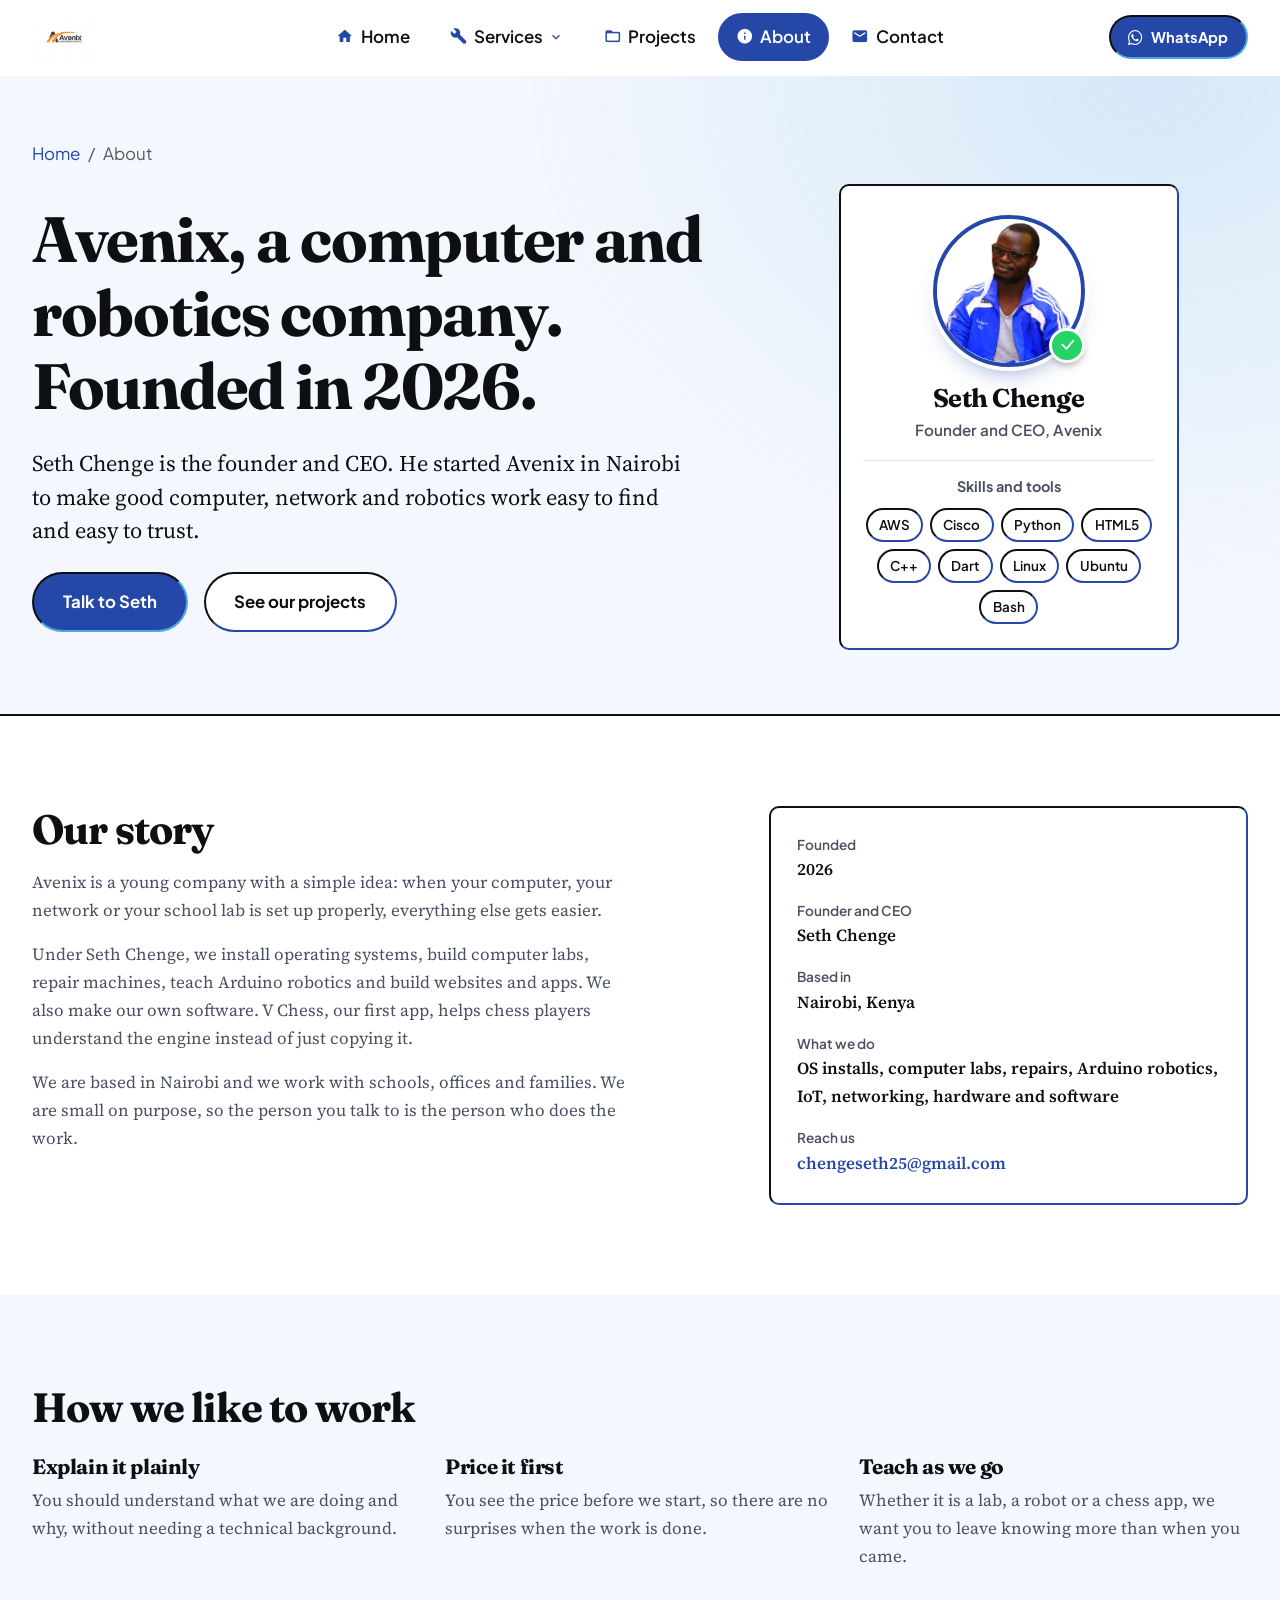
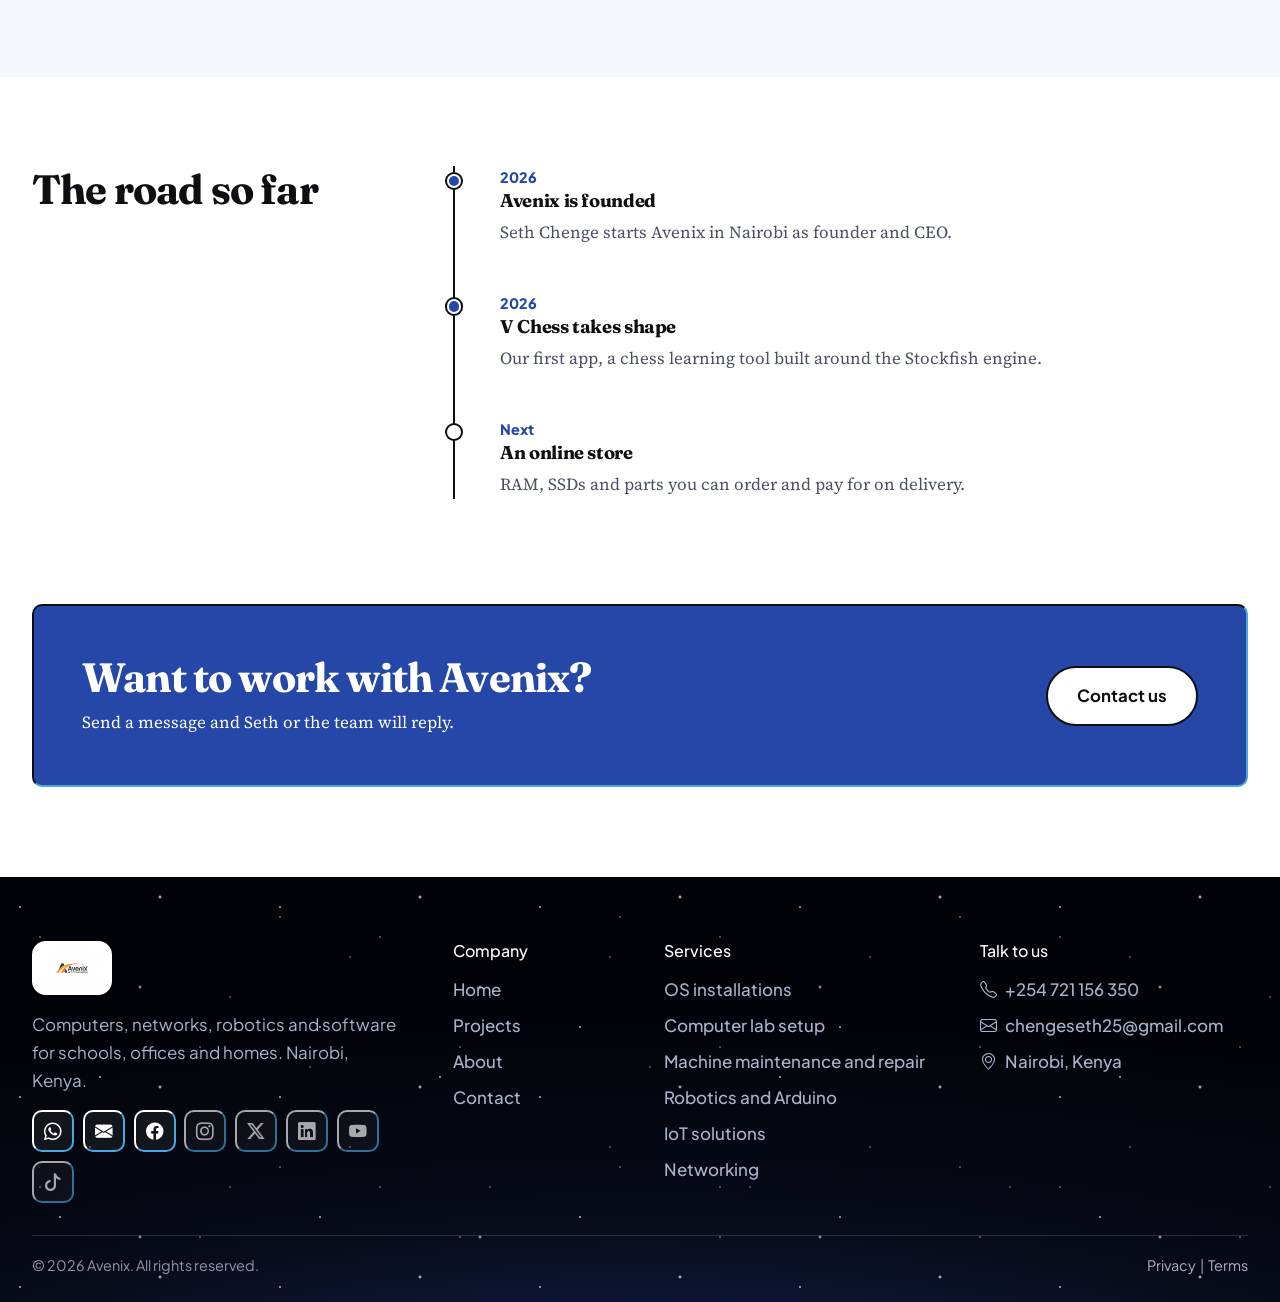
==== commit 689f5dc7: "added my ceo tag" ====
--- a/about.html
+++ b/about.html
@@ -467,7 +467,7 @@
 							<div class="avatar-wrap">
 								<div class="avatar" data-initials="SC">
 									<img
-										src="assets/img/seth-chenge.jpg"
+										src="ceo.png"
 										alt="Seth Chenge, founder and CEO of Avenix"
 										loading="lazy"
 										onerror="this.remove()"
